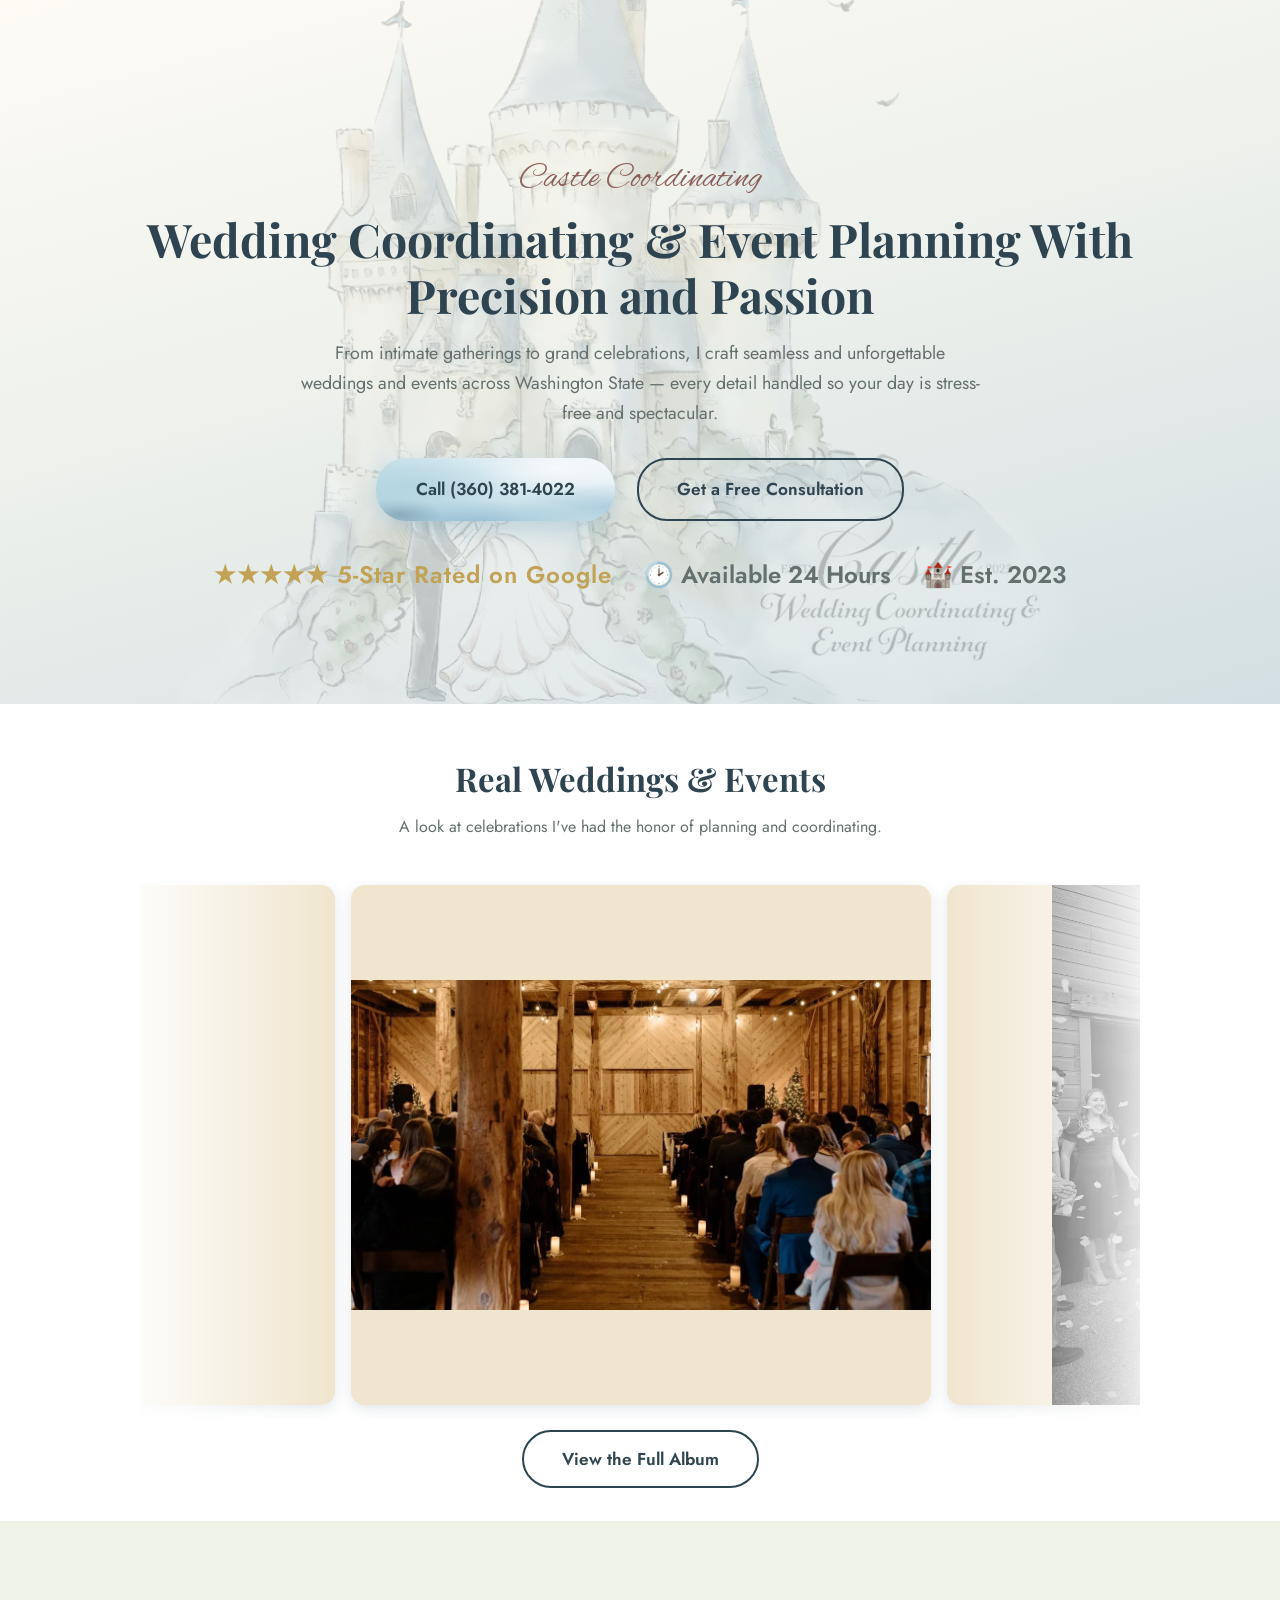
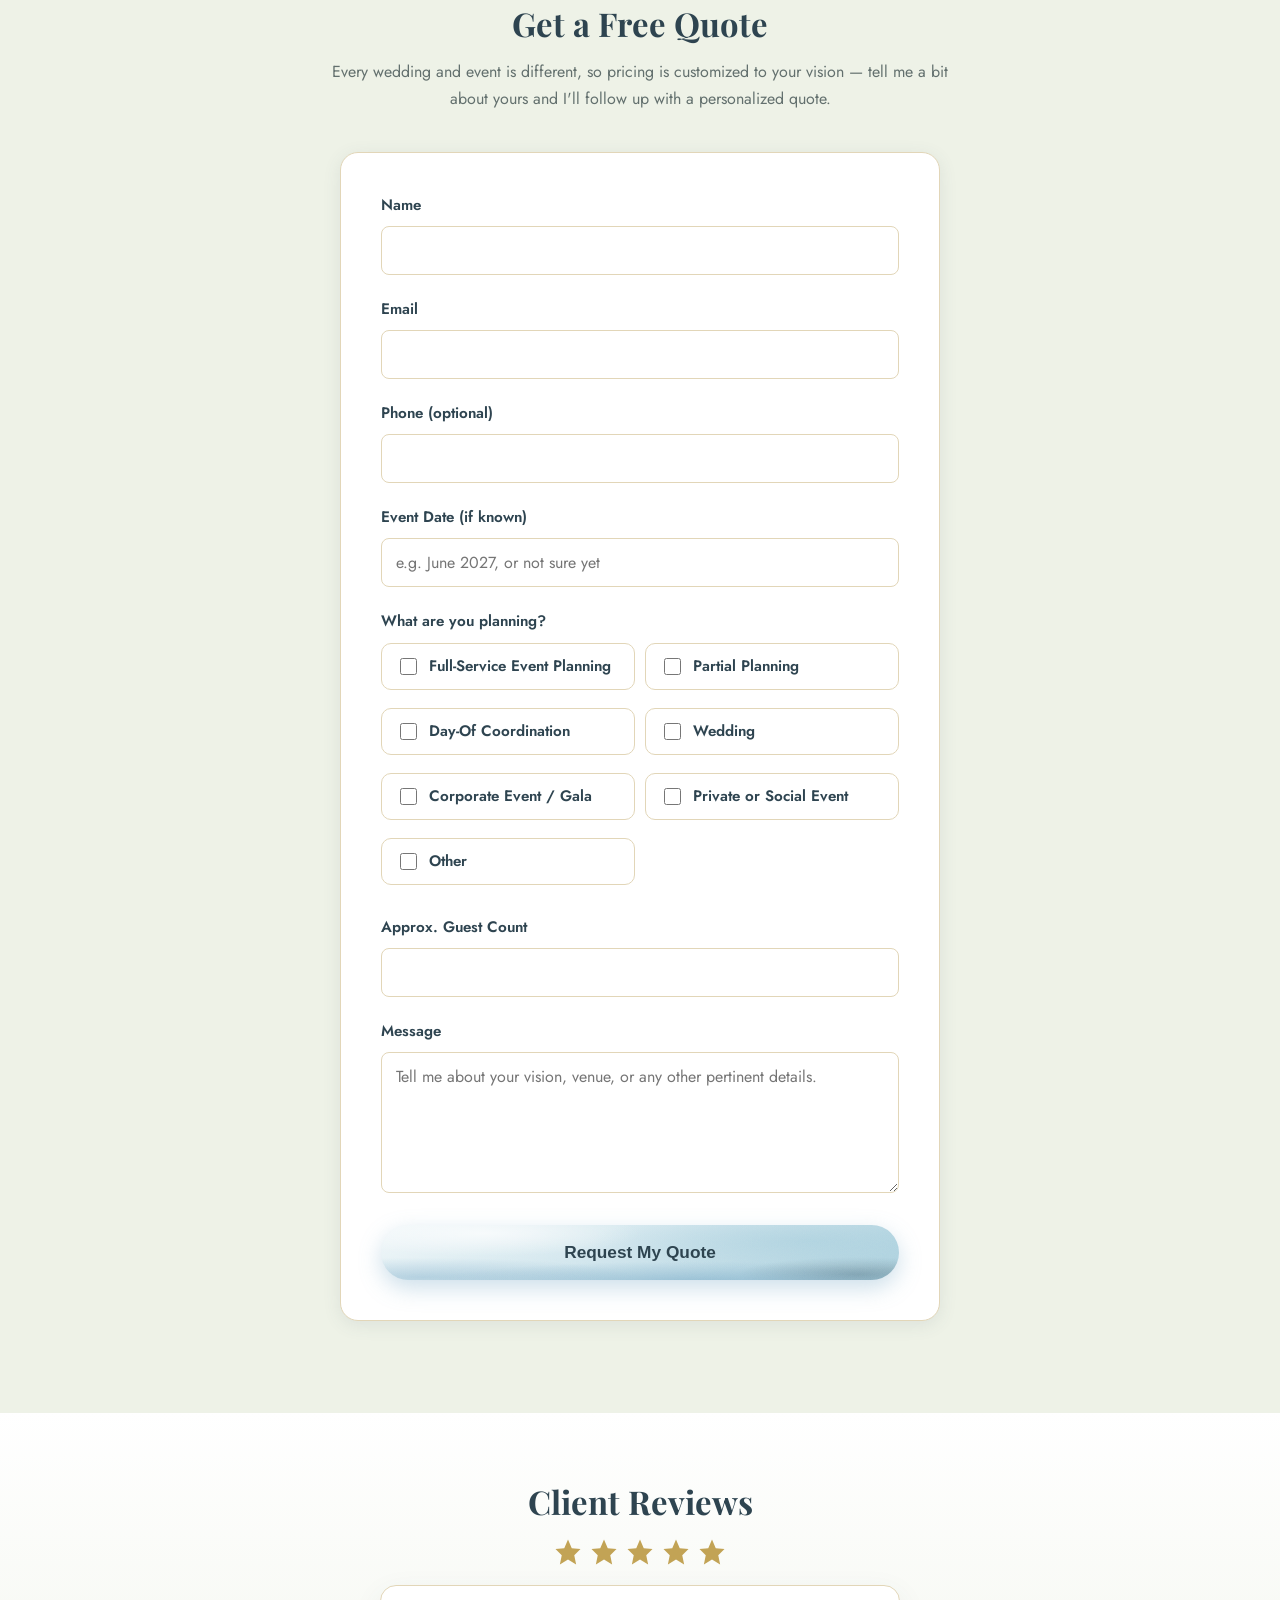
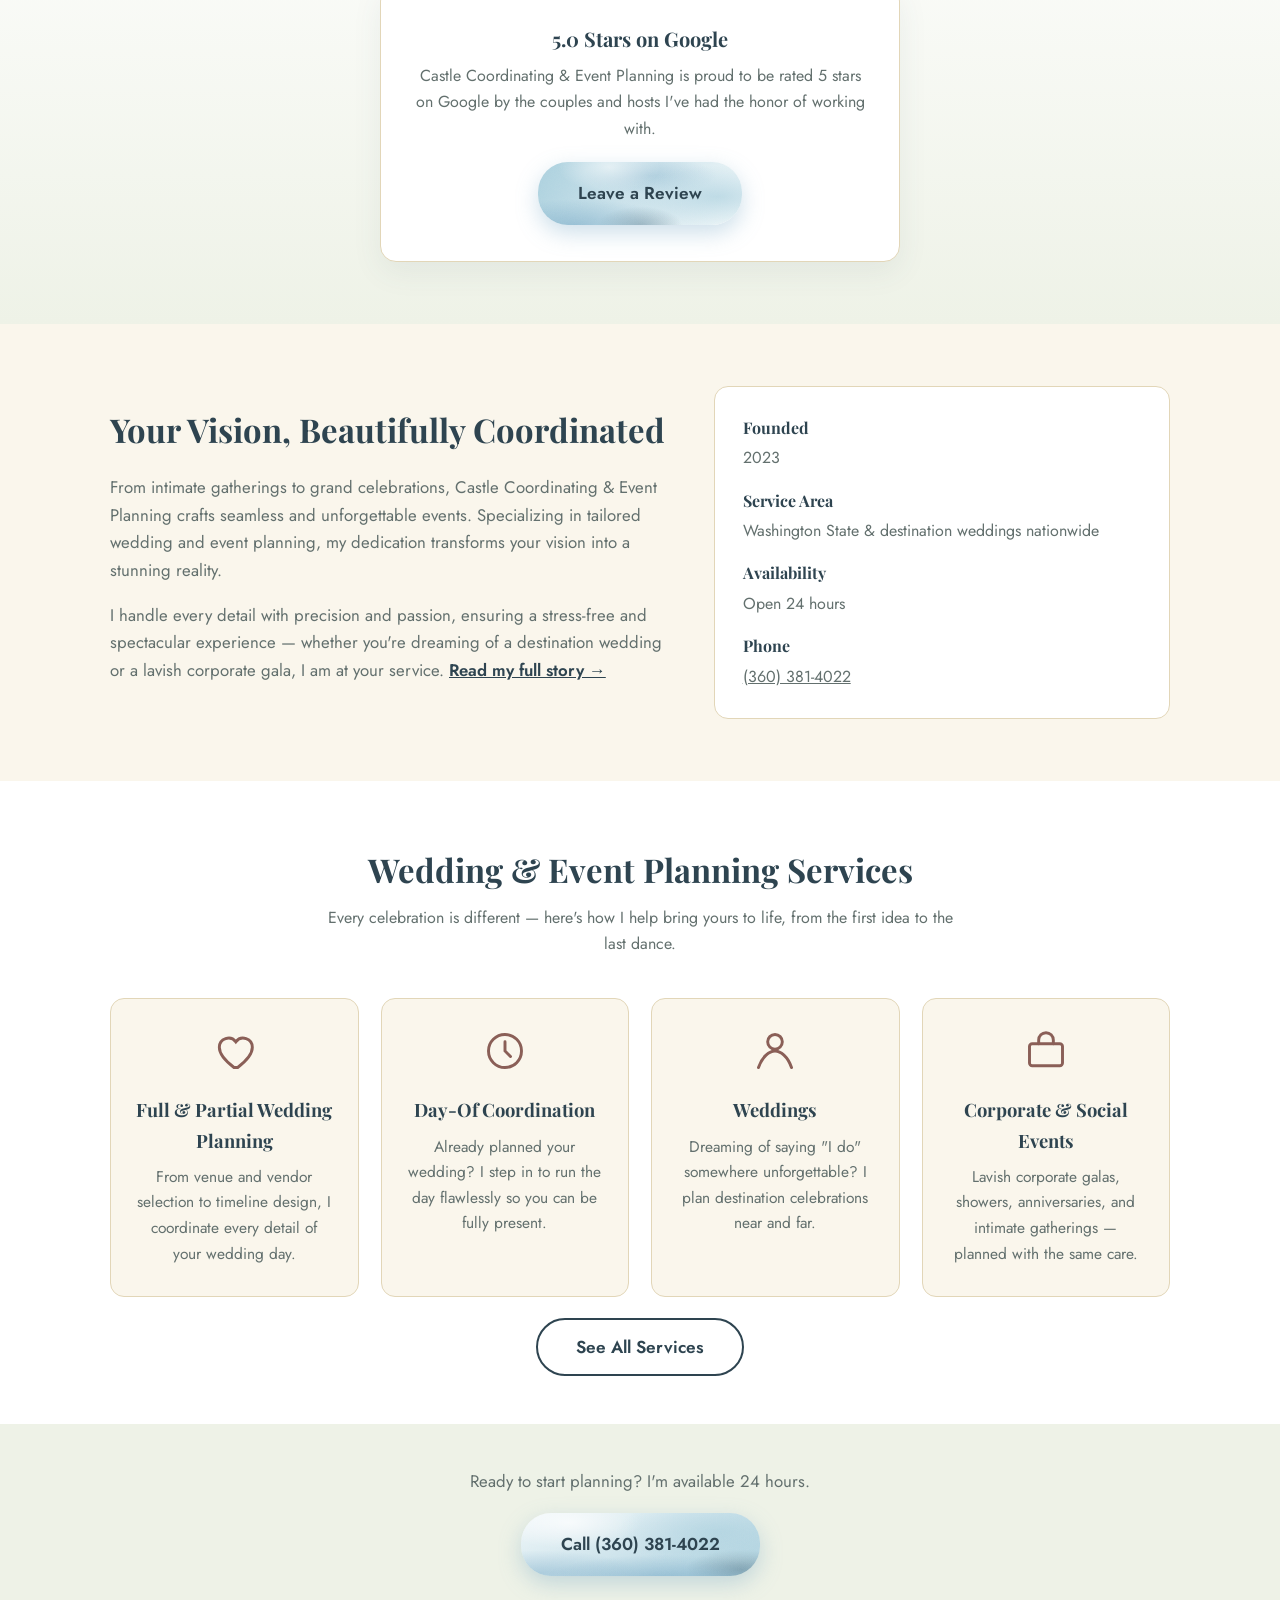
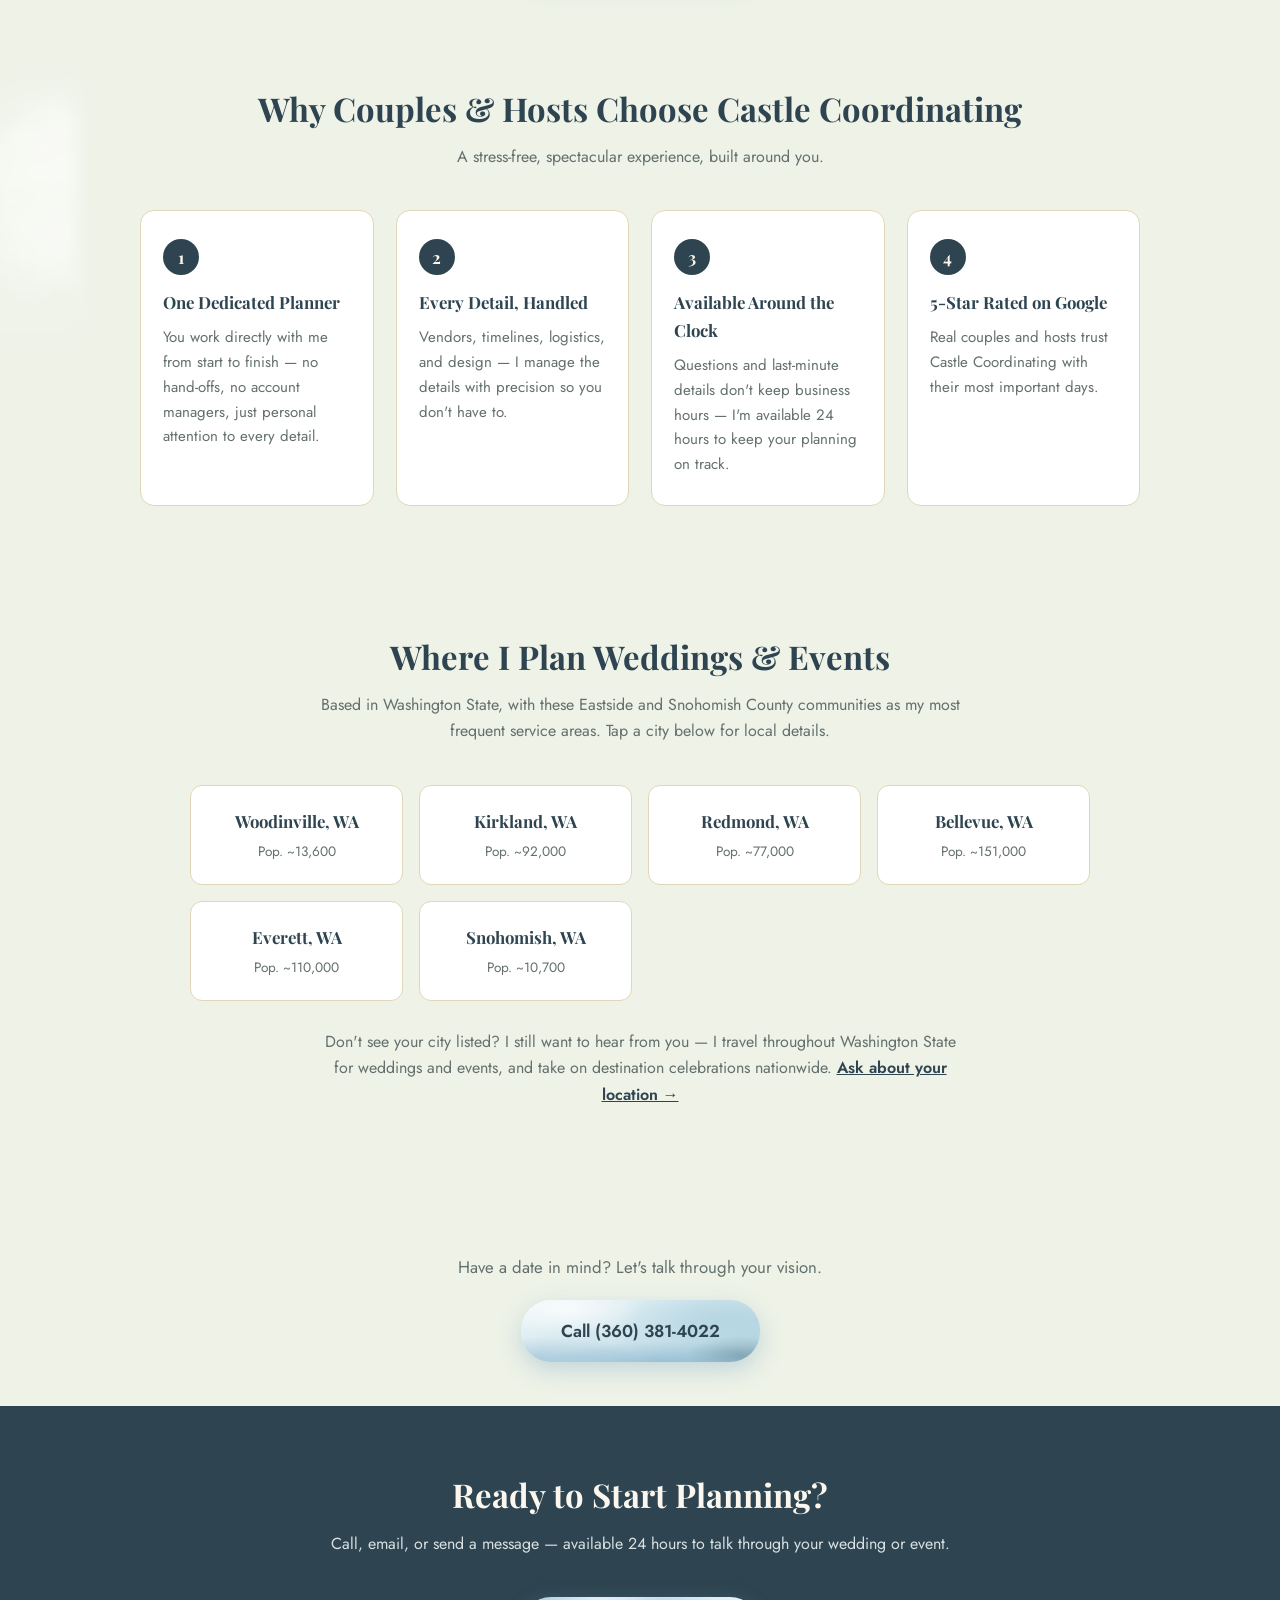
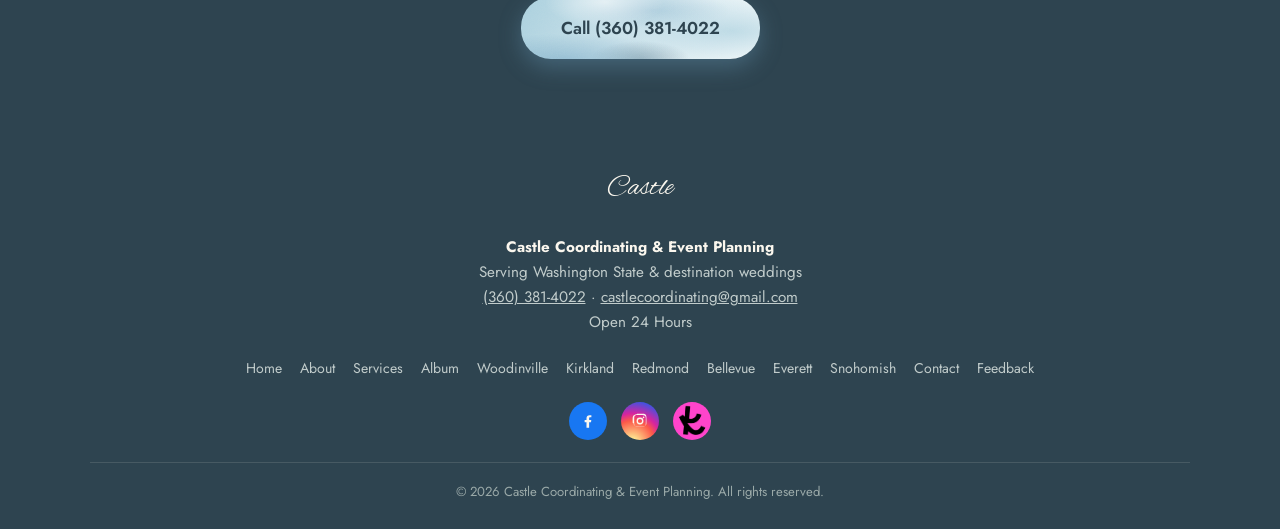
==== index.html @ ce130e6a "Remove the bubble send-off photo (gallery-21) from the album and carousel Co-Authored-By: Claude Son" ====
<!DOCTYPE html>
<html lang="en">
<head>
<meta charset="UTF-8">
<meta name="viewport" content="width=device-width, initial-scale=1.0">

<!-- Google tag (gtag.js) -->
<script async src="https://www.googletagmanager.com/gtag/js?id=G-0M2VTC16CK"></script>
<script>
  window.dataLayer = window.dataLayer || [];
  function gtag(){dataLayer.push(arguments);}
  gtag('js', new Date());
  gtag('config', 'G-0M2VTC16CK');
</script>

<title>Wedding Planner &amp; Event Coordinator | Castle Coordinating</title>
<meta name="description" content="5-star rated wedding &amp; event planner. Bespoke wedding coordinating, destination weddings, and corporate event planning. Call (360) 381-4022 — available 24/7.">
<link rel="canonical" href="https://www.castlecoordinating.com/">
<link rel="preconnect" href="https://fonts.googleapis.com">
<link rel="preconnect" href="https://fonts.gstatic.com" crossorigin>
<link href="https://fonts.googleapis.com/css2?family=Alex+Brush&family=Jost:wght@400;500;600&family=Playfair+Display:wght@600;700&display=swap" rel="stylesheet">

<meta property="og:type" content="website">
<meta property="og:title" content="Wedding Planner &amp; Event Coordinator | Castle Coordinating">
<meta property="og:description" content="5-star rated wedding &amp; event planner. Bespoke wedding coordinating, destination weddings, and corporate event planning.">
<meta property="og:url" content="https://www.castlecoordinating.com/">
<meta property="og:image" content="https://www.castlecoordinating.com/images/logo.webp">
<meta property="og:locale" content="en_US">

<meta name="twitter:card" content="summary_large_image">
<meta name="twitter:title" content="Wedding Planner &amp; Event Coordinator | Castle Coordinating">
<meta name="twitter:description" content="5-star rated wedding &amp; event planner. Bespoke wedding coordinating, destination weddings, and corporate event planning.">
<meta name="twitter:image" content="https://www.castlecoordinating.com/images/logo.webp">

<link rel="icon" href="favicon.svg" type="image/svg+xml">

<script type="application/ld+json">
{
  "@context": "https://schema.org",
  "@type": "ProfessionalService",
  "name": "Castle Coordinating & Event Planning",
  "image": "https://www.castlecoordinating.com/images/logo.webp",
  "telephone": "+1-360-381-4022",
  "email": "castlecoordinating@gmail.com",
  "url": "https://www.castlecoordinating.com/",
  "description": "From intimate gatherings to grand celebrations, Castle Coordinating & Event Planning crafts seamless and unforgettable weddings and events throughout Washington State.",
  "priceRange": "$$",
  "foundingDate": "2023",
  "areaServed": [
    { "@type": "City", "name": "Woodinville, WA" },
    { "@type": "City", "name": "Kirkland, WA" },
    { "@type": "City", "name": "Redmond, WA" },
    { "@type": "City", "name": "Bellevue, WA" },
    { "@type": "City", "name": "Everett, WA" },
    { "@type": "City", "name": "Snohomish, WA" },
    { "@type": "State", "name": "Washington" }
  ],
  "serviceType": ["Wedding Planning", "Wedding Coordination", "Corporate Event Planning"],
  "openingHoursSpecification": {
    "@type": "OpeningHoursSpecification",
    "dayOfWeek": ["Monday","Tuesday","Wednesday","Thursday","Friday","Saturday","Sunday"],
    "opens": "00:00",
    "closes": "23:59"
  },
  "sameAs": [
    "https://www.facebook.com/profile.php?id=61554140120634",
    "https://www.instagram.com/castleweddingcoordinating/"
  ]
}
</script>
<link rel="stylesheet" href="css/main.css">
</head>
<body>

<header class="site-header">
  <div class="header-inner">
    <a href="index.html" class="brand">
      <img src="images/logo.webp" alt="Castle Coordinating & Event Planning logo" class="brand-logo-img" width="44" height="44" onerror="this.style.display='none';this.onerror=null;">
      <span>
        <span class="script">Castle</span>
        <span class="brand-sub">Coordinating &amp; Event Planning</span>
      </span>
    </a>
    <button class="nav-toggle" id="navToggle" aria-label="Toggle navigation" aria-expanded="false">&#9776;</button>
    <nav class="main-nav" id="mainNav">
      <a href="services.html">Services</a>
      <a href="album.html">Album</a>
      <a href="#service-areas">Service Areas</a>
      <a href="#estimate">Get a Quote</a>
      <a href="#reviews">Reviews</a>
      <a href="about.html">About</a>
      <a href="contact.html">Contact</a>
      <a href="feedback.html">Feedback</a>
      <a href="tel:+13603814022" class="call-btn" onclick="trackCall('header_phone_button')">Call (360) 381-4022</a>
    </nav>
  </div>
</header>

<main id="top">

  <!-- Hero -->
  <section class="hero">
    <div class="container">
      <span class="eyebrow">Castle Coordinating</span>
      <h1>Wedding Coordinating &amp; Event Planning With Precision and Passion</h1>
      <p class="subhead">From intimate gatherings to grand celebrations, I craft seamless and unforgettable weddings and events across Washington State — every detail handled so your day is stress-free and spectacular.</p>
      <div class="hero-ctas">
        <a href="tel:+13603814022" class="btn-primary" onclick="trackCall('hero_phone_button')">Call (360) 381-4022</a>
        <a href="contact.html" class="btn-secondary">Get a Free Consultation</a>
      </div>
      <div class="hero-badges">
        <span class="stars">&#9733;&#9733;&#9733;&#9733;&#9733; 5-Star Rated on Google</span>
        <span>&#128337; Available 24 Hours</span>
        <span>&#127984; Est. 2023</span>
      </div>
    </div>
  </section>

  <!-- Gallery -->
  <section class="gallery-section" id="gallery">
    <div class="container">
      <h2 class="section-title">Real Weddings &amp; Events</h2>
      <p class="section-sub">A look at celebrations I've had the honor of planning and coordinating.</p>
      <div class="carousel" id="galleryCarousel">
        <div class="carousel-track" id="carouselTrack" tabindex="0" role="region" aria-label="Photo gallery — swipe or use arrow keys">
          <div class="carousel-slide"><img src="images/gallery/gallery-1.webp" width="1360" height="972" alt="Wedding reception room set with round and long tables in white and lavender linens" loading="lazy"></div>
          <div class="carousel-slide"><img src="images/gallery/gallery-2.webp" width="680" height="1020" alt="Sliced naked wedding cake garnished with a fresh daisy" loading="lazy"></div>
          <div class="carousel-slide"><img src="images/gallery/gallery-3.webp" width="1360" height="907" alt="Guests gathered outdoors around a catering food truck in a wooded setting" loading="lazy"></div>
          <div class="carousel-slide"><img src="images/gallery/gallery-4.webp" width="729" height="1020" alt="Outdoor wedding ceremony beneath a wooden gazebo surrounded by trees" loading="lazy"></div>
          <div class="carousel-slide"><img src="images/gallery/gallery-5.webp" width="729" height="1020" alt="Bride and groom dancing on the lawn in front of a wooden gazebo" loading="lazy"></div>
          <div class="carousel-slide"><img src="images/gallery/gallery-6.webp" width="729" height="1020" alt="Black-and-white photo of bride and groom kissing at the altar inside a barn venue" loading="lazy"></div>
          <div class="carousel-slide"><img src="images/gallery/gallery-7.webp" width="720" height="960" alt="Blue and white hydrangea floral centerpiece displayed on a wine barrel" loading="lazy"></div>
          <div class="carousel-slide"><img src="images/gallery/gallery-8.webp" width="1179" height="725" alt="Exterior of the Machias Meadows event venue with its entrance sign" loading="lazy"></div>
          <div class="carousel-slide"><img src="images/gallery/gallery-9.webp" width="720" height="960" alt="Wood-paneled photo backdrop decorated with a blue and white balloon garland" loading="lazy"></div>
          <div class="carousel-slide"><img src="images/gallery/gallery-10.webp" width="1179" height="741" alt="Dessert table with four tiered cakes topped with fresh berries" loading="lazy"></div>
          <div class="carousel-slide"><img src="images/gallery/gallery-11.webp" width="1179" height="688" alt="Rustic favor table with a LOVE sign and rows of wrapped appetizer cones" loading="lazy"></div>
          <div class="carousel-slide"><img src="images/gallery/gallery-12.webp" width="1179" height="878" alt="Reception table set with white linens, gold flatware, and a greenery centerpiece" loading="lazy"></div>
          <div class="carousel-slide"><img src="images/gallery/gallery-13.webp" width="720" height="540" alt="Guests seated at round tables during an indoor evening event with stage lighting" loading="lazy"></div>
          <div class="carousel-slide"><img src="images/gallery/gallery-14.webp" width="729" height="1020" alt="Bridal bouquet, white heels, and wedding rings displayed in a wooden box" loading="lazy"></div>
          <div class="carousel-slide"><img src="images/gallery/gallery-15.webp" width="1360" height="907" alt="Newlyweds walking through a bubble send-off in traditional and formal wedding attire" loading="lazy"></div>
          <div class="carousel-slide"><img src="images/gallery/gallery-16.webp" width="1360" height="907" alt="Outdoor mountain-view wedding ceremony beneath a floral arch" loading="lazy"></div>
          <div class="carousel-slide"><img src="images/gallery/gallery-17.webp" width="680" height="1020" alt="Indoor wedding ceremony with a stained-glass-style backdrop and string lights" loading="lazy"></div>
          <div class="carousel-slide"><img src="images/gallery/gallery-18.webp" width="1179" height="668" alt="Candlelit wedding ceremony aisle inside a timber-frame barn" loading="lazy"></div>
          <div class="carousel-slide"><img src="images/gallery/gallery-19.webp" width="729" height="1020" alt="Black-and-white photo of newlyweds walking through a confetti send-off" loading="lazy"></div>
          <div class="carousel-slide"><img src="images/gallery/gallery-20.webp" width="720" height="960" alt="Anniversary celebration sign and guestbook table with fresh flowers" loading="lazy"></div>
        </div>
      </div>
      <p class="album-link"><a href="album.html" class="btn-secondary">View the Full Album</a></p>
    </div>
  </section>

  <!-- Get a Quote -->
  <section class="contact-form-section" id="estimate">
    <div class="container">
      <h2 class="section-title">Get a Free Quote</h2>
      <p class="section-sub">Every wedding and event is different, so pricing is customized to your vision — tell me a bit about yours and I'll follow up with a personalized quote.</p>
      <form class="contact-form" name="contact" method="POST" data-netlify="true" data-netlify-honeypot="bot-field" id="contactFormEl">
        <input type="hidden" name="form-name" value="contact">
        <p class="hidden-field" aria-hidden="true">
          <label>Don't fill this out if you're human: <input name="bot-field" tabindex="-1" autocomplete="off"></label>
        </p>
        <div class="form-group">
          <label for="contact-name">Name</label>
          <input type="text" id="contact-name" name="name" required>
        </div>
        <div class="form-group">
          <label for="contact-email">Email</label>
          <input type="email" id="contact-email" name="email" required>
        </div>
        <div class="form-group">
          <label for="contact-phone">Phone (optional)</label>
          <input type="tel" id="contact-phone" name="phone">
        </div>
        <div class="form-group">
          <label for="contact-event-date">Event Date (if known)</label>
          <input type="text" id="contact-event-date" name="event_date" placeholder="e.g. June 2027, or not sure yet">
        </div>
        <fieldset class="form-group checkbox-fieldset">
          <legend>What are you planning?</legend>
          <div class="checkbox-group">
            <label class="checkbox-chip"><input type="checkbox" name="interest" value="Full-Service Event Planning"><span>Full-Service Event Planning</span></label>
            <label class="checkbox-chip"><input type="checkbox" name="interest" value="Partial Planning"><span>Partial Planning</span></label>
            <label class="checkbox-chip"><input type="checkbox" name="interest" value="Day-Of Coordination"><span>Day-Of Coordination</span></label>
            <label class="checkbox-chip"><input type="checkbox" name="interest" value="Wedding"><span>Wedding</span></label>
            <label class="checkbox-chip"><input type="checkbox" name="interest" value="Corporate Event / Gala"><span>Corporate Event / Gala</span></label>
            <label class="checkbox-chip"><input type="checkbox" name="interest" value="Private or Social Event"><span>Private or Social Event</span></label>
            <label class="checkbox-chip"><input type="checkbox" name="interest" value="Other"><span>Other</span></label>
          </div>
        </fieldset>
        <div class="form-group">
          <label for="contact-guest-count">Approx. Guest Count</label>
          <input type="number" id="contact-guest-count" name="guest_count" min="1" inputmode="numeric">
        </div>
        <div class="form-group">
          <label for="contact-message">Message</label>
          <textarea id="contact-message" name="message" rows="5" placeholder="Tell me about your vision, venue, or any other pertinent details."></textarea>
        </div>
        <button type="submit" class="btn-primary">Request My Quote</button>
      </form>
      <p class="form-status" id="contactFormStatus" role="status" aria-live="polite"></p>
    </div>
  </section>

  <!-- Reviews -->
  <section class="reviews-section" id="reviews">
    <div class="container">
      <h2 class="section-title">Client Reviews</h2>
      <div class="stars-full" aria-hidden="true">
        <svg viewBox="0 0 24 24"><polygon points="12,2 15,9 22,9.5 17,14.5 18.5,22 12,18 5.5,22 7,14.5 2,9.5 9,9"/></svg>
        <svg viewBox="0 0 24 24"><polygon points="12,2 15,9 22,9.5 17,14.5 18.5,22 12,18 5.5,22 7,14.5 2,9.5 9,9"/></svg>
        <svg viewBox="0 0 24 24"><polygon points="12,2 15,9 22,9.5 17,14.5 18.5,22 12,18 5.5,22 7,14.5 2,9.5 9,9"/></svg>
        <svg viewBox="0 0 24 24"><polygon points="12,2 15,9 22,9.5 17,14.5 18.5,22 12,18 5.5,22 7,14.5 2,9.5 9,9"/></svg>
        <svg viewBox="0 0 24 24"><polygon points="12,2 15,9 22,9.5 17,14.5 18.5,22 12,18 5.5,22 7,14.5 2,9.5 9,9"/></svg>
      </div>
      <div class="review-badge">
        <h3>5.0 Stars on Google</h3>
        <p>Castle Coordinating &amp; Event Planning is proud to be rated 5 stars on Google by the couples and hosts I've had the honor of working with.</p>
        <a href="https://www.google.com/search?q=castle+coordinating&amp;sca_esv=929e32f37502ba76&amp;rlz=1C1HKFL_enUS1230US1230&amp;amc=1&amp;aep=48&amp;prmd=ivns&amp;sxsrf=APpeQnsjrV8PJjdto0N4Y3705R0ITElzbg:1789767930161&amp;source=lnms&amp;sa=X&amp;ved=2ahUKEwiZidSNjfmWAxU4BzQIHWXaHMwQ0pQJegQICBAF#lrd=0x4a2479d80e5a006f:0xe6c65fc40d9cce4d,3,,,," class="btn-primary" target="_blank" rel="noopener noreferrer" onclick="if(typeof gtag==='function'){gtag('event','review_click',{event_category:'engagement',event_label:'reviews_leave_review_button'});}">Leave a Review</a>
      </div>
    </div>
  </section>

  <!-- About teaser -->
  <section class="about-section">
    <div class="container">
      <div class="about-copy">
        <h2 class="section-title">Your Vision, Beautifully Coordinated</h2>
        <p>From intimate gatherings to grand celebrations, Castle Coordinating &amp; Event Planning crafts seamless and unforgettable events. Specializing in tailored wedding and event planning, my dedication transforms your vision into a stunning reality.</p>
        <p>I handle every detail with precision and passion, ensuring a stress-free and spectacular experience — whether you're dreaming of a destination wedding or a lavish corporate gala, I am at your service. <a href="about.html" style="color:var(--blue-darker); font-weight:600; text-decoration:underline;">Read my full story &rarr;</a></p>
      </div>
      <div class="about-facts">
        <dl>
          <dt>Founded</dt>
          <dd>2023</dd>
          <dt>Service Area</dt>
          <dd>Washington State &amp; destination weddings nationwide</dd>
          <dt>Availability</dt>
          <dd>Open 24 hours</dd>
          <dt>Phone</dt>
          <dd><a class="plain-link" href="tel:+13603814022" onclick="trackCall('about_teaser_phone_button')">(360) 381-4022</a></dd>
        </dl>
      </div>
    </div>
  </section>

  <!-- Services -->
  <section class="services-section" id="services">
    <div class="container">
      <h2 class="section-title">Wedding &amp; Event Planning Services</h2>
      <p class="section-sub">Every celebration is different — here's how I help bring yours to life, from the first idea to the last dance.</p>
      <div class="services-grid">
        <div class="service-card">
          <svg class="icon" viewBox="0 0 24 24" fill="none" stroke="#8a5f57" stroke-width="1.6"><path d="M12 21c-4-3-8-6.5-8-11a5 5 0 0 1 9-3 5 5 0 0 1 9 3c0 4.5-4 8-8 11z"/></svg>
          <h3>Full &amp; Partial Wedding Planning</h3>
          <p>From venue and vendor selection to timeline design, I coordinate every detail of your wedding day.</p>
        </div>
        <div class="service-card">
          <svg class="icon" viewBox="0 0 24 24" fill="none" stroke="#8a5f57" stroke-width="1.6"><circle cx="12" cy="12" r="9"/><path d="M12 7v5l3 3" stroke-linecap="round"/></svg>
          <h3>Day-Of Coordination</h3>
          <p>Already planned your wedding? I step in to run the day flawlessly so you can be fully present.</p>
        </div>
        <div class="service-card">
          <svg class="icon" viewBox="0 0 24 24" fill="none" stroke="#8a5f57" stroke-width="1.6"><path d="M3 21c2-6 6-9 9-9s7 3 9 9" stroke-linecap="round"/><circle cx="12" cy="7" r="4"/></svg>
          <h3>Weddings</h3>
          <p>Dreaming of saying "I do" somewhere unforgettable? I plan destination celebrations near and far.</p>
        </div>
        <div class="service-card">
          <svg class="icon" viewBox="0 0 24 24" fill="none" stroke="#8a5f57" stroke-width="1.6"><rect x="3" y="8" width="18" height="12" rx="1.5"/><path d="M8 8V6a4 4 0 0 1 8 0v2" stroke-linecap="round"/></svg>
          <h3>Corporate &amp; Social Events</h3>
          <p>Lavish corporate galas, showers, anniversaries, and intimate gatherings — planned with the same care.</p>
        </div>
      </div>
      <div style="text-align:center; margin-top:36px;">
        <a href="services.html" class="btn-secondary" style="color:var(--blue-darker); border-color:var(--blue-darker);">See All Services</a>
      </div>
    </div>
  </section>

  <section class="mini-cta">
    <div class="container">
      <p>Ready to start planning? I'm available 24 hours.</p>
      <a href="tel:+13603814022" class="btn-primary" onclick="trackCall('mini_cta_1_phone_button')">Call (360) 381-4022</a>
    </div>
  </section>

  <!-- Why Us -->
  <section class="process-section">
    <div class="bg-cloud bg-cloud-p1" aria-hidden="true"></div>
    <div class="container">
      <h2 class="section-title">Why Couples &amp; Hosts Choose Castle Coordinating</h2>
      <p class="section-sub">A stress-free, spectacular experience, built around you.</p>
      <div class="process-grid">
        <div class="process-step">
          <div class="step-num">1</div>
          <h3>One Dedicated Planner</h3>
          <p>You work directly with me from start to finish — no hand-offs, no account managers, just personal attention to every detail.</p>
        </div>
        <div class="process-step">
          <div class="step-num">2</div>
          <h3>Every Detail, Handled</h3>
          <p>Vendors, timelines, logistics, and design — I manage the details with precision so you don't have to.</p>
        </div>
        <div class="process-step">
          <div class="step-num">3</div>
          <h3>Available Around the Clock</h3>
          <p>Questions and last-minute details don't keep business hours — I'm available 24 hours to keep your planning on track.</p>
        </div>
        <div class="process-step">
          <div class="step-num">4</div>
          <h3>5-Star Rated on Google</h3>
          <p>Real couples and hosts trust Castle Coordinating with their most important days.</p>
        </div>
      </div>
    </div>
  </section>

  <!-- Service Areas -->
  <section class="areas-section" id="service-areas">
    <div class="container">
      <h2 class="section-title">Where I Plan Weddings &amp; Events</h2>
      <p class="section-sub">Based in Washington State, with these Eastside and Snohomish County communities as my most frequent service areas. Tap a city below for local details.</p>
      <div class="areas-grid">
        <a class="area-card" href="wedding-planner-woodinville-wa.html">
          <div class="area-name">Woodinville, WA</div>
          <div class="area-pop">Pop. ~13,600</div>
        </a>
        <a class="area-card" href="wedding-planner-kirkland-wa.html">
          <div class="area-name">Kirkland, WA</div>
          <div class="area-pop">Pop. ~92,000</div>
        </a>
        <a class="area-card" href="wedding-planner-redmond-wa.html">
          <div class="area-name">Redmond, WA</div>
          <div class="area-pop">Pop. ~77,000</div>
        </a>
        <a class="area-card" href="wedding-planner-bellevue-wa.html">
          <div class="area-name">Bellevue, WA</div>
          <div class="area-pop">Pop. ~151,000</div>
        </a>
        <a class="area-card" href="wedding-planner-everett-wa.html">
          <div class="area-name">Everett, WA</div>
          <div class="area-pop">Pop. ~110,000</div>
        </a>
        <a class="area-card" href="wedding-planner-snohomish-wa.html">
          <div class="area-name">Snohomish, WA</div>
          <div class="area-pop">Pop. ~10,700</div>
        </a>
      </div>
      <p class="section-sub" style="margin-top:0;">Don't see your city listed? I still want to hear from you — I travel throughout Washington State for weddings and events, and take on destination celebrations nationwide. <a href="contact.html" style="color:var(--blue-darker); font-weight:600; text-decoration:underline;">Ask about your location &rarr;</a></p>
    </div>
  </section>

  <section class="mini-cta">
    <div class="container">
      <p>Have a date in mind? Let's talk through your vision.</p>
      <a href="tel:+13603814022" class="btn-primary" onclick="trackCall('mini_cta_2_phone_button')">Call (360) 381-4022</a>
    </div>
  </section>

  <!-- Final CTA -->
  <section class="cta-section" id="contact">
    <div class="container">
      <h2 class="section-title">Ready to Start Planning?</h2>
      <p class="section-sub">Call, email, or send a message — available 24 hours to talk through your wedding or event.</p>
      <a href="tel:+13603814022" class="btn-primary" onclick="trackCall('final_cta_phone_button')">Call (360) 381-4022</a>
    </div>
  </section>

</main>

<footer class="site-footer">
  <div class="footer-inner">
    <div class="footer-brand script">Castle</div>
    <div class="footer-nap">
      <strong>Castle Coordinating &amp; Event Planning</strong><br>
      Serving Washington State &amp; destination weddings<br>
      <a href="tel:+13603814022">(360) 381-4022</a> &middot; <a href="mailto:castlecoordinating@gmail.com">castlecoordinating@gmail.com</a><br>
      Open 24 Hours
    </div>

    <nav class="footer-sitemap" aria-label="Site links">
      <a href="index.html">Home</a>
      <a href="about.html">About</a>
      <a href="services.html">Services</a>
      <a href="album.html">Album</a>
      <a href="wedding-planner-woodinville-wa.html">Woodinville</a>
      <a href="wedding-planner-kirkland-wa.html">Kirkland</a>
      <a href="wedding-planner-redmond-wa.html">Redmond</a>
      <a href="wedding-planner-bellevue-wa.html">Bellevue</a>
      <a href="wedding-planner-everett-wa.html">Everett</a>
      <a href="wedding-planner-snohomish-wa.html">Snohomish</a>
      <a href="contact.html">Contact</a>
      <a href="feedback.html">Feedback</a>
    </nav>

    <div class="social-icons">
      <a href="https://www.facebook.com/profile.php?id=61554140120634" target="_blank" rel="noopener" class="icon-fb" aria-label="Castle Coordinating on Facebook" onclick="trackOutbound('footer_facebook')">
        <svg viewBox="0 0 24 24"><path d="M13.5 21v-7.5h2.5l.4-3H13.5V8.5c0-.9.25-1.5 1.55-1.5H16.5V4.3C16.2 4.26 15.2 4.2 14 4.2c-2.4 0-4 1.46-4 4.15V10.5H7.5v3H10V21h3.5z"/></svg>
      </a>
      <a href="https://www.instagram.com/castleweddingcoordinating/" target="_blank" rel="noopener" class="icon-ig" aria-label="Castle Coordinating on Instagram" onclick="trackOutbound('footer_instagram')">
        <svg viewBox="0 0 24 24"><path d="M12 2.2c2.7 0 3 0 4.1.06 1.05.05 1.6.22 2 .37.5.19.86.42 1.24.8.38.38.61.74.8 1.24.15.4.32.95.37 2 .05 1.1.06 1.4.06 4.1s0 3-.06 4.1c-.05 1.05-.22 1.6-.37 2-.19.5-.42.86-.8 1.24-.38.38-.74.61-1.24.8-.4.15-.95.32-2 .37-1.1.05-1.4.06-4.1.06s-3 0-4.1-.06c-1.05-.05-1.6-.22-2-.37a3.3 3.3 0 0 1-1.24-.8 3.3 3.3 0 0 1-.8-1.24c-.15-.4-.32-.95-.37-2C2.2 15 2.2 14.7 2.2 12s0-3 .06-4.1c.05-1.05.22-1.6.37-2 .19-.5.42-.86.8-1.24.38-.38.74-.61 1.24-.8.4-.15.95-.32 2-.37C7.8 2.2 8.1 2.2 12 2.2zm0 1.8c-2.66 0-2.97 0-4.02.06-.87.04-1.34.18-1.66.3-.42.16-.72.36-1.03.67-.31.31-.5.6-.67 1.03-.12.32-.26.79-.3 1.66C4.26 8.53 4.26 8.84 4.26 12s0 2.97.06 4.02c.04.87.18 1.34.3 1.66.16.42.36.72.67 1.03.31.31.6.5 1.03.67.32.12.79.26 1.66.3 1.05.06 1.36.06 4.02.06s2.97 0 4.02-.06c.87-.04 1.34-.18 1.66-.3.42-.16.72-.36 1.03-.67.31-.31.5-.6.67-1.03.12-.32.26-.79.3-1.66.06-1.05.06-1.36.06-4.02s0-2.97-.06-4.02c-.04-.87-.18-1.34-.3-1.66a2.8 2.8 0 0 0-.67-1.03 2.8 2.8 0 0 0-1.03-.67c-.32-.12-.79-.26-1.66-.3C14.97 4 14.66 4 12 4zm0 3.4a4.6 4.6 0 1 1 0 9.2 4.6 4.6 0 0 1 0-9.2zm0 1.8a2.8 2.8 0 1 0 0 5.6 2.8 2.8 0 0 0 0-5.6zm5.85-2a1.08 1.08 0 1 1-2.16 0 1.08 1.08 0 0 1 2.16 0z"/></svg>
      </a>
      <a href="#" class="icon-knot" target="_blank" rel="noopener" aria-label="Castle Coordinating on The Knot" onclick="trackOutbound('footer_theknot')"></a>
    </div>

    <div class="footer-bottom">
      &copy; <span id="year"></span> Castle Coordinating &amp; Event Planning. All rights reserved.
    </div>
  </div>
</footer>

<script src="js/main.js"></script>
</body>
</html>
---- css/main.css ----
/* Palette sampled directly from the Castle Coordinating logo illustration
   (roof blue, stone cream, dress rose, hedge sage, ink linework). */
:root {
  --ink: #333c3c;
  --ink-muted: #63706e;
  --blue: #6088a0;
  --blue-mid: #4d7086;
  --blue-dark: #3c5866;
  --blue-darker: #2e4450;
  --blue-pale: #dde8ec;
  --blue-vivid: #6fa3c2;
  --blue-vivid-light: #a9cfdd;
  --blue-fade: #f2f8fa;
  --watercolor-noise: url("data:image/svg+xml,%3Csvg xmlns='http://www.w3.org/2000/svg' width='140' height='140'%3E%3Cfilter id='n'%3E%3CfeTurbulence type='fractalNoise' baseFrequency='0.85' numOctaves='2' stitchTiles='stitch'/%3E%3CfeColorMatrix type='matrix' values='0 0 0 0 1  0 0 0 0 1  0 0 0 0 1  0 0 0 0.07 0'/%3E%3C/filter%3E%3Crect width='100%25' height='100%25' filter='url(%23n)'/%3E%3C/svg%3E");
  /* Three watercolor recipes — same palette, different bloom placement so buttons don't read as clones */
  --blue-btn-image:
    var(--watercolor-noise),
    radial-gradient(55% 75% at 20% 15%, rgba(255,255,255,0.7) 0%, rgba(255,255,255,0) 55%),
    radial-gradient(70% 90% at 82% 30%, rgba(169,207,221,0.65) 0%, rgba(169,207,221,0) 60%),
    radial-gradient(85% 65% at 60% 105%, rgba(111,163,194,0.55) 0%, rgba(111,163,194,0) 60%),
    radial-gradient(75% 65% at 8% 95%, rgba(111,163,194,0.4) 0%, rgba(111,163,194,0) 55%),
    radial-gradient(42% 58% at 92% 90%, rgba(60,88,102,0.38) 0%, rgba(60,88,102,0) 55%),
    linear-gradient(160deg, var(--blue-fade) 0%, var(--blue-vivid-light) 100%);
  --blue-btn-image-alt:
    var(--watercolor-noise),
    radial-gradient(60% 70% at 75% 18%, rgba(255,255,255,0.65) 0%, rgba(255,255,255,0) 55%),
    radial-gradient(65% 85% at 15% 42%, rgba(169,207,221,0.6) 0%, rgba(169,207,221,0) 58%),
    radial-gradient(80% 60% at 42% 102%, rgba(111,163,194,0.5) 0%, rgba(111,163,194,0) 58%),
    radial-gradient(70% 70% at 96% 78%, rgba(111,163,194,0.42) 0%, rgba(111,163,194,0) 55%),
    radial-gradient(36% 52% at 10% 90%, rgba(60,88,102,0.34) 0%, rgba(60,88,102,0) 50%),
    linear-gradient(200deg, var(--blue-fade) 0%, var(--blue-vivid-light) 100%);
  --blue-btn-image-alt2:
    var(--watercolor-noise),
    radial-gradient(50% 80% at 35% 8%, rgba(255,255,255,0.6) 0%, rgba(255,255,255,0) 50%),
    radial-gradient(75% 80% at 88% 55%, rgba(169,207,221,0.68) 0%, rgba(169,207,221,0) 62%),
    radial-gradient(90% 70% at 18% 100%, rgba(111,163,194,0.5) 0%, rgba(111,163,194,0) 58%),
    radial-gradient(65% 60% at 55% 22%, rgba(111,163,194,0.35) 0%, rgba(111,163,194,0) 50%),
    radial-gradient(40% 56% at 50% 100%, rgba(60,88,102,0.32) 0%, rgba(60,88,102,0) 52%),
    linear-gradient(120deg, var(--blue-vivid-light) 0%, var(--blue-fade) 100%);
  --blue-btn-repeat: repeat, no-repeat, no-repeat, no-repeat, no-repeat, no-repeat, no-repeat;
  --blue-btn-size: 140px 140px, cover, cover, cover, cover, cover, cover;
  --green-pale: #eef2e7;
  --cream: #faf6ec;
  --cream-deep: #f0e6cf;
  --sage: #90a880;
  --sage-deep: #6d8560;
  --rose: #c9a89e;
  --rose-deep: #8a5f57;
  --rose-darker: #6f4b45;
  --border-color: #e2d6b8;
  --star: #c2a355;
}

* { box-sizing: border-box; }
html { scroll-behavior: smooth; }
body {
  margin: 0;
  overflow-x: hidden;
  font-family: "Jost", "Segoe UI", Helvetica, Arial, sans-serif;
  color: var(--ink);
  background: var(--cream);
  line-height: 1.65;
}
h1, h2, h3, h4 { font-family: "Playfair Display", Georgia, serif; font-weight: 700; }
img { max-width: 100%; display: block; }
a { color: inherit; }
.container { max-width: 1100px; margin: 0 auto; padding: 0 20px; }
.script { font-family: "Alex Brush", cursive; }

/* Underline in-copy links so they don't rely on color alone */
.content-section p a:not(.btn-primary):not(.btn-secondary),
.content-section li a:not(.btn-primary):not(.btn-secondary),
.about-copy p a:not(.btn-primary):not(.btn-secondary) {
  color: var(--blue-darker);
  text-decoration: underline;
  font-weight: 600;
}

/* Header — light parchment bar, like the illustration's paper ground */
header.site-header {
  background: var(--cream);
  color: var(--ink);
  border-bottom: 1px solid var(--border-color);
  box-shadow: 0 2px 14px rgba(58, 50, 38, 0.06);
  position: fixed;
  top: 0; left: 0; right: 0;
  z-index: 50;
  opacity: 0;
  transform: translateY(-8px);
  pointer-events: none;
  transition: opacity 0.4s ease, transform 0.4s ease;
}
header.site-header.visible {
  opacity: 1;
  transform: translateY(0);
  pointer-events: auto;
}
.header-inner {
  display: flex;
  align-items: center;
  justify-content: space-between;
  flex-wrap: nowrap;
  padding: 10px 20px;
  max-width: 1240px;
  margin: 0 auto;
  gap: 16px;
}
.brand {
  display: flex;
  align-items: center;
  gap: 10px;
  text-decoration: none;
  color: var(--blue-darker);
  white-space: nowrap;
  min-width: 0;
  overflow: hidden;
}
.brand-logo-img { height: 44px; width: auto; flex: 0 0 auto; border-radius: 4px; }
.brand .script { font-size: 1.7rem; color: var(--blue-darker); line-height: 1; }
.brand .brand-sub {
  font-size: 0.62rem;
  letter-spacing: 0.14em;
  text-transform: uppercase;
  color: var(--rose-deep);
  font-family: "Jost", sans-serif;
  display: block;
}
nav.main-nav { display: flex; gap: 16px; align-items: center; }
nav.main-nav a {
  color: var(--ink);
  text-decoration: none;
  font-weight: 500;
  font-size: 0.95rem;
  letter-spacing: 0.02em;
  white-space: nowrap;
}
nav.main-nav a:hover { color: var(--rose-deep); }
.call-btn {
  background-image: var(--blue-btn-image);
  background-repeat: var(--blue-btn-repeat);
  background-size: var(--blue-btn-size);
  color: var(--blue-darker) !important;
  padding: 9px 18px;
  border-radius: 24px;
  font-weight: 600;
  text-decoration: none;
  white-space: nowrap;
  transition: filter 0.2s ease;
}
.call-btn:hover { filter: saturate(1.3) brightness(0.96); }

/* Hero — soft watercolor sky wash, ink text, castle-line silhouette */
.hero {
  background: linear-gradient(165deg, #fdfbf4 0%, #eef1ec 45%, #d3dfe3 100%);
  color: var(--ink);
  padding: 150px 20px 110px;
  min-height: 600px;
  display: flex;
  flex-direction: column;
  justify-content: center;
  text-align: center;
  position: relative;
  overflow: hidden;
}
.hero::before {
  content: "";
  position: absolute;
  inset: 0;
  background-image: url('../images/logo.webp');
  background-repeat: no-repeat;
  background-position: center 58%;
  background-size: min(1000px, 115%) auto;
  opacity: 0.2;
  z-index: 0;
  pointer-events: none;
}
.hero .container { position: relative; z-index: 1; }

/* Sparse decorative clouds (real watercolor photos, processed with a transparent edge fade) —
   used a handful of times site-wide, never as a repeating pattern */
.bg-cloud {
  position: absolute;
  background-repeat: no-repeat;
  background-size: contain;
  pointer-events: none;
  z-index: 0;
}
.bg-cloud-p1 {
  width: 170px;
  height: 330px;
  top: 6%;
  left: -70px;
  opacity: 0.8;
  background-image: url('../images/cloud-photo-1.png');
}
.bg-cloud-p2 {
  width: 190px;
  height: 420px;
  bottom: -40px;
  right: -80px;
  opacity: 0.8;
  background-image: url('../images/cloud-photo-2.png');
}
.bg-cloud-p3 {
  width: 460px;
  height: 136px;
  top: -20px;
  left: -60px;
  opacity: 0.75;
  background-image: url('../images/cloud-photo-3.png');
}
/* Shorter/narrower variants sized for the page-hero sections used across services, feedback, and the location pages */
.bg-cloud-ph-a {
  width: 380px;
  height: 112px;
  top: -16px;
  left: -50px;
  opacity: 0.7;
  background-image: url('../images/cloud-photo-3.png');
}
.bg-cloud-ph-b {
  width: 380px;
  height: 112px;
  top: -16px;
  right: -50px;
  opacity: 0.7;
  background-image: url('../images/cloud-photo-3.png');
  transform: scaleX(-1);
}
.bg-cloud-ph-c {
  width: 105px;
  height: 205px;
  bottom: -30px;
  left: -45px;
  opacity: 0.75;
  background-image: url('../images/cloud-photo-1.png');
}
.bg-cloud-ph-d {
  width: 115px;
  height: 255px;
  bottom: -50px;
  right: -50px;
  opacity: 0.75;
  background-image: url('../images/cloud-photo-2.png');
}

/* Tiny flying-bird groups, extracted from the user's photos — a small nod to the birds already
   in the logo illustration. One small cluster per page, always at a much smaller scale than the source. */
.bg-birds {
  position: absolute;
  pointer-events: none;
  z-index: 0;
  background-repeat: no-repeat;
}
.bg-flock-a {
  width: 78px;
  height: 34px;
  top: 14%;
  right: 6%;
  opacity: 0.32;
  background-image: url('../images/bird-1.png'), url('../images/bird-3.png'), url('../images/bird-4.png');
  background-position: 0 16px, 30px 0, 52px 14px;
  background-size: 17px auto, 13px auto, 19px auto;
}
.bg-flock-b {
  width: 70px;
  height: 30px;
  top: 10%;
  left: 5%;
  opacity: 0.28;
  background-image: url('../images/bird-2.png'), url('../images/bird-4.png');
  background-position: 0 0, 34px 12px;
  background-size: 14px auto, 20px auto;
}
.bg-flock-c {
  width: 84px;
  height: 32px;
  bottom: 12%;
  right: 8%;
  opacity: 0.28;
  background-image: url('../images/bird-3.png'), url('../images/bird-1.png'), url('../images/bird-2.png');
  background-position: 0 2px, 32px 14px, 58px 0;
  background-size: 12px auto, 16px auto, 11px auto;
}
.hero .eyebrow {
  font-family: "Alex Brush", cursive;
  font-size: 2.2rem;
  color: var(--rose-deep);
  display: block;
  margin-bottom: 4px;
}
.hero h1 {
  font-size: clamp(1.8rem, 4vw, 2.9rem);
  margin: 0 0 16px;
  font-weight: 700;
  line-height: 1.2;
  color: var(--blue-darker);
}
.hero p.subhead {
  font-size: 1.12rem;
  max-width: 680px;
  margin: 0 auto 30px;
  color: var(--ink-muted);
}
.hero-ctas { display: flex; gap: 22px; justify-content: center; flex-wrap: wrap; margin-top: 12px; }
.btn-primary {
  background-image: var(--blue-btn-image);
  background-repeat: var(--blue-btn-repeat);
  background-size: var(--blue-btn-size);
  color: var(--blue-darker);
  padding: 17px 40px;
  border-radius: 30px;
  text-decoration: none;
  font-weight: 600;
  font-size: 1.08rem;
  display: inline-block;
  border: none;
  cursor: pointer;
  box-shadow: 0 8px 22px rgba(111, 163, 194, 0.35);
  transition: all 0.3s ease, filter 0.2s ease;
}
.btn-primary:hover {
  filter: saturate(1.3) brightness(0.96);
  box-shadow: 0 10px 26px rgba(111, 163, 194, 0.45);
  transform: translateY(-2px);
}
.hero .btn-primary,
.page-hero .btn-primary { background-image: var(--blue-btn-image-alt); }
.reviews-section .btn-primary,
.cta-section .btn-primary { background-image: var(--blue-btn-image-alt2); }
.btn-secondary {
  background: transparent;
  color: var(--blue-darker);
  padding: 15px 38px;
  border-radius: 30px;
  text-decoration: none;
  font-weight: 600;
  font-size: 1.08rem;
  border: 2px solid var(--blue-darker);
  cursor: pointer;
  transition: all 0.3s ease;
}
.btn-secondary:hover { background: rgba(70, 89, 107, 0.08); transform: translateY(-2px); }
.hero-badges {
  margin-top: 34px;
  display: flex;
  gap: 32px;
  justify-content: center;
  flex-wrap: wrap;
  font-size: clamp(1.15rem, 2.4vw, 1.5rem);
  font-weight: 600;
  color: var(--ink-muted);
}
.hero-badges span { white-space: nowrap; }
.hero-badges .stars { color: var(--star); letter-spacing: 1px; }

/* Page hero (sub pages) — same airy wash */
.page-hero {
  background: linear-gradient(165deg, #fdfbf4 0%, #eef1ec 50%, #dbe5e8 100%);
  color: var(--ink);
  padding: 128px 20px 56px;
  text-align: center;
  position: relative;
  overflow: hidden;
}
.page-hero .container { position: relative; z-index: 1; }
.page-hero .breadcrumb { font-size: 0.85rem; color: var(--blue-mid); margin-bottom: 14px; }
.page-hero .breadcrumb a { color: var(--blue-dark); text-decoration: underline; }
.page-hero .breadcrumb a:hover { color: var(--rose-deep); }
.page-hero h1 {
  font-size: clamp(1.6rem, 3.6vw, 2.5rem);
  margin: 0 0 14px;
  line-height: 1.25;
  color: var(--blue-darker);
}
.page-hero p.subhead { font-size: 1.05rem; max-width: 700px; margin: 0 auto; color: var(--ink-muted); }

/* Sections */
section { padding: 62px 20px; }
h2.section-title {
  font-size: clamp(1.5rem, 3vw, 2.05rem);
  text-align: center;
  margin: 0 0 8px;
  color: var(--blue-darker);
}
p.section-sub {
  text-align: center;
  color: var(--ink-muted);
  max-width: 640px;
  margin: 0 auto 40px;
}

/* Keyword-rich content section */
.content-section { background: #fff; }
.content-section .container { max-width: 840px; }
.content-section h2 { color: var(--blue-darker); font-size: 1.55rem; margin: 0 0 16px; }
.content-section h3 { color: var(--blue-darker); font-size: 1.2rem; margin: 30px 0 12px; }
.content-section p { color: var(--ink-muted); font-size: 1.01rem; margin: 0 0 16px; }
.content-section ul { color: var(--ink-muted); font-size: 1.01rem; padding-left: 22px; margin: 0 0 16px; }
.content-section li { margin-bottom: 6px; }
.faq-item { margin-bottom: 20px; }
.faq-item h4 { color: var(--blue-darker); font-size: 1.04rem; margin: 0 0 6px; }
.faq-item p { margin: 0; }

/* Gallery carousel — three photos across: the center one in full, the neighbors showing
   only their inner third and fading out toward the page edge. Slide width is 60% of the
   space left after the two gaps, so each neighbor's visible strip is exactly 1/3 of a photo. */
.gallery-section { background: #fff; padding-top: 48px; padding-bottom: 48px; }
.carousel {
  --gap: 16px;
  --slide-w: calc((100cqw - 2 * var(--gap)) * 0.6);
  container-type: inline-size;
  position: relative;
  max-width: 1000px;
  margin: 0 auto;
  -webkit-mask-image: linear-gradient(to right, rgba(0,0,0,0.12) 0%, #000 19%, #000 81%, rgba(0,0,0,0.12) 100%);
  mask-image: linear-gradient(to right, rgba(0,0,0,0.12) 0%, #000 19%, #000 81%, rgba(0,0,0,0.12) 100%);
}
.carousel-track {
  position: relative;
  display: flex;
  gap: var(--gap);
  padding: 4px calc((100cqw - var(--slide-w)) / 2) 14px;
  overflow-x: auto;
  scroll-snap-type: x mandatory;
  -webkit-overflow-scrolling: touch;
  scrollbar-width: none;
  cursor: grab;
  outline-offset: -2px;
}
.carousel-track.dragging { cursor: grabbing; scroll-snap-type: none; }
.carousel-track::-webkit-scrollbar { display: none; }
.carousel-slide {
  flex: 0 0 var(--slide-w);
  width: var(--slide-w);
  height: min(70vh, 520px);
  scroll-snap-align: center;
  scroll-snap-stop: always;
  display: flex;
  align-items: center;
  justify-content: center;
  background: var(--cream-deep);
  border-radius: 14px;
  overflow: hidden;
  box-shadow: 0 4px 14px rgba(70, 89, 107, 0.15);
}
.carousel-slide img { width: 100%; height: 100%; object-fit: contain; display: block; -webkit-user-drag: none; user-select: none; }
@media (max-width: 640px) {
  .carousel { --gap: 10px; }
  .carousel-slide { height: min(60vh, 400px); }
}

/* Services grid */
.services-section { background: #fff; }
.services-grid {
  display: grid;
  grid-template-columns: repeat(auto-fit, minmax(240px, 1fr));
  gap: 22px;
}
.service-card {
  background: var(--cream);
  border: 1px solid var(--border-color);
  border-radius: 14px;
  padding: 30px 24px;
  text-align: center;
}
.service-card .icon { width: 44px; height: 44px; margin: 0 auto 14px; }
.service-card h3 { margin: 0 0 8px; color: var(--blue-darker); font-size: 1.15rem; }
.service-card p { color: var(--ink-muted); margin: 0; font-size: 0.97rem; }

/* Why-us / steps */
.process-section { background: var(--green-pale); position: relative; }
.process-section > .container { position: relative; z-index: 1; }
.process-grid {
  display: grid;
  grid-template-columns: repeat(auto-fit, minmax(220px, 1fr));
  gap: 22px;
  max-width: 1000px;
  margin: 0 auto;
}
.process-step {
  background: #fff;
  border: 1px solid var(--border-color);
  border-radius: 14px;
  padding: 28px 22px;
}
.process-step .step-num {
  display: inline-flex;
  align-items: center;
  justify-content: center;
  width: 36px;
  height: 36px;
  border-radius: 50%;
  background: var(--blue-darker);
  color: var(--cream);
  font-weight: 700;
  font-family: "Playfair Display", serif;
  font-size: 1.05rem;
  margin-bottom: 14px;
}
.process-step h3 { margin: 0 0 8px; color: var(--blue-darker); font-size: 1.05rem; }
.process-step p { margin: 0; color: var(--ink-muted); font-size: 0.94rem; }

/* Service areas */
.areas-section { background: var(--green-pale); }
.areas-note {
  max-width: 640px;
  margin: 0 auto;
  text-align: center;
  background: #fff;
  border: 1px solid var(--border-color);
  border-radius: 16px;
  padding: 34px 28px;
}
.areas-note p { color: var(--ink-muted); margin: 0 0 20px; }
.areas-grid {
  display: grid;
  grid-template-columns: repeat(auto-fit, minmax(180px, 1fr));
  gap: 16px;
  max-width: 900px;
  margin: 0 auto 28px;
}
.area-card {
  background: #fff;
  border: 1px solid var(--border-color);
  border-radius: 12px;
  padding: 22px 16px;
  text-align: center;
  text-decoration: none;
  transition: border-color 0.2s ease, transform 0.2s ease;
}
.area-card:hover { border-color: var(--rose-deep); transform: translateY(-2px); }
.area-card .area-name { font-weight: 700; color: var(--blue-darker); font-size: 1.05rem; font-family: "Playfair Display", serif; }
.area-card .area-pop { color: var(--ink-muted); font-size: 0.85rem; margin-top: 4px; }

/* About / trust */
.about-section { position: relative; }
.about-section .container {
  position: relative;
  z-index: 1;
  display: grid;
  grid-template-columns: 1.1fr 0.9fr;
  gap: 46px;
  align-items: center;
}
.about-section h2 { text-align: left; }
.about-copy p { color: var(--ink-muted); font-size: 1.05rem; }
.about-facts {
  background: #fff;
  border: 1px solid var(--border-color);
  border-radius: 14px;
  padding: 28px;
}
.about-facts dl { margin: 0; }
.about-facts dt { font-weight: 700; color: var(--blue-darker); margin-top: 16px; font-family: "Playfair Display", serif; }
.about-facts dt:first-child { margin-top: 0; }
.about-facts dd { margin: 4px 0 0; color: var(--ink-muted); }

/* Trust / reviews badge */
.reviews-section { background: linear-gradient(180deg, #fff, var(--green-pale)); text-align: center; }
.stars-full { display: flex; justify-content: center; gap: 6px; margin-bottom: 18px; }
.stars-full svg { width: 30px; height: 30px; fill: var(--star); }
.review-badge {
  max-width: 520px;
  margin: 0 auto;
  background: #fff;
  border: 1px solid var(--border-color);
  border-radius: 16px;
  padding: 36px 30px;
  box-shadow: 0 10px 30px rgba(70, 89, 107, 0.08);
}
.review-badge h3 { margin: 0 0 8px; color: var(--blue-darker); font-size: 1.25rem; }
.review-badge p { color: var(--ink-muted); margin: 0 0 20px; }

/* Contact cards */
.contact-section { background: #fff; }
.contact-grid {
  display: grid;
  grid-template-columns: repeat(auto-fit, minmax(240px, 1fr));
  gap: 26px;
}
.contact-card {
  background: var(--cream);
  border: 1px solid var(--border-color);
  border-radius: 14px;
  padding: 26px;
}
.contact-card h3 { margin: 0 0 10px; color: var(--blue-darker); display: flex; align-items: center; gap: 8px; font-size: 1.1rem; }
.contact-card p { margin: 0; color: var(--ink-muted); }
.contact-card a.plain-link { text-decoration: underline; font-weight: 600; color: var(--blue-darker); }

/* Contact form */
.contact-form-section { background: var(--green-pale); padding: 76px 20px; }
.contact-form {
  max-width: 600px;
  margin: 0 auto;
  display: grid;
  gap: 22px;
  background: #fff;
  padding: 40px;
  border-radius: 18px;
  box-shadow: 0 4px 18px rgba(70, 89, 107, 0.1);
  border: 1px solid var(--border-color);
}
.form-group { display: flex; flex-direction: column; }
.form-group label { font-weight: 600; color: var(--blue-darker); margin-bottom: 8px; font-size: 0.95rem; }
.form-group input,
.form-group select,
.form-group textarea {
  padding: 12px 14px;
  border: 1.5px solid var(--border-color);
  border-radius: 8px;
  font-family: inherit;
  font-size: 1rem;
  color: var(--ink);
  transition: border-color 0.3s ease;
  background: #fff;
}
.form-group input:focus,
.form-group select:focus,
.form-group textarea:focus {
  outline: none;
  border-color: var(--blue-mid);
  box-shadow: 0 0 0 3px rgba(108, 133, 152, 0.15);
}
.form-group textarea { resize: vertical; min-height: 120px; }
.checkbox-fieldset { border: none; padding: 0; margin: 0; }
.checkbox-fieldset legend {
  font-weight: 600;
  color: var(--blue-darker);
  margin-bottom: 8px;
  padding: 0;
  font-size: 0.95rem;
}
.checkbox-group {
  display: grid;
  grid-template-columns: repeat(auto-fit, minmax(190px, 1fr));
  gap: 10px;
}
.checkbox-chip {
  display: flex;
  align-items: center;
  gap: 9px;
  padding: 10px 14px;
  border: 1.5px solid var(--border-color);
  border-radius: 10px;
  font-size: 0.92rem;
  color: var(--ink);
  cursor: pointer;
  transition: border-color 0.2s ease, background 0.2s ease;
}
.checkbox-chip:has(input:checked) { border-color: var(--blue-mid); background: var(--blue-pale); }
.checkbox-chip input {
  width: 17px;
  height: 17px;
  flex-shrink: 0;
  accent-color: var(--blue-mid);
  cursor: pointer;
}
.contact-form button[type="submit"] { margin-top: 10px; }
.hidden-field { position: absolute; left: -9999px; }
.form-status { max-width: 600px; margin: 16px auto 0; font-size: 0.95rem; font-weight: 600; text-align: center; }
.form-status.success { color: var(--sage-deep); }
.form-status.error { color: var(--rose-deep); }

/* Mini in-page CTA — breaks up long stretches of content between sections */
.mini-cta { padding: 44px 20px; text-align: center; background: var(--green-pale); }
.mini-cta p { margin: 0 0 18px; color: var(--ink-muted); font-size: 1.05rem; }

/* Final CTA — deep dusty-blue band, like a frame around the paper */
.cta-section { background: var(--blue-darker); color: #fbf7ee; text-align: center; }
.cta-section h2 { color: #fbf7ee; }
.cta-section p.section-sub { color: #d7e0e2; }

/* Footer */
footer.site-footer { background: var(--blue-darker); color: #cbd6d6; padding: 44px 20px 26px; }
.footer-inner {
  max-width: 1100px;
  margin: 0 auto;
  display: flex;
  flex-direction: column;
  align-items: center;
  gap: 22px;
  text-align: center;
}
.footer-brand { font-family: "Alex Brush", cursive; font-size: 1.8rem; color: #fbf7ee; }
.footer-nap { font-size: 0.95rem; color: #c1cccb; }
.footer-nap strong { color: #fbf7ee; }
.footer-nap a { color: #c1cccb; text-decoration: underline; }
.footer-sitemap { display: flex; flex-wrap: wrap; justify-content: center; gap: 8px 18px; font-size: 0.88rem; }
.footer-sitemap a { color: #c1cccb; text-decoration: none; }
.footer-sitemap a:hover { color: #fff; text-decoration: underline; }
.social-icons { display: flex; gap: 14px; }
.social-icons a {
  display: inline-flex;
  align-items: center;
  justify-content: center;
  width: 38px;
  height: 38px;
  border-radius: 50%;
  background: rgba(251, 247, 238, 0.1);
  background-size: cover;
  background-position: center;
  transition: filter 0.25s ease, transform 0.25s ease;
}
.social-icons a:hover { filter: brightness(1.1); transform: translateY(-2px); }
.social-icons svg { width: 18px; height: 18px; fill: #fbf7ee; }
.social-icons a.icon-fb { background-color: #1877f2; }
.social-icons a.icon-ig {
  background-image: radial-gradient(circle at 30% 107%, #fdf497 0%, #fdf497 5%, #fd5949 45%, #d6249f 60%, #285aeb 90%);
}
.social-icons a.icon-knot { background-image: url('../images/theknot-icon.png'); }
.footer-bottom {
  font-size: 0.82rem;
  color: #9aa9a8;
  border-top: 1px solid rgba(251, 247, 238, 0.12);
  padding-top: 18px;
  width: 100%;
  text-align: center;
}

/* Mobile nav */
.nav-toggle { display: none; background: none; border: none; color: var(--blue-darker); font-size: 1.6rem; cursor: pointer; flex-shrink: 0; }

@media (max-width: 780px) {
  .about-section .container { grid-template-columns: 1fr; }
  nav.main-nav {
    position: absolute;
    top: 100%;
    left: 0;
    right: 0;
    background: var(--cream);
    border-bottom: 1px solid var(--border-color);
    flex-direction: column;
    align-items: flex-start;
    padding: 16px 20px;
    gap: 14px;
    display: none;
  }
  nav.main-nav.open { display: flex; }
  .nav-toggle { display: block; }
  header.site-header { position: sticky; }
}

/* Album page — masonry grid with a simple full-screen photo viewer */
.album-section { background: #fff; padding-top: 40px; padding-bottom: 64px; }
.album-container { max-width: 1100px; }
.album-grid { column-count: 3; column-gap: 16px; }
.album-item {
  display: block;
  width: 100%;
  margin: 0 0 16px;
  padding: 0;
  border: 0;
  border-radius: 12px;
  overflow: hidden;
  background: var(--cream-deep);
  box-shadow: 0 3px 12px rgba(70, 89, 107, 0.14);
  cursor: zoom-in;
  break-inside: avoid;
  transition: transform 0.25s ease, box-shadow 0.25s ease;
}
.album-item:hover, .album-item:focus-visible { transform: translateY(-3px); box-shadow: 0 8px 22px rgba(70, 89, 107, 0.22); }
.album-item img { display: block; width: 100%; height: auto; }
@media (max-width: 900px) { .album-grid { column-count: 2; } }
@media (max-width: 480px) { .album-grid { column-gap: 10px; } .album-item { margin-bottom: 10px; } }

.lightbox {
  position: fixed;
  inset: 0;
  z-index: 100;
  display: none;
  align-items: center;
  justify-content: center;
  background: rgba(30, 44, 52, 0.92);
  padding: 24px;
}
.lightbox.open { display: flex; }
.lightbox img { max-width: 100%; max-height: 100%; object-fit: contain; border-radius: 6px; box-shadow: 0 10px 40px rgba(0,0,0,0.5); }
.lightbox-btn {
  position: absolute;
  width: 46px;
  height: 46px;
  border-radius: 50%;
  border: 0;
  background: rgba(255,255,255,0.92);
  color: var(--blue-darker);
  font-size: 1.7rem;
  line-height: 1;
  cursor: pointer;
  display: flex;
  align-items: center;
  justify-content: center;
}
.lightbox-btn:hover { background: #fff; }
.lightbox-close { top: 16px; right: 16px; }
.lightbox-prev { left: 16px; top: 50%; transform: translateY(-50%); }
.lightbox-next { right: 16px; top: 50%; transform: translateY(-50%); }
@media (max-width: 640px) { .lightbox { padding: 12px; } .lightbox-btn { width: 40px; height: 40px; } }
.album-link { text-align: center; margin: 26px 0 0; }

/* Album groups — one heading per wedding, newest first */
.album-group { margin: 0 0 40px; padding: 0; }
.album-group:last-child { margin-bottom: 0; }
.album-group-head { display: flex; align-items: baseline; flex-wrap: wrap; gap: 4px 16px; margin: 0 0 18px; padding-bottom: 10px; border-bottom: 1px solid var(--border-color); }
.album-group-head h2 { margin: 0; font-size: clamp(1.4rem, 3vw, 1.85rem); color: var(--blue-darker); }
.album-date { margin: 0; color: var(--ink-muted); font-size: 1rem; }
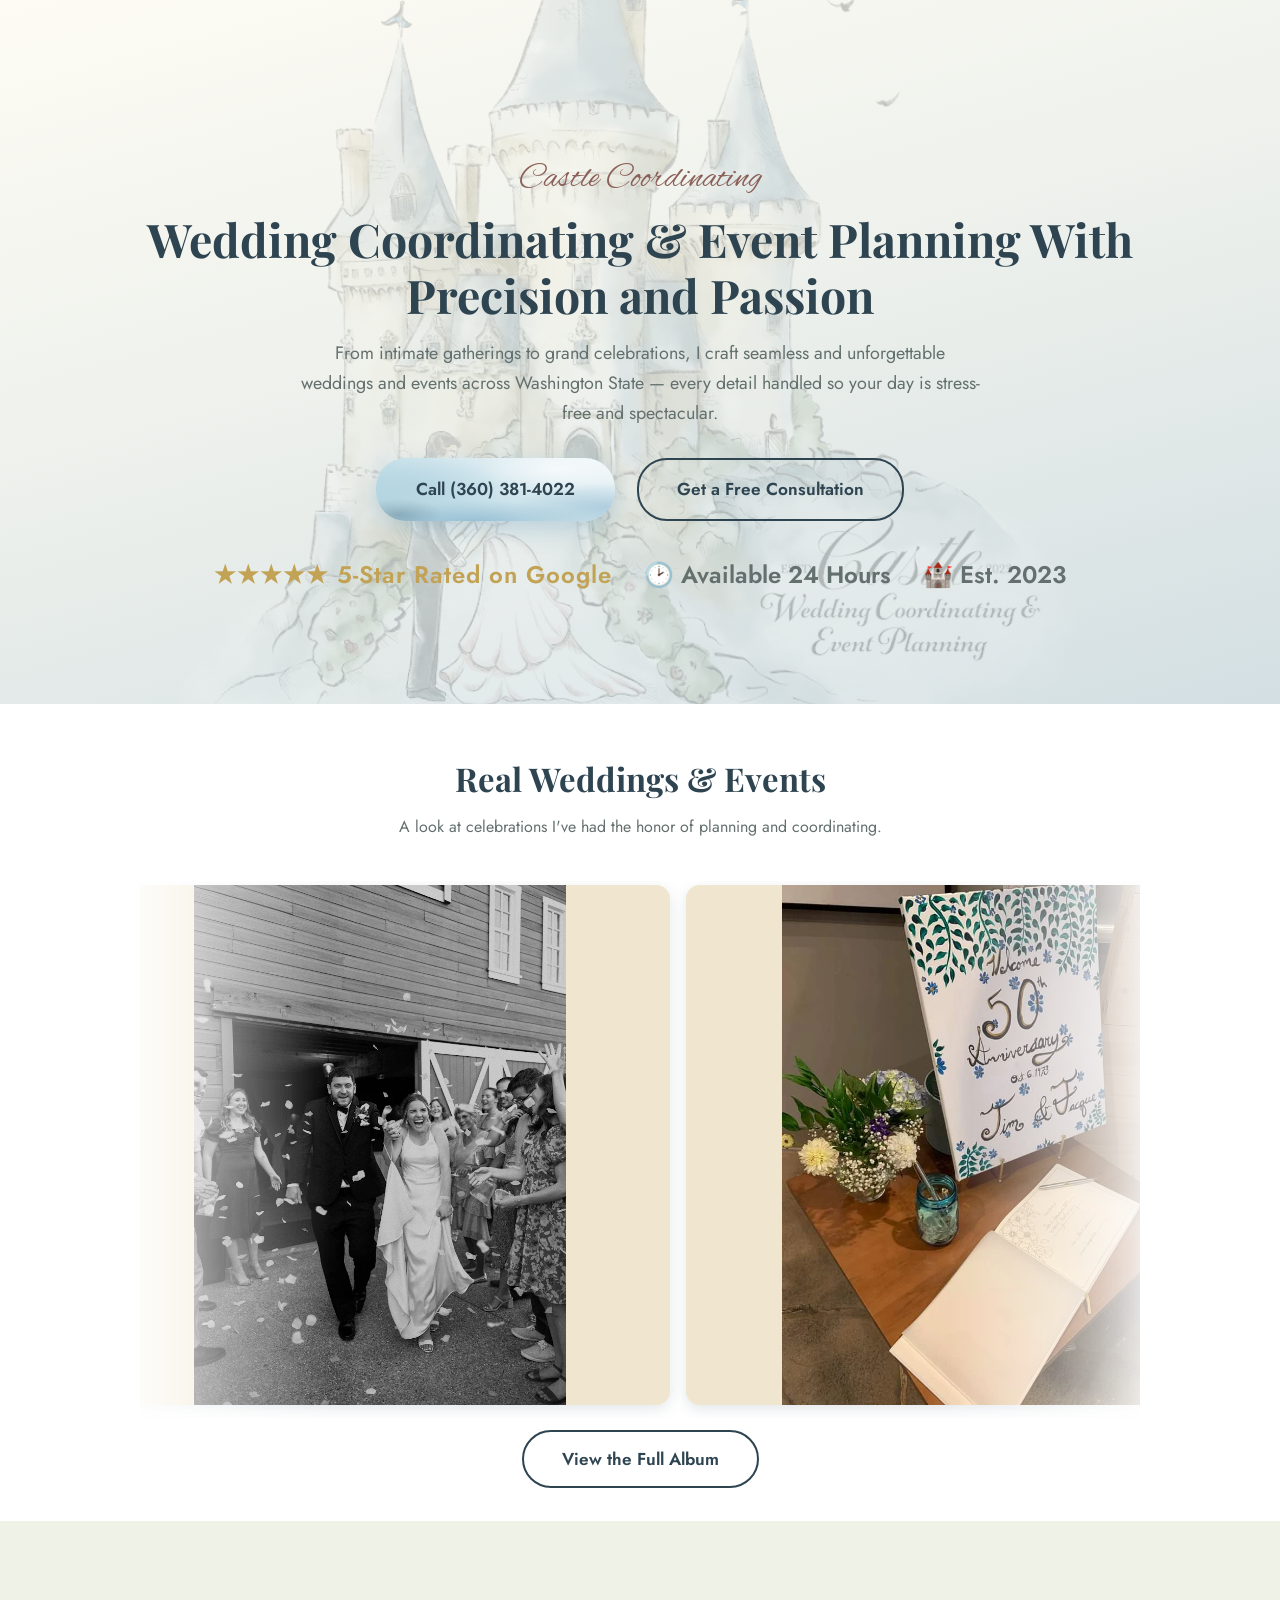
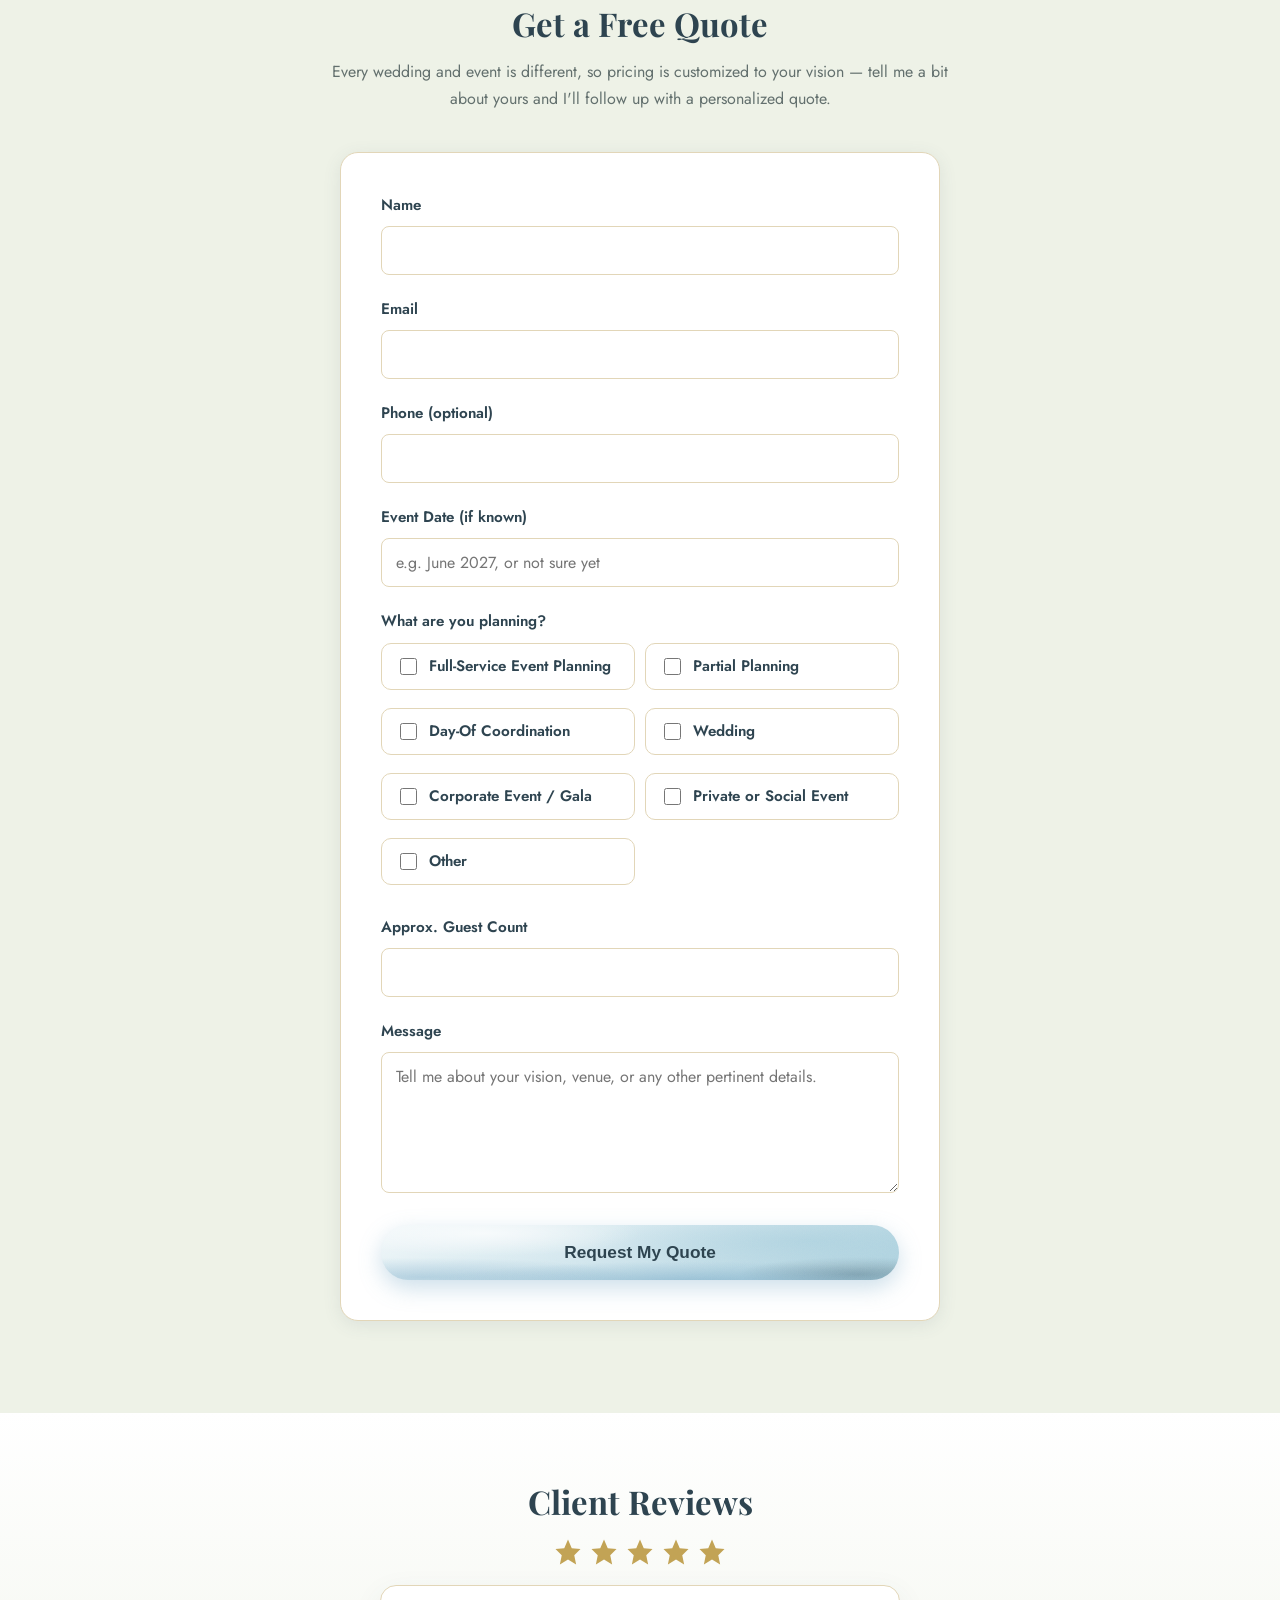
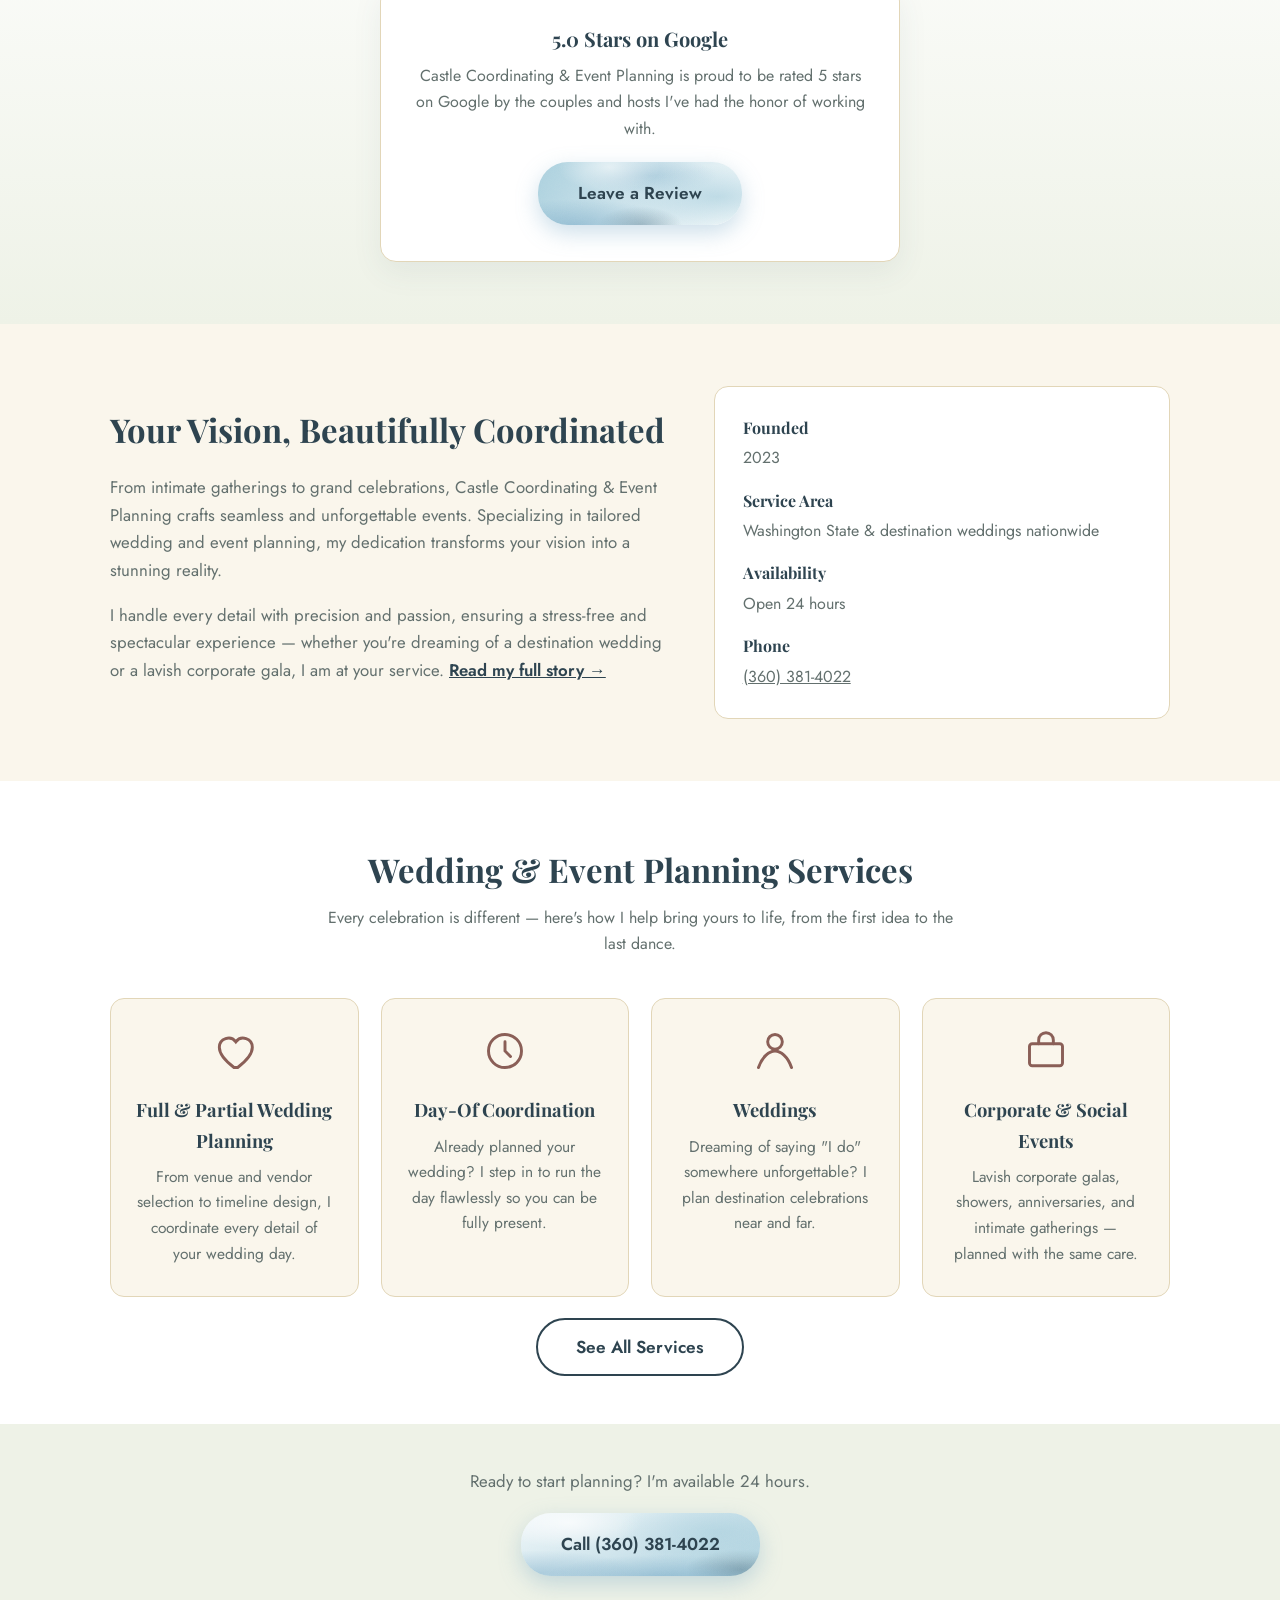
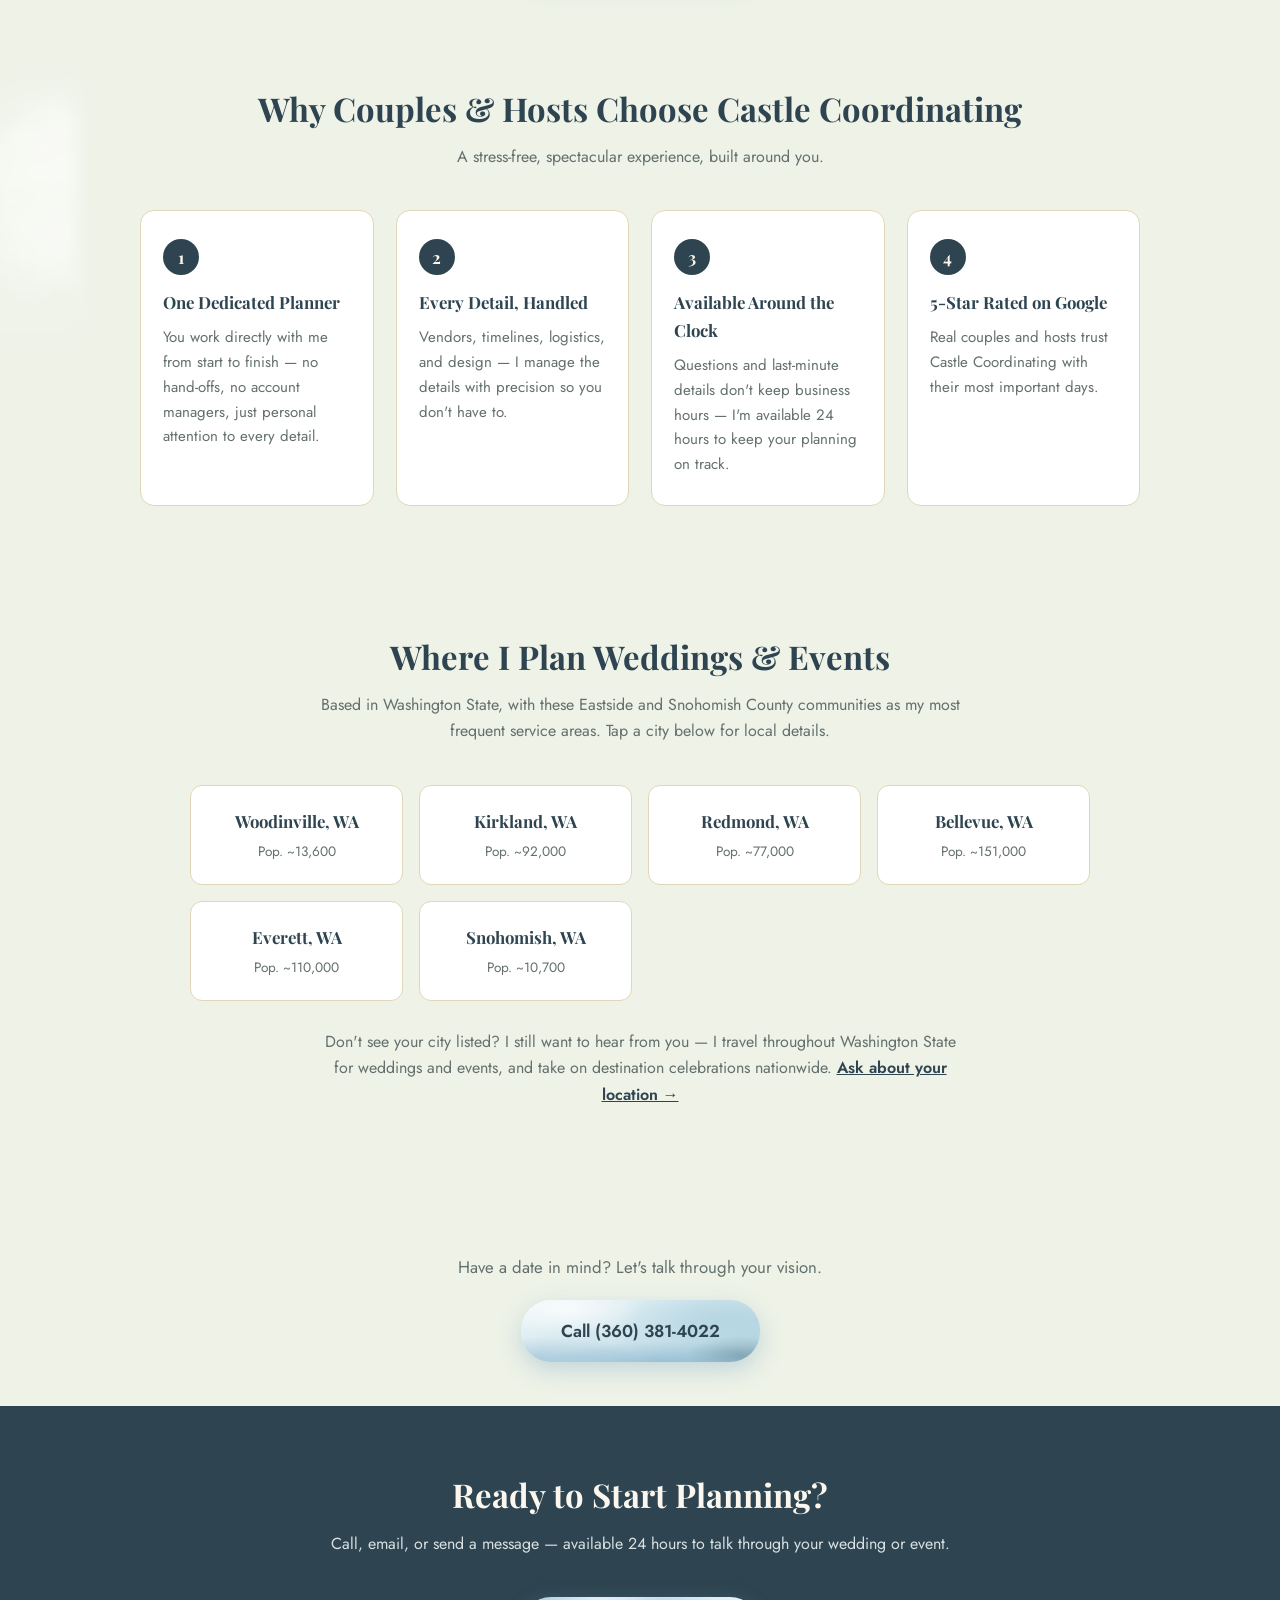
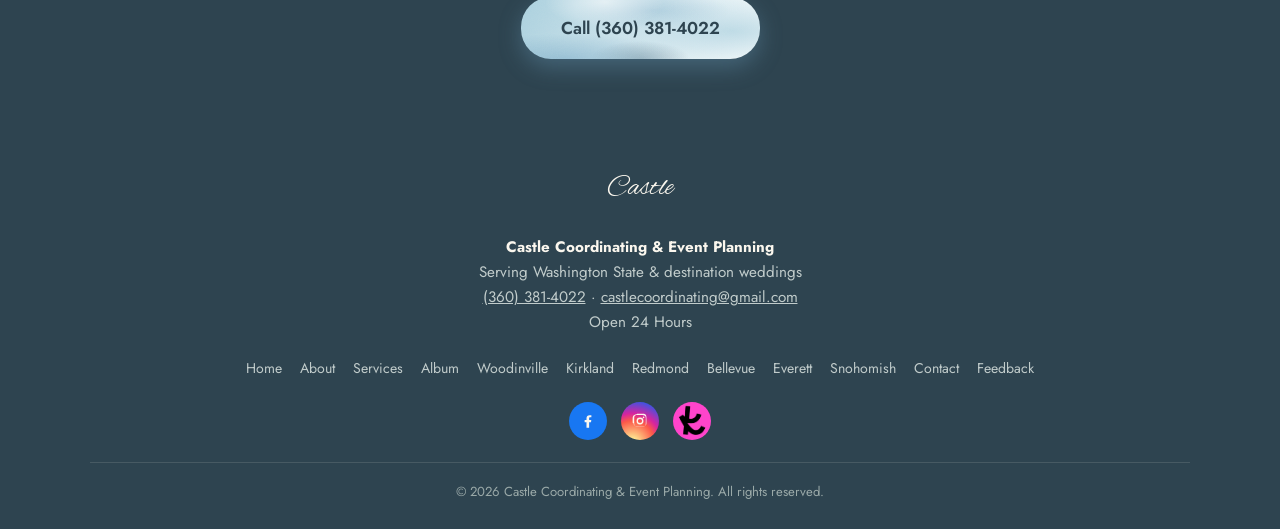
==== commit 8bb96c5b: "Add the new bubble send-off photo to Tayla's album group and the carousel Co-Authored-By: Claude Son" ====
--- a/index.html
+++ b/index.html
@@ -143,6 +143,7 @@
           <div class="carousel-slide"><img src="images/gallery/gallery-18.webp" width="1179" height="668" alt="Candlelit wedding ceremony aisle inside a timber-frame barn" loading="lazy"></div>
           <div class="carousel-slide"><img src="images/gallery/gallery-19.webp" width="729" height="1020" alt="Black-and-white photo of newlyweds walking through a confetti send-off" loading="lazy"></div>
           <div class="carousel-slide"><img src="images/gallery/gallery-20.webp" width="720" height="960" alt="Anniversary celebration sign and guestbook table with fresh flowers" loading="lazy"></div>
+          <div class="carousel-slide"><img src="images/gallery/tayla-bubbles.webp" width="729" height="1020" alt="Bride and groom smiling at each other in a shower of bubbles during an outdoor send-off" loading="lazy"></div>
         </div>
       </div>
       <p class="album-link"><a href="album.html" class="btn-secondary">View the Full Album</a></p>
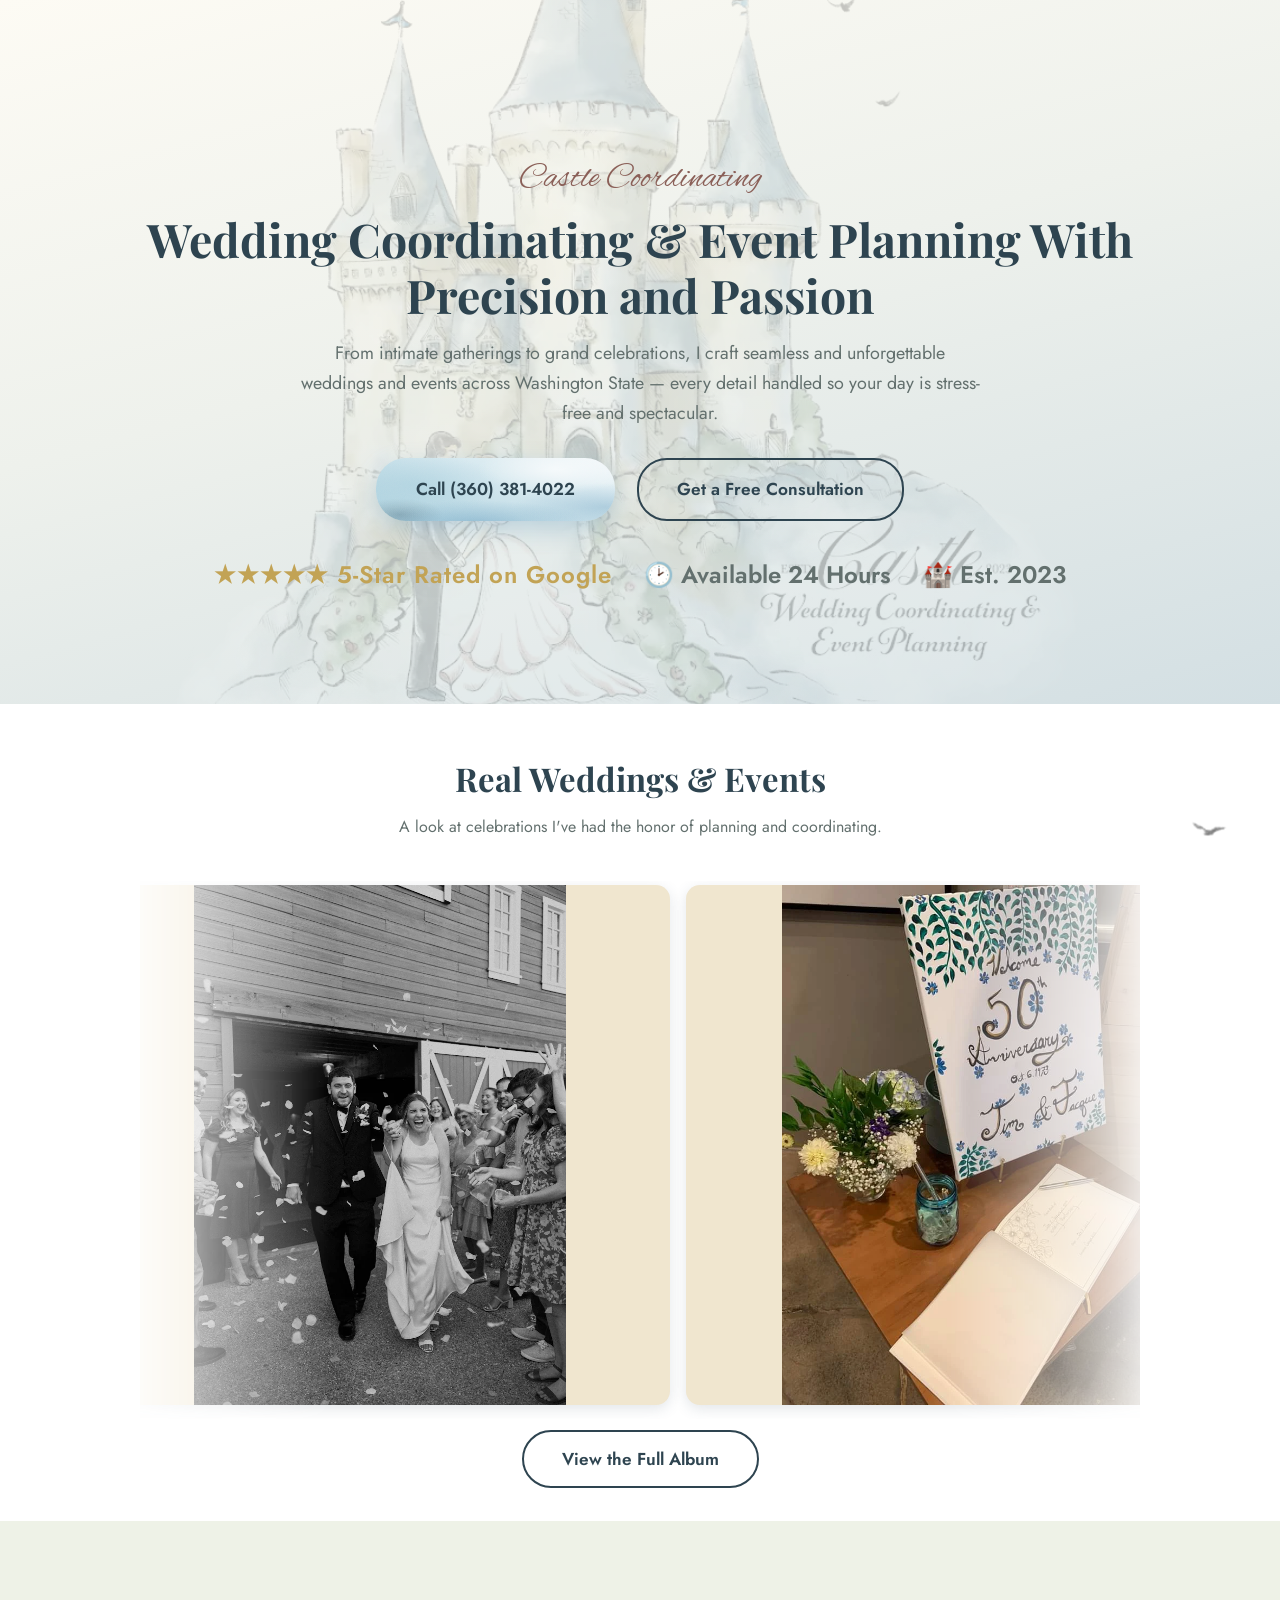
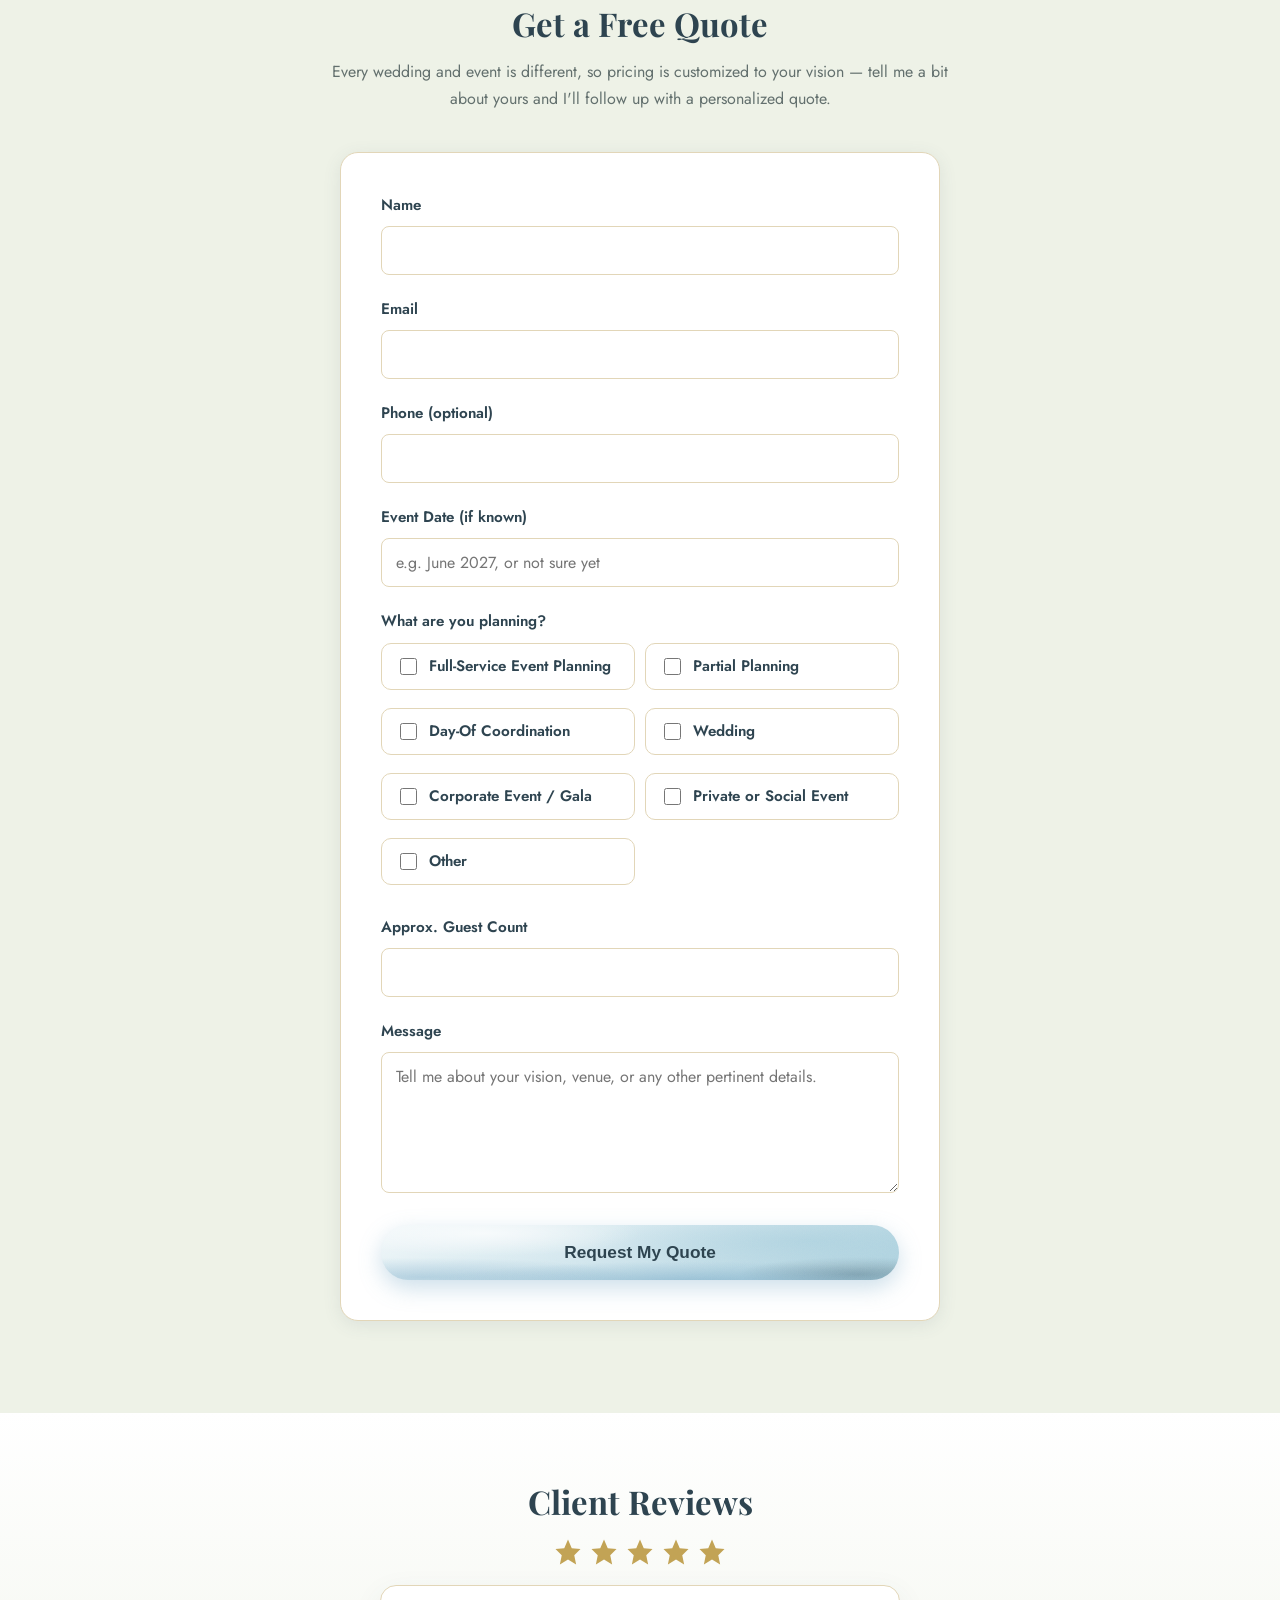
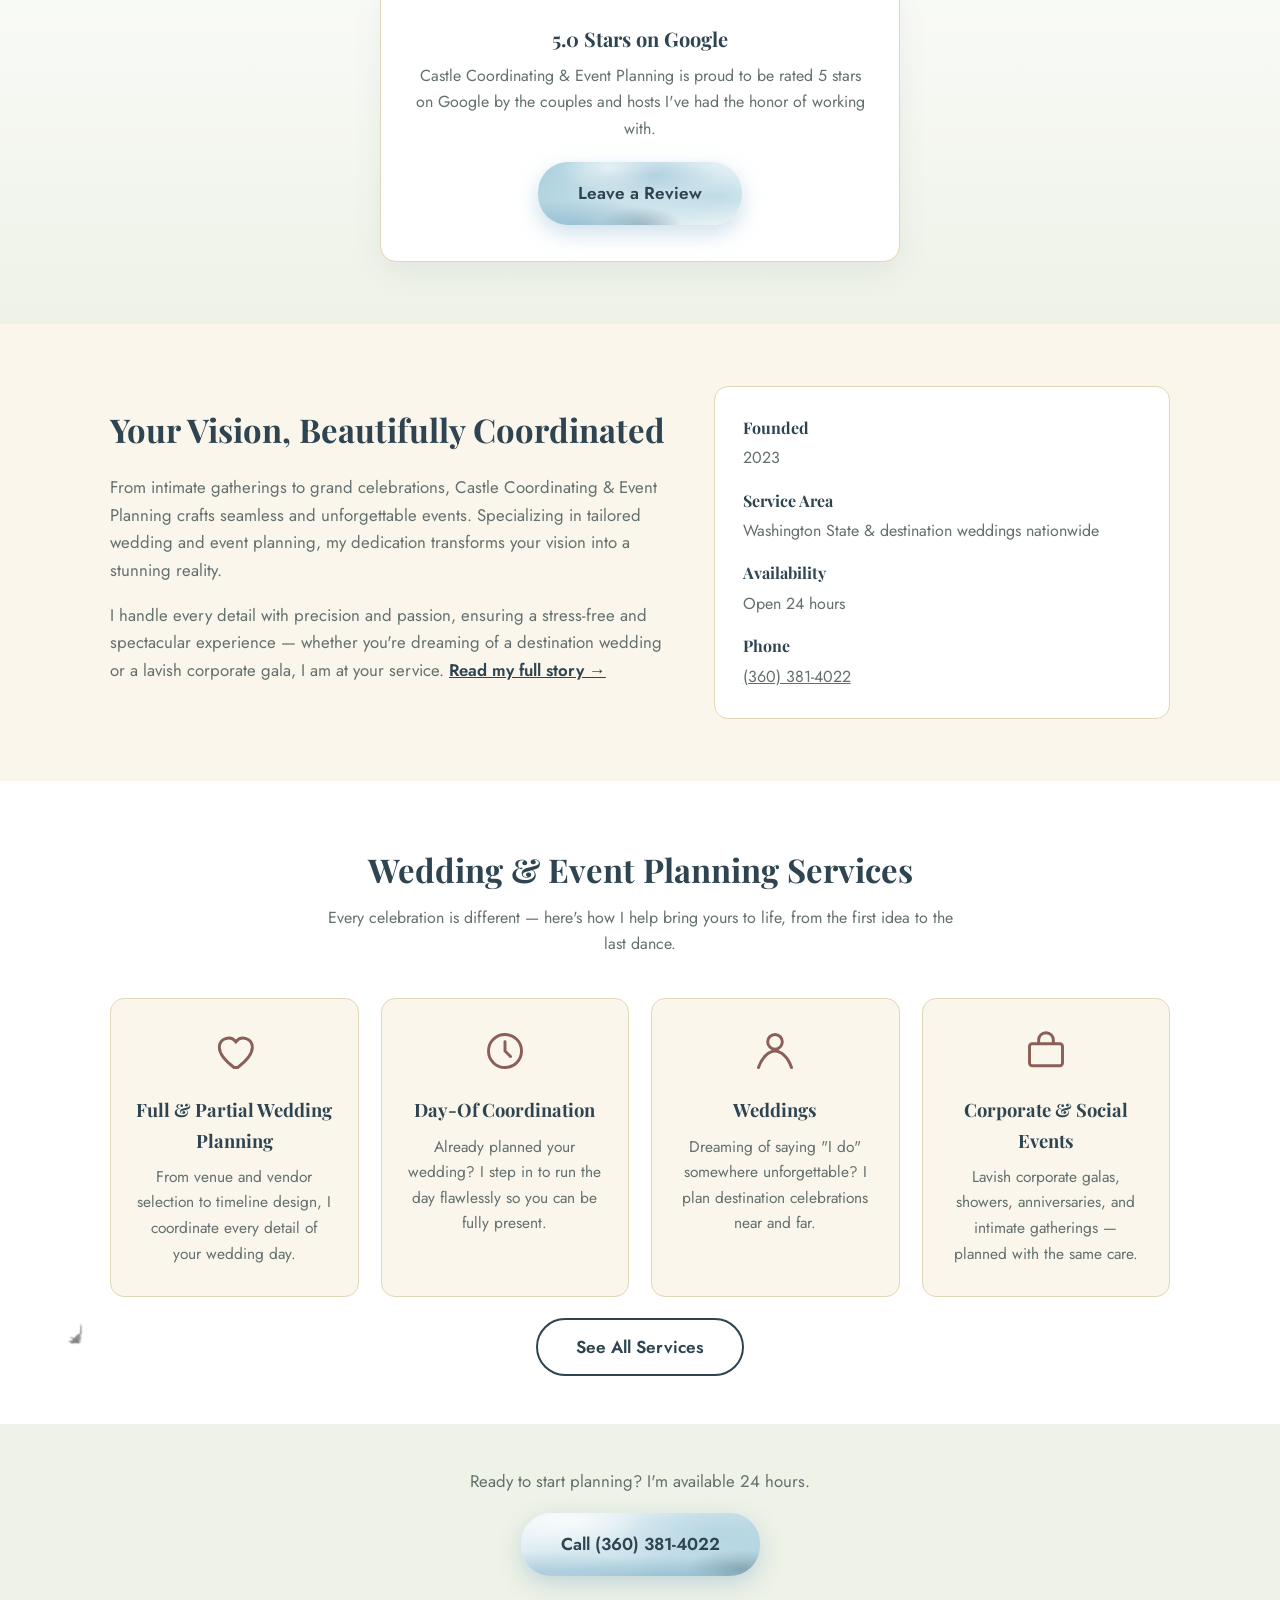
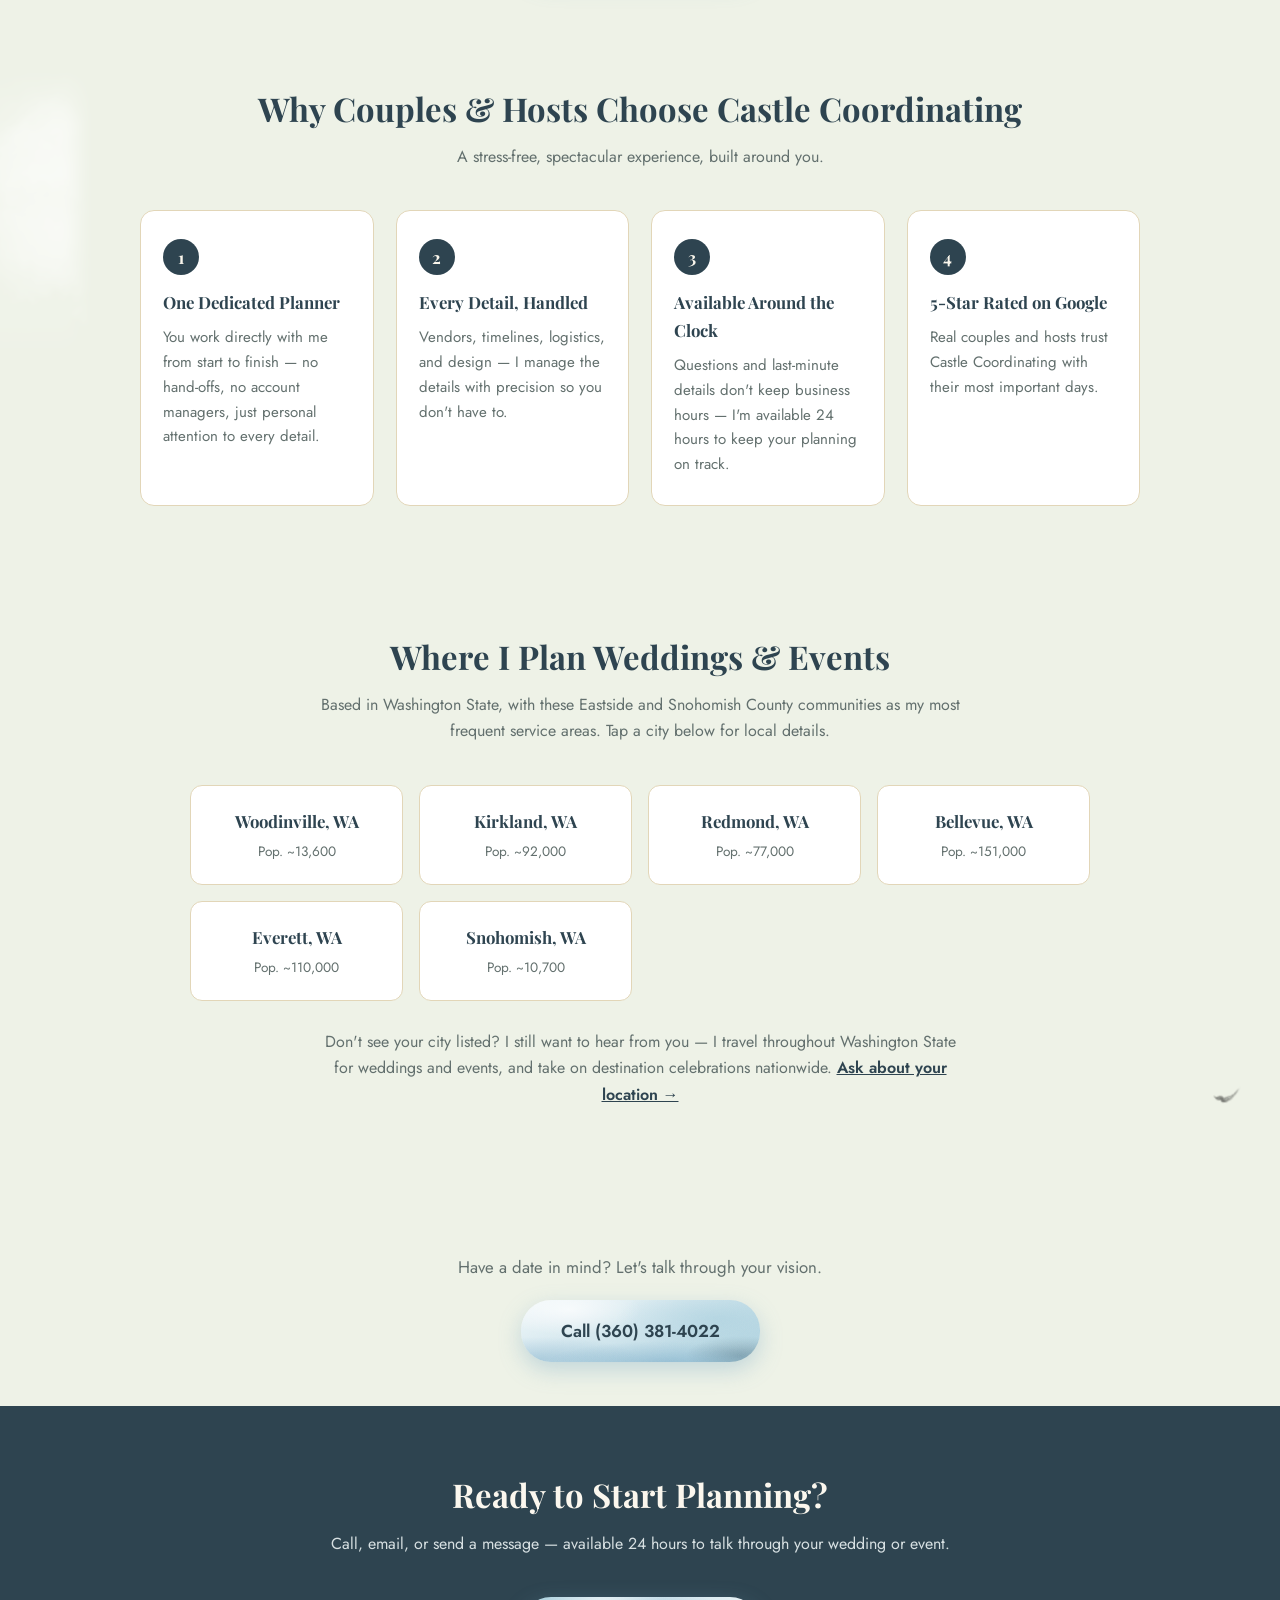
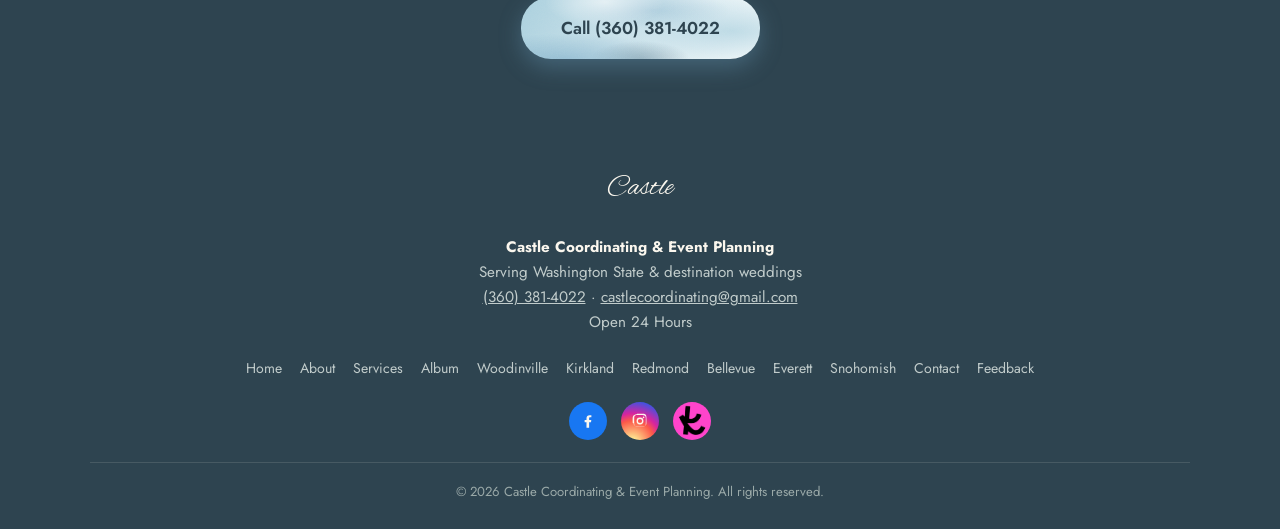
==== commit b032c00f: "Scatter lone logo birds (transparent PNGs) across pages; set M & R to February 2023 and re-sort albu" ====
--- a/index.html
+++ b/index.html
@@ -118,6 +118,7 @@
 
   <!-- Gallery -->
   <section class="gallery-section" id="gallery">
+    <div class="bg-lbird lb-2 lb-p2" aria-hidden="true"></div>
     <div class="container">
       <h2 class="section-title">Real Weddings &amp; Events</h2>
       <p class="section-sub">A look at celebrations I've had the honor of planning and coordinating.</p>
@@ -246,6 +247,7 @@
 
   <!-- Services -->
   <section class="services-section" id="services">
+    <div class="bg-lbird lb-1 lb-p3" aria-hidden="true"></div>
     <div class="container">
       <h2 class="section-title">Wedding &amp; Event Planning Services</h2>
       <p class="section-sub">Every celebration is different — here's how I help bring yours to life, from the first idea to the last dance.</p>
@@ -317,6 +319,7 @@
 
   <!-- Service Areas -->
   <section class="areas-section" id="service-areas">
+    <div class="bg-lbird lb-4 lb-p4" aria-hidden="true"></div>
     <div class="container">
       <h2 class="section-title">Where I Plan Weddings &amp; Events</h2>
       <p class="section-sub">Based in Washington State, with these Eastside and Snohomish County communities as my most frequent service areas. Tap a city below for local details.</p>
--- a/css/main.css
+++ b/css/main.css
@@ -282,6 +282,26 @@
   background-position: 0 2px, 32px 14px, 58px 0;
   background-size: 12px auto, 16px auto, 11px auto;
 }
+
+/* Lone birds lifted from the logo illustration (images/logo-bird-N.png, transparent PNGs), scattered
+   rarely down each page — one per section at most, kept to the far edges. */
+.bg-lbird {
+  position: absolute;
+  pointer-events: none;
+  z-index: 0;
+  opacity: 0.5;
+  background: center / contain no-repeat;
+}
+.lb-1 { width: 22px; height: 26px; background-image: url('../images/logo-bird-1.png'); }
+.lb-2 { width: 40px; height: 20px; background-image: url('../images/logo-bird-2.png'); }
+.lb-3 { width: 38px; height: 21px; background-image: url('../images/logo-bird-3.png'); }
+.lb-4 { width: 32px; height: 23px; background-image: url('../images/logo-bird-4.png'); }
+.lb-p1 { top: 9%; left: 3%; }
+.lb-p2 { top: 14%; right: 4%; transform: scaleX(-1); }
+.lb-p3 { bottom: 12%; left: 5%; transform: rotate(-8deg); }
+.lb-p4 { bottom: 16%; right: 3%; transform: rotate(6deg); }
+section:has(> .bg-lbird) { position: relative; }
+section:has(> .bg-lbird) > .container { position: relative; z-index: 1; }
 .hero .eyebrow {
   font-family: "Alex Brush", cursive;
   font-size: 2.2rem;
@@ -805,3 +825,4 @@
 .album-group-head { display: flex; align-items: baseline; flex-wrap: wrap; gap: 4px 16px; margin: 0 0 18px; padding-bottom: 10px; border-bottom: 1px solid var(--border-color); }
 .album-group-head h2 { margin: 0; font-size: clamp(1.4rem, 3vw, 1.85rem); color: var(--blue-darker); }
 .album-date { margin: 0; color: var(--ink-muted); font-size: 1rem; }
+.album-credit { margin: 0 0 0 auto; color: var(--ink-muted); font-size: 0.95rem; font-style: italic; }
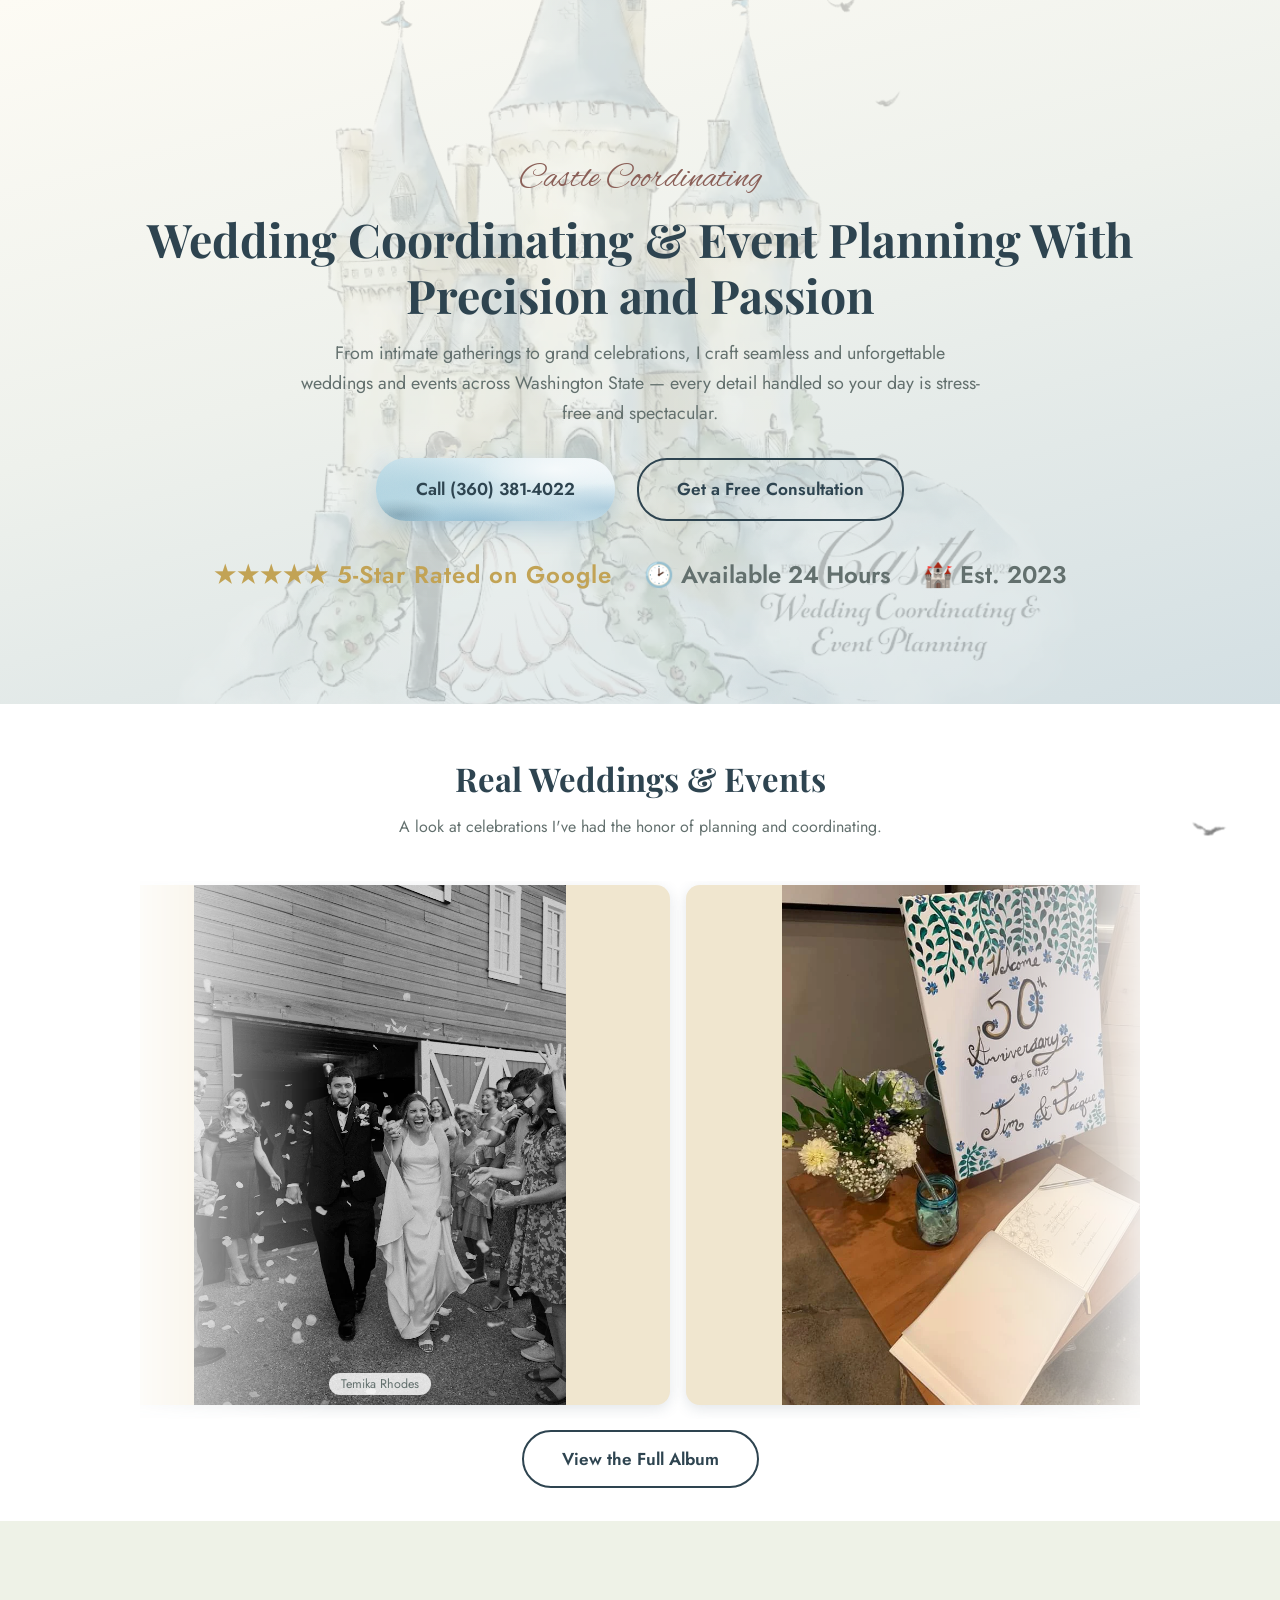
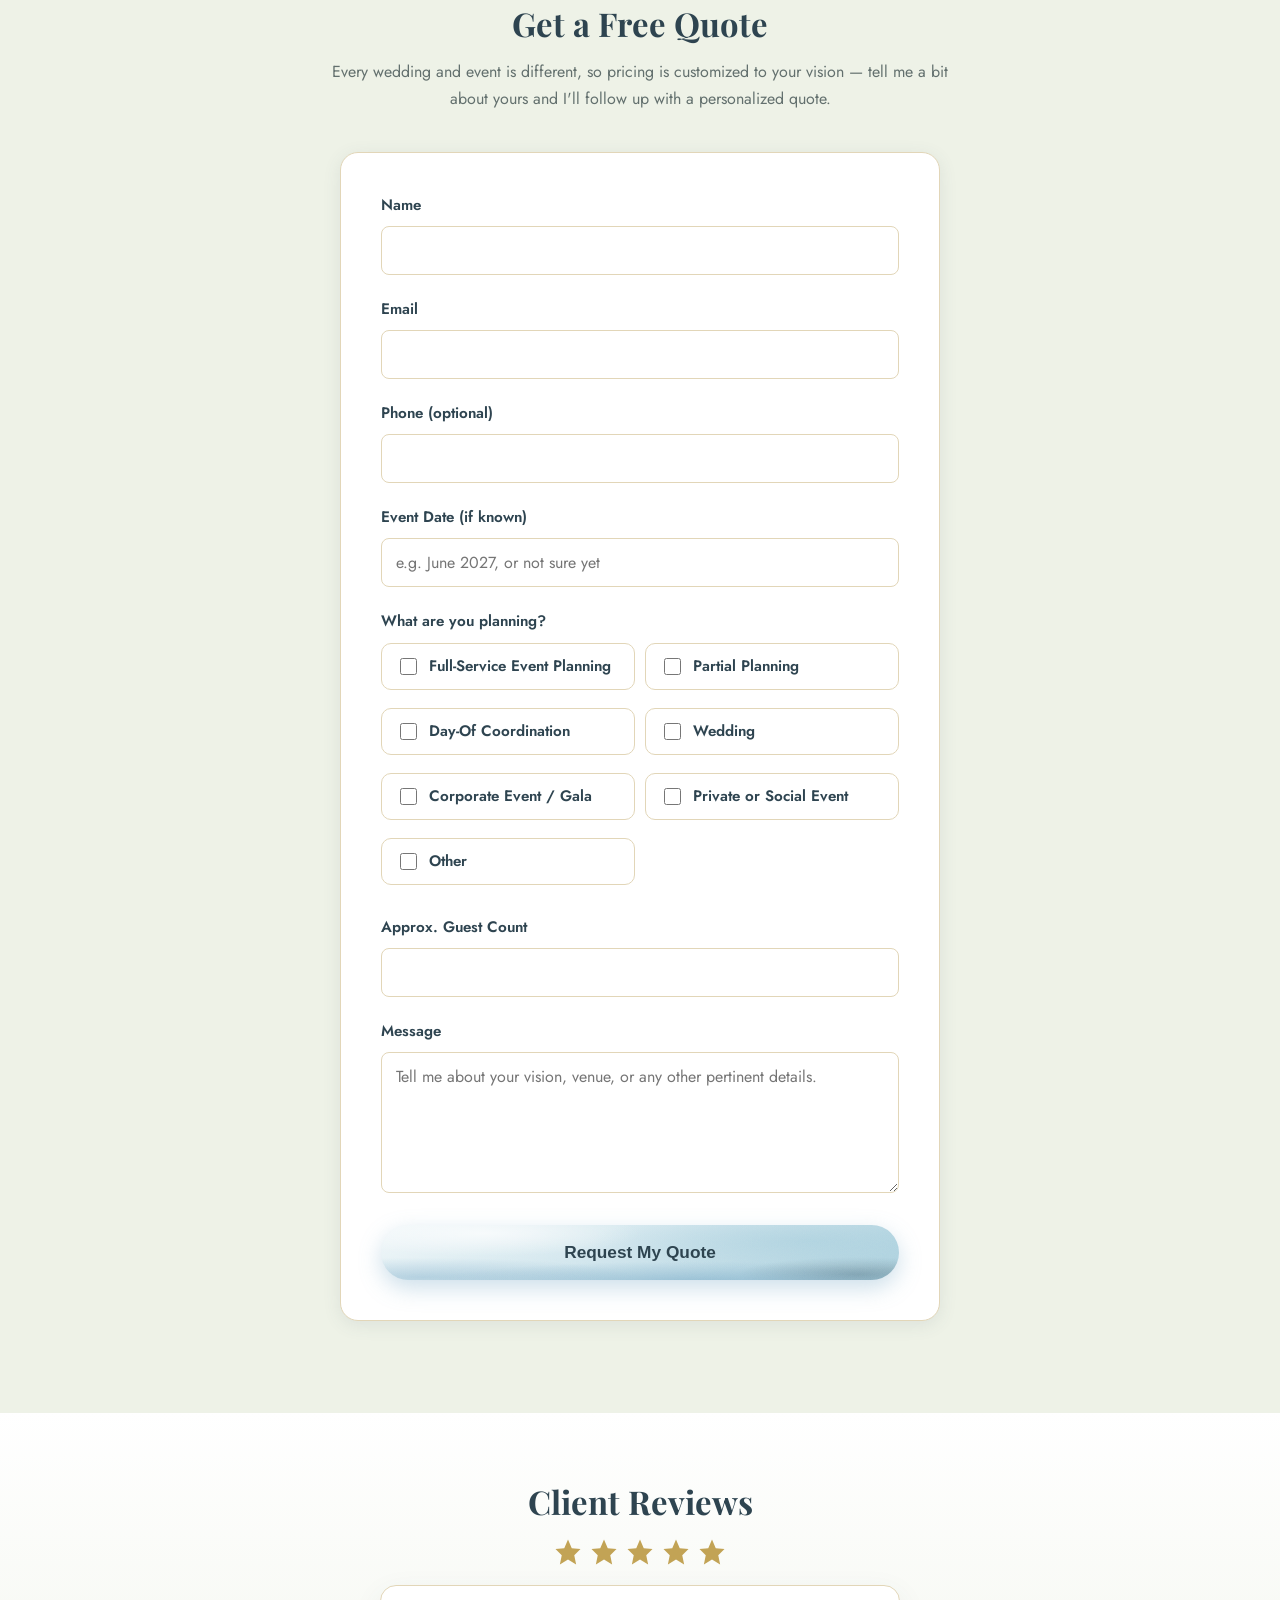
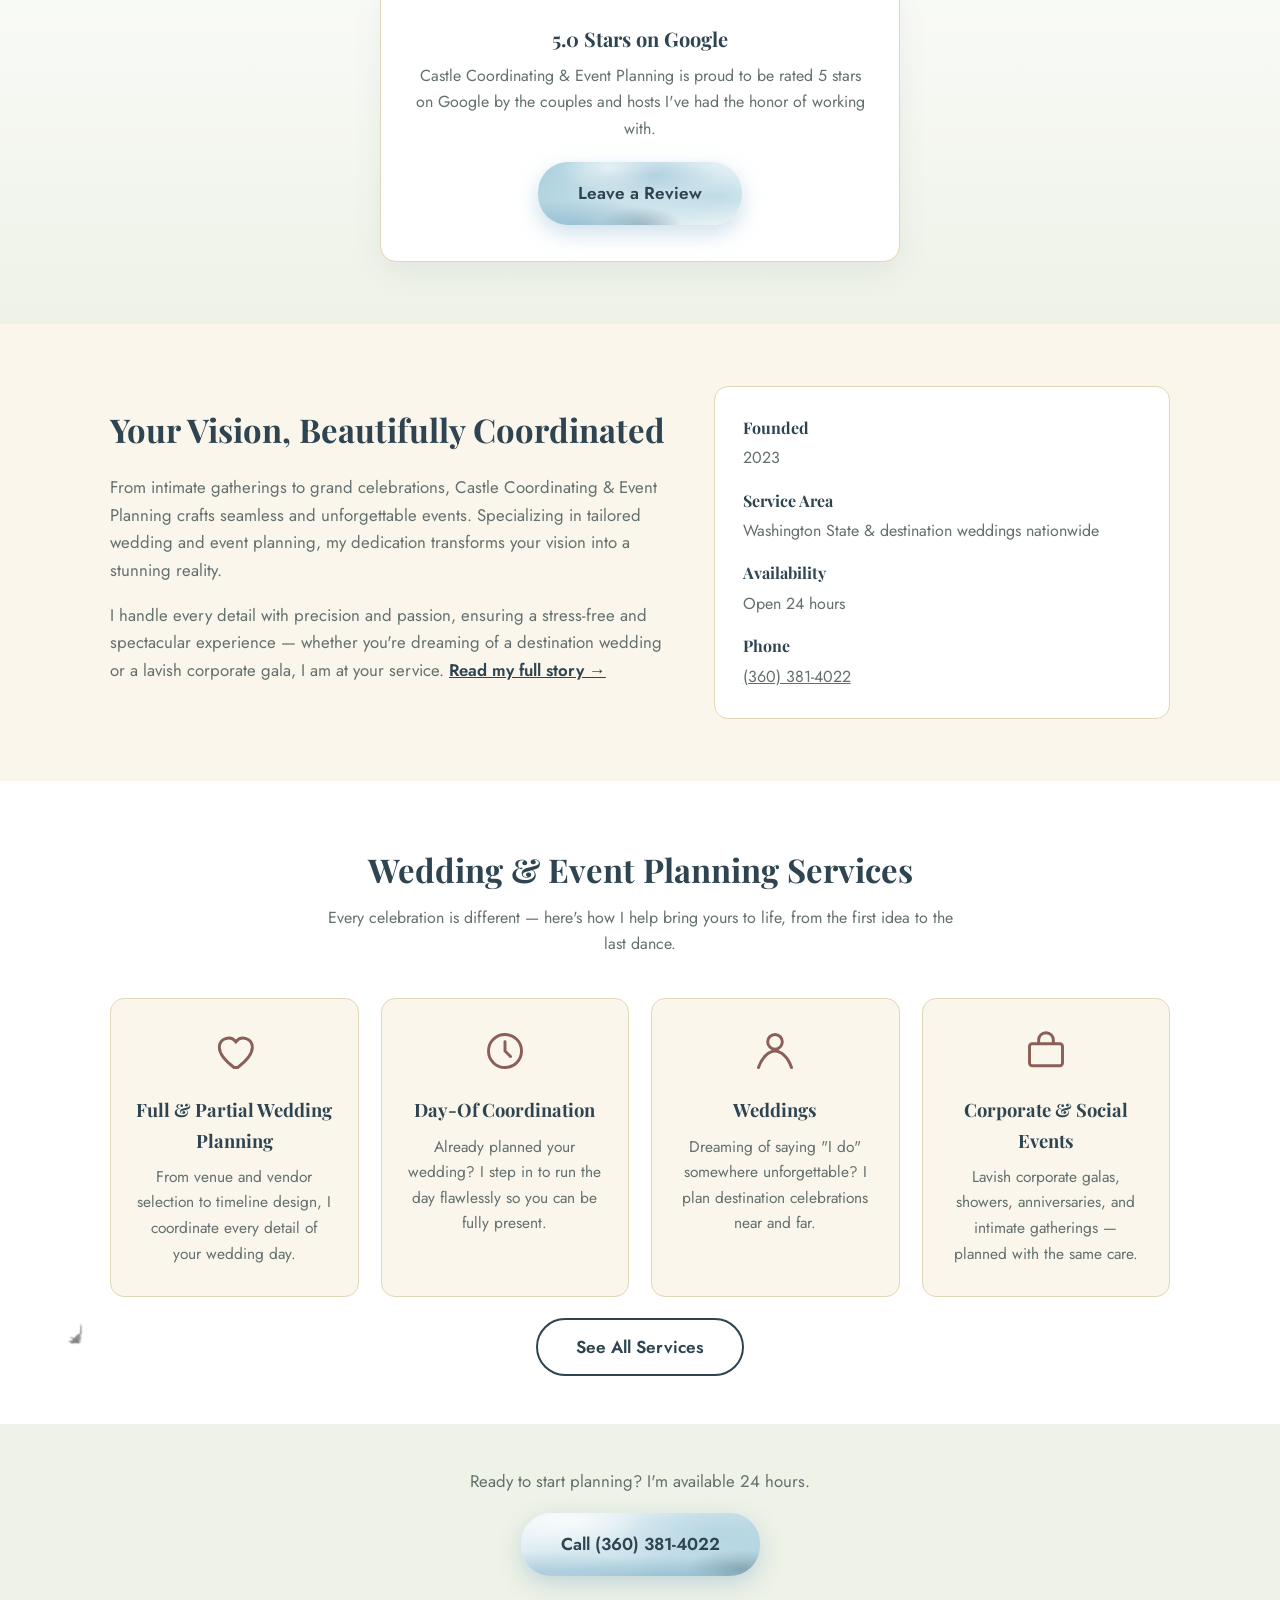
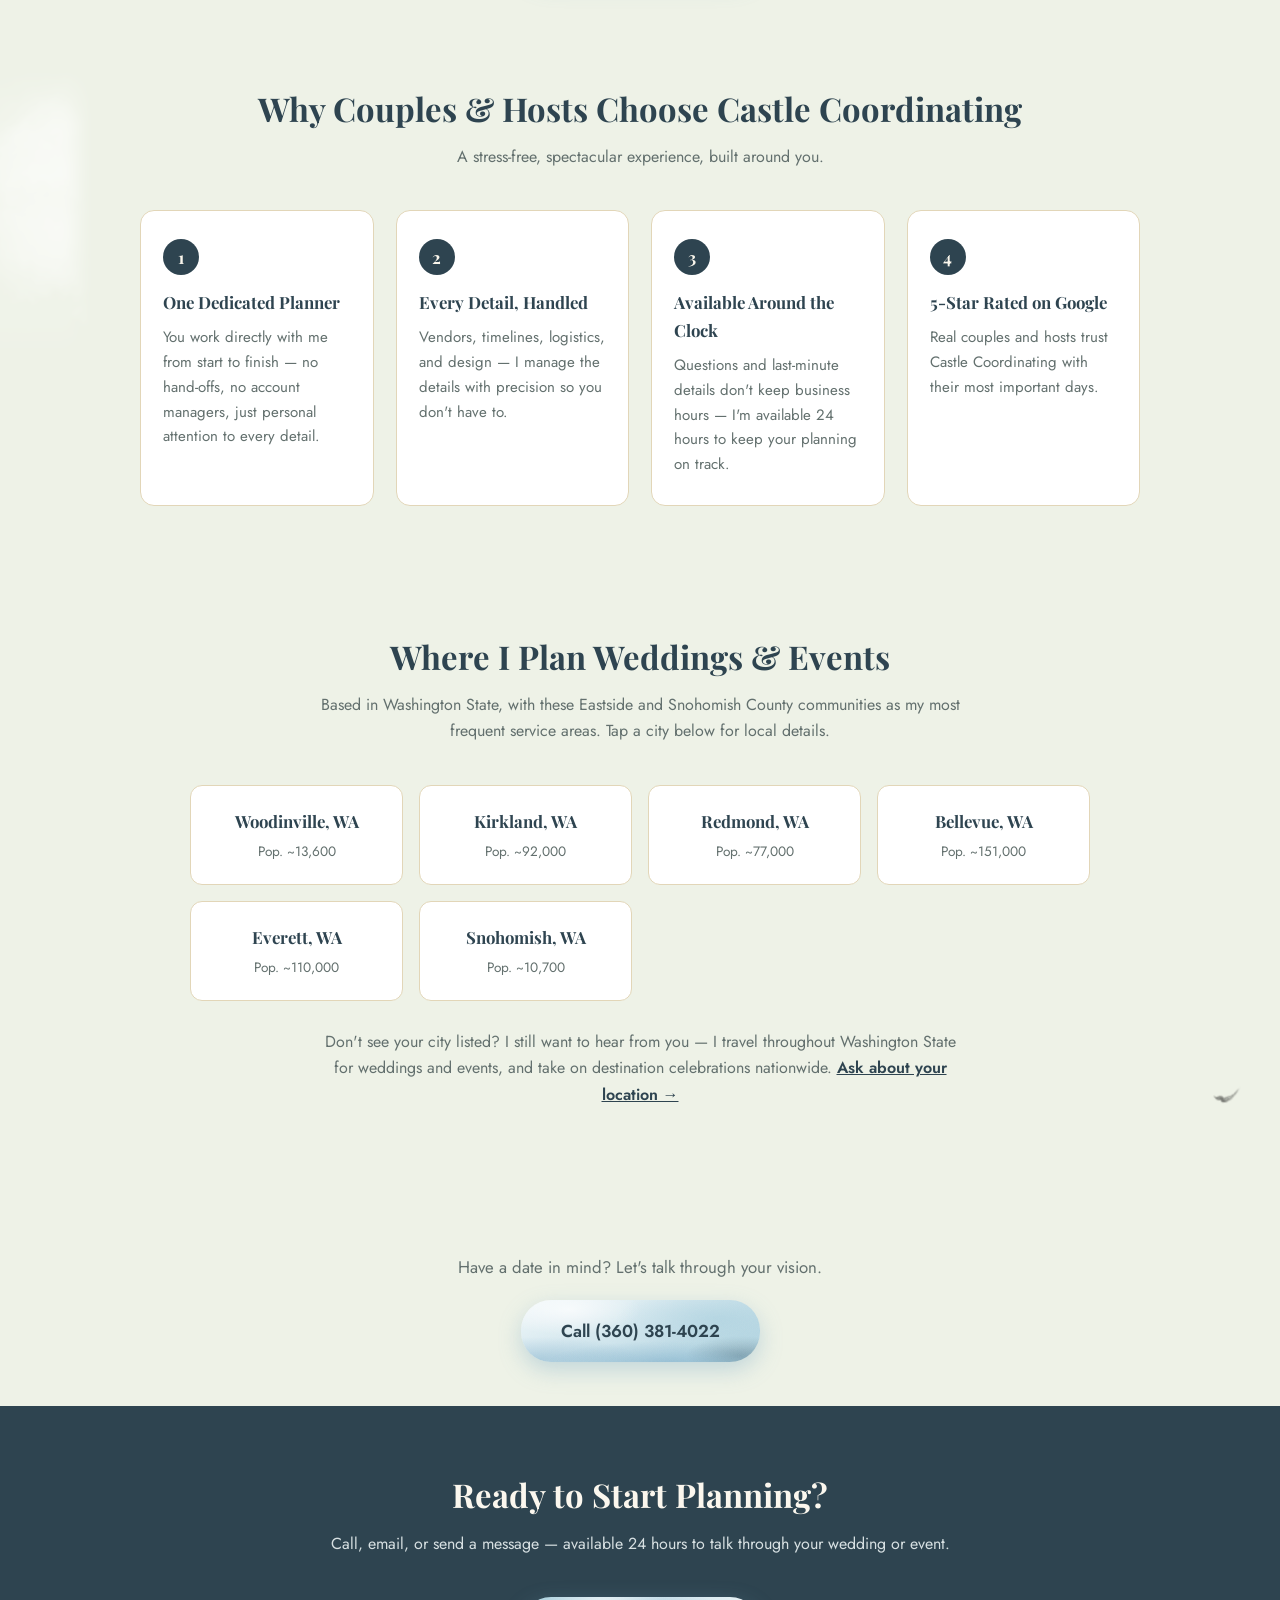
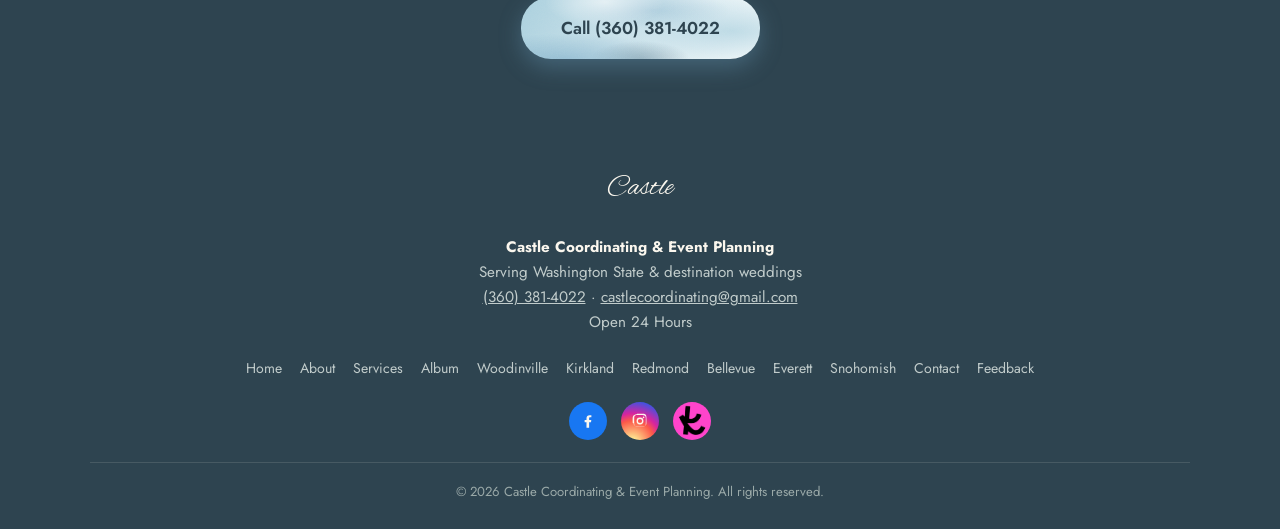
==== commit c4f14464: "Show the photographer's name at the bottom of each carousel photo Co-Authored-By: Claude Sonnet 5 <n" ====
--- a/index.html
+++ b/index.html
@@ -124,27 +124,27 @@
       <p class="section-sub">A look at celebrations I've had the honor of planning and coordinating.</p>
       <div class="carousel" id="galleryCarousel">
         <div class="carousel-track" id="carouselTrack" tabindex="0" role="region" aria-label="Photo gallery — swipe or use arrow keys">
-          <div class="carousel-slide"><img src="images/gallery/gallery-1.webp" width="1360" height="972" alt="Wedding reception room set with round and long tables in white and lavender linens" loading="lazy"></div>
-          <div class="carousel-slide"><img src="images/gallery/gallery-2.webp" width="680" height="1020" alt="Sliced naked wedding cake garnished with a fresh daisy" loading="lazy"></div>
-          <div class="carousel-slide"><img src="images/gallery/gallery-3.webp" width="1360" height="907" alt="Guests gathered outdoors around a catering food truck in a wooded setting" loading="lazy"></div>
-          <div class="carousel-slide"><img src="images/gallery/gallery-4.webp" width="729" height="1020" alt="Outdoor wedding ceremony beneath a wooden gazebo surrounded by trees" loading="lazy"></div>
-          <div class="carousel-slide"><img src="images/gallery/gallery-5.webp" width="729" height="1020" alt="Bride and groom dancing on the lawn in front of a wooden gazebo" loading="lazy"></div>
-          <div class="carousel-slide"><img src="images/gallery/gallery-6.webp" width="729" height="1020" alt="Black-and-white photo of bride and groom kissing at the altar inside a barn venue" loading="lazy"></div>
+          <div class="carousel-slide"><img src="images/gallery/gallery-1.webp" width="1360" height="972" alt="Wedding reception room set with round and long tables in white and lavender linens" loading="lazy"><span class="slide-credit">Valerie Noel Photography</span></div>
+          <div class="carousel-slide"><img src="images/gallery/gallery-2.webp" width="680" height="1020" alt="Sliced naked wedding cake garnished with a fresh daisy" loading="lazy"><span class="slide-credit">Alex B. Jones Photography</span></div>
+          <div class="carousel-slide"><img src="images/gallery/gallery-3.webp" width="1360" height="907" alt="Guests gathered outdoors around a catering food truck in a wooded setting" loading="lazy"><span class="slide-credit">Alex B. Jones Photography</span></div>
+          <div class="carousel-slide"><img src="images/gallery/gallery-4.webp" width="729" height="1020" alt="Outdoor wedding ceremony beneath a wooden gazebo surrounded by trees" loading="lazy"><span class="slide-credit">Valerie Noel Photography</span></div>
+          <div class="carousel-slide"><img src="images/gallery/gallery-5.webp" width="729" height="1020" alt="Bride and groom dancing on the lawn in front of a wooden gazebo" loading="lazy"><span class="slide-credit">Valerie Noel Photography</span></div>
+          <div class="carousel-slide"><img src="images/gallery/gallery-6.webp" width="729" height="1020" alt="Black-and-white photo of bride and groom kissing at the altar inside a barn venue" loading="lazy"><span class="slide-credit">Temika Rhodes</span></div>
           <div class="carousel-slide"><img src="images/gallery/gallery-7.webp" width="720" height="960" alt="Blue and white hydrangea floral centerpiece displayed on a wine barrel" loading="lazy"></div>
-          <div class="carousel-slide"><img src="images/gallery/gallery-8.webp" width="1179" height="725" alt="Exterior of the Machias Meadows event venue with its entrance sign" loading="lazy"></div>
+          <div class="carousel-slide"><img src="images/gallery/gallery-8.webp" width="1179" height="725" alt="Exterior of the Machias Meadows event venue with its entrance sign" loading="lazy"><span class="slide-credit">Tanyabes Photo</span></div>
           <div class="carousel-slide"><img src="images/gallery/gallery-9.webp" width="720" height="960" alt="Wood-paneled photo backdrop decorated with a blue and white balloon garland" loading="lazy"></div>
-          <div class="carousel-slide"><img src="images/gallery/gallery-10.webp" width="1179" height="741" alt="Dessert table with four tiered cakes topped with fresh berries" loading="lazy"></div>
-          <div class="carousel-slide"><img src="images/gallery/gallery-11.webp" width="1179" height="688" alt="Rustic favor table with a LOVE sign and rows of wrapped appetizer cones" loading="lazy"></div>
-          <div class="carousel-slide"><img src="images/gallery/gallery-12.webp" width="1179" height="878" alt="Reception table set with white linens, gold flatware, and a greenery centerpiece" loading="lazy"></div>
+          <div class="carousel-slide"><img src="images/gallery/gallery-10.webp" width="1179" height="741" alt="Dessert table with four tiered cakes topped with fresh berries" loading="lazy"><span class="slide-credit">Tanyabes Photo</span></div>
+          <div class="carousel-slide"><img src="images/gallery/gallery-11.webp" width="1179" height="688" alt="Rustic favor table with a LOVE sign and rows of wrapped appetizer cones" loading="lazy"><span class="slide-credit">Tanyabes Photo</span></div>
+          <div class="carousel-slide"><img src="images/gallery/gallery-12.webp" width="1179" height="878" alt="Reception table set with white linens, gold flatware, and a greenery centerpiece" loading="lazy"><span class="slide-credit">Tanyabes Photo</span></div>
           <div class="carousel-slide"><img src="images/gallery/gallery-13.webp" width="720" height="540" alt="Guests seated at round tables during an indoor evening event with stage lighting" loading="lazy"></div>
-          <div class="carousel-slide"><img src="images/gallery/gallery-14.webp" width="729" height="1020" alt="Bridal bouquet, white heels, and wedding rings displayed in a wooden box" loading="lazy"></div>
-          <div class="carousel-slide"><img src="images/gallery/gallery-15.webp" width="1360" height="907" alt="Newlyweds walking through a bubble send-off in traditional and formal wedding attire" loading="lazy"></div>
-          <div class="carousel-slide"><img src="images/gallery/gallery-16.webp" width="1360" height="907" alt="Outdoor mountain-view wedding ceremony beneath a floral arch" loading="lazy"></div>
-          <div class="carousel-slide"><img src="images/gallery/gallery-17.webp" width="680" height="1020" alt="Indoor wedding ceremony with a stained-glass-style backdrop and string lights" loading="lazy"></div>
-          <div class="carousel-slide"><img src="images/gallery/gallery-18.webp" width="1179" height="668" alt="Candlelit wedding ceremony aisle inside a timber-frame barn" loading="lazy"></div>
-          <div class="carousel-slide"><img src="images/gallery/gallery-19.webp" width="729" height="1020" alt="Black-and-white photo of newlyweds walking through a confetti send-off" loading="lazy"></div>
+          <div class="carousel-slide"><img src="images/gallery/gallery-14.webp" width="729" height="1020" alt="Bridal bouquet, white heels, and wedding rings displayed in a wooden box" loading="lazy"><span class="slide-credit">Alex B. Jones Photography</span></div>
+          <div class="carousel-slide"><img src="images/gallery/gallery-15.webp" width="1360" height="907" alt="Newlyweds walking through a bubble send-off in traditional and formal wedding attire" loading="lazy"><span class="slide-credit">Alex B. Jones Photography</span></div>
+          <div class="carousel-slide"><img src="images/gallery/gallery-16.webp" width="1360" height="907" alt="Outdoor mountain-view wedding ceremony beneath a floral arch" loading="lazy"><span class="slide-credit">Alex B. Jones Photography</span></div>
+          <div class="carousel-slide"><img src="images/gallery/gallery-17.webp" width="680" height="1020" alt="Indoor wedding ceremony with a stained-glass-style backdrop and string lights" loading="lazy"><span class="slide-credit">Alex B. Jones Photography</span></div>
+          <div class="carousel-slide"><img src="images/gallery/gallery-18.webp" width="1179" height="668" alt="Candlelit wedding ceremony aisle inside a timber-frame barn" loading="lazy"><span class="slide-credit">Tanyabes Photo</span></div>
+          <div class="carousel-slide"><img src="images/gallery/gallery-19.webp" width="729" height="1020" alt="Black-and-white photo of newlyweds walking through a confetti send-off" loading="lazy"><span class="slide-credit">Temika Rhodes</span></div>
           <div class="carousel-slide"><img src="images/gallery/gallery-20.webp" width="720" height="960" alt="Anniversary celebration sign and guestbook table with fresh flowers" loading="lazy"></div>
-          <div class="carousel-slide"><img src="images/gallery/tayla-bubbles.webp" width="729" height="1020" alt="Bride and groom smiling at each other in a shower of bubbles during an outdoor send-off" loading="lazy"></div>
+          <div class="carousel-slide"><img src="images/gallery/tayla-bubbles.webp" width="729" height="1020" alt="Bride and groom smiling at each other in a shower of bubbles during an outdoor send-off" loading="lazy"><span class="slide-credit">Valerie Noel Photography</span></div>
         </div>
       </div>
       <p class="album-link"><a href="album.html" class="btn-secondary">View the Full Album</a></p>
--- a/css/main.css
+++ b/css/main.css
@@ -461,10 +461,29 @@
   justify-content: center;
   background: var(--cream-deep);
   border-radius: 14px;
+  position: relative;
   overflow: hidden;
   box-shadow: 0 4px 14px rgba(70, 89, 107, 0.15);
 }
 .carousel-slide img { width: 100%; height: 100%; object-fit: contain; display: block; -webkit-user-drag: none; user-select: none; }
+.slide-credit {
+  position: absolute;
+  left: 50%;
+  bottom: 10px;
+  transform: translateX(-50%);
+  max-width: calc(100% - 20px);
+  padding: 3px 12px;
+  border-radius: 999px;
+  background: rgba(255, 255, 255, 0.82);
+  color: var(--ink-muted);
+  font-size: 0.78rem;
+  line-height: 1.3;
+  text-align: center;
+  white-space: nowrap;
+  overflow: hidden;
+  text-overflow: ellipsis;
+  pointer-events: none;
+}
 @media (max-width: 640px) {
   .carousel { --gap: 10px; }
   .carousel-slide { height: min(60vh, 400px); }
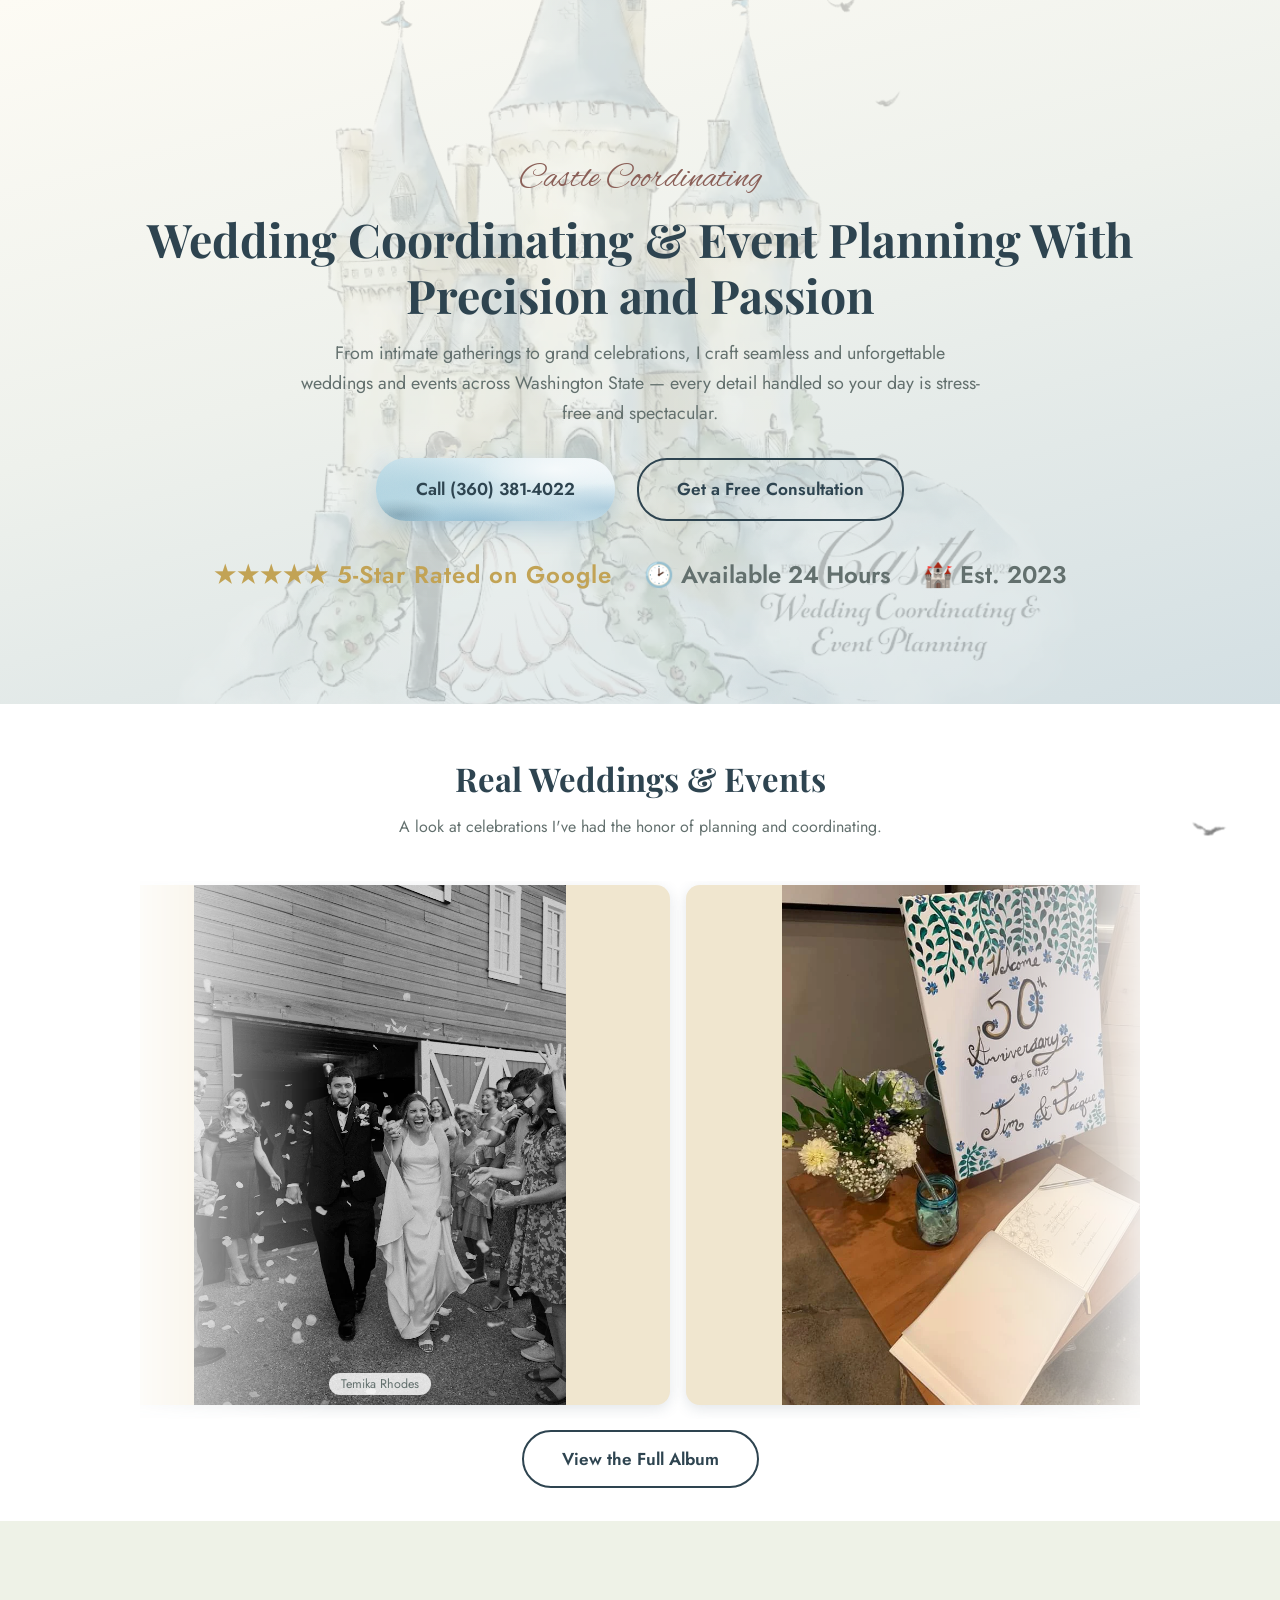
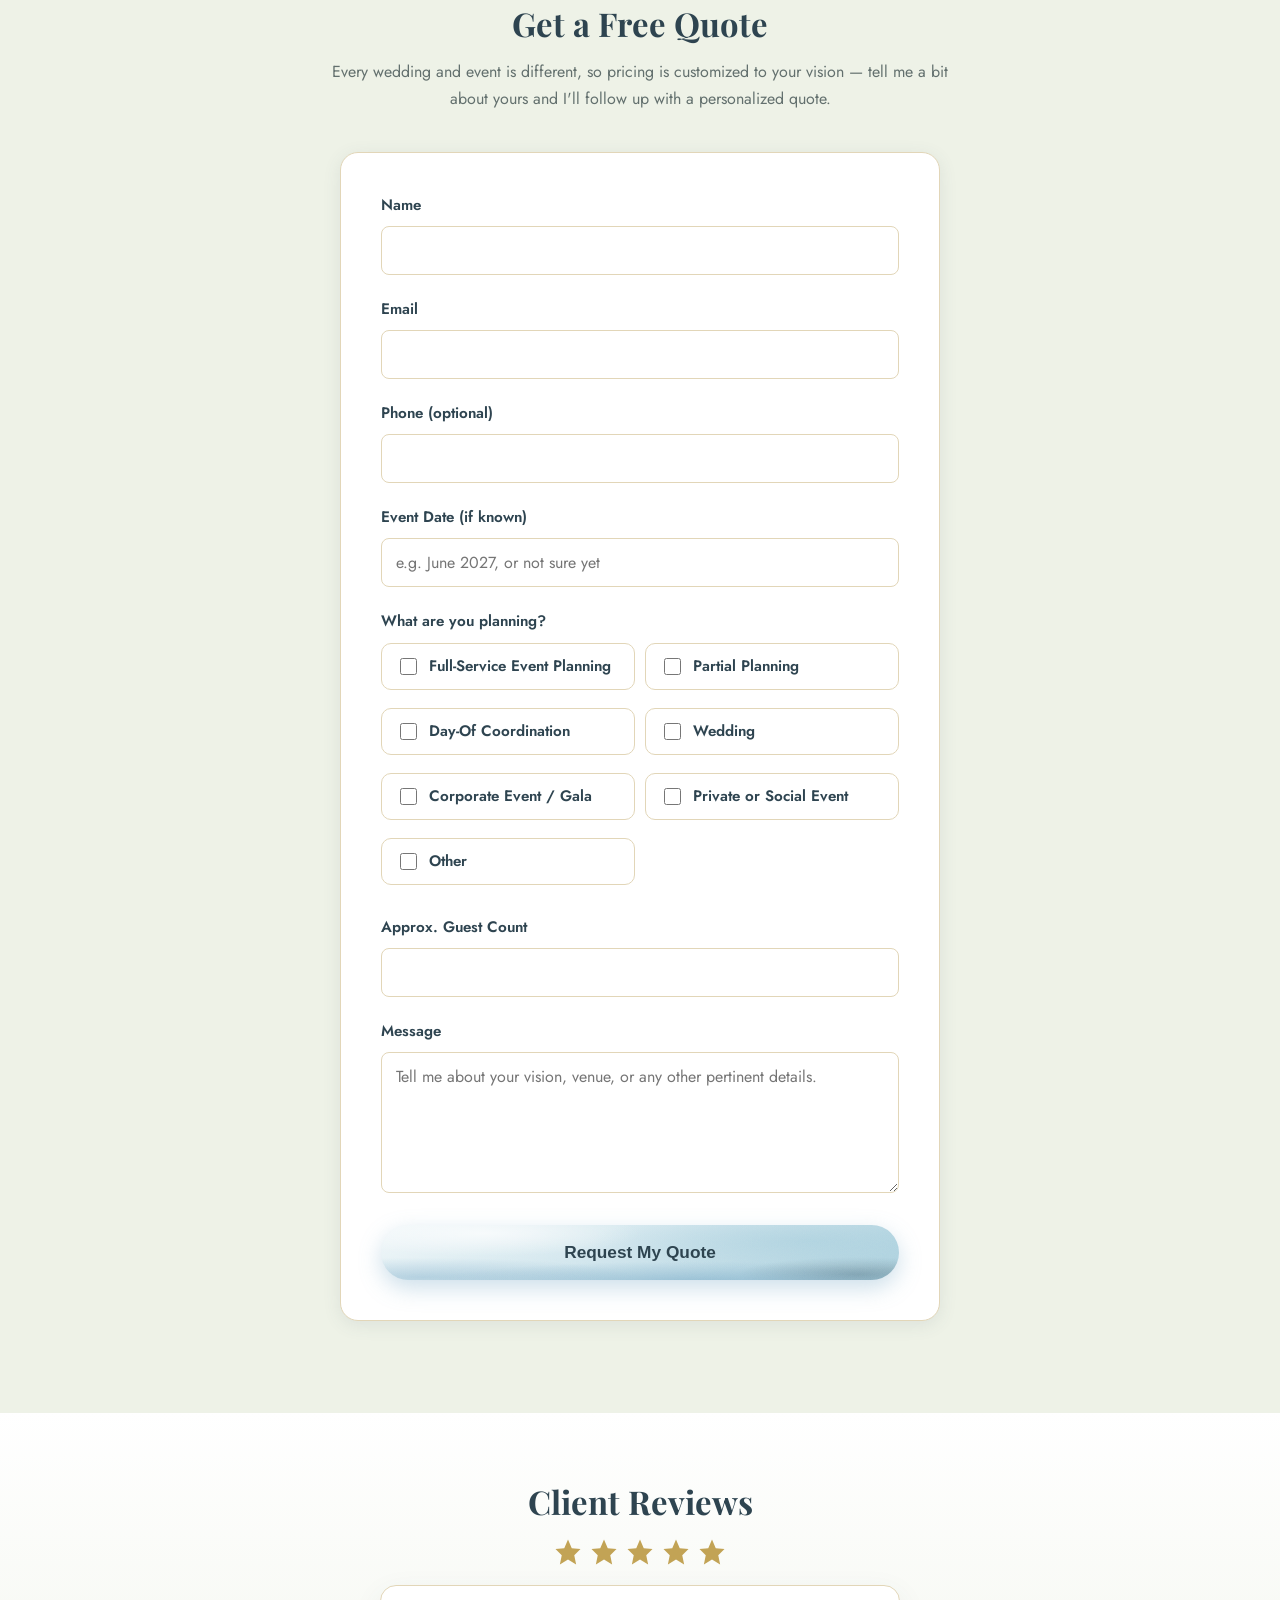
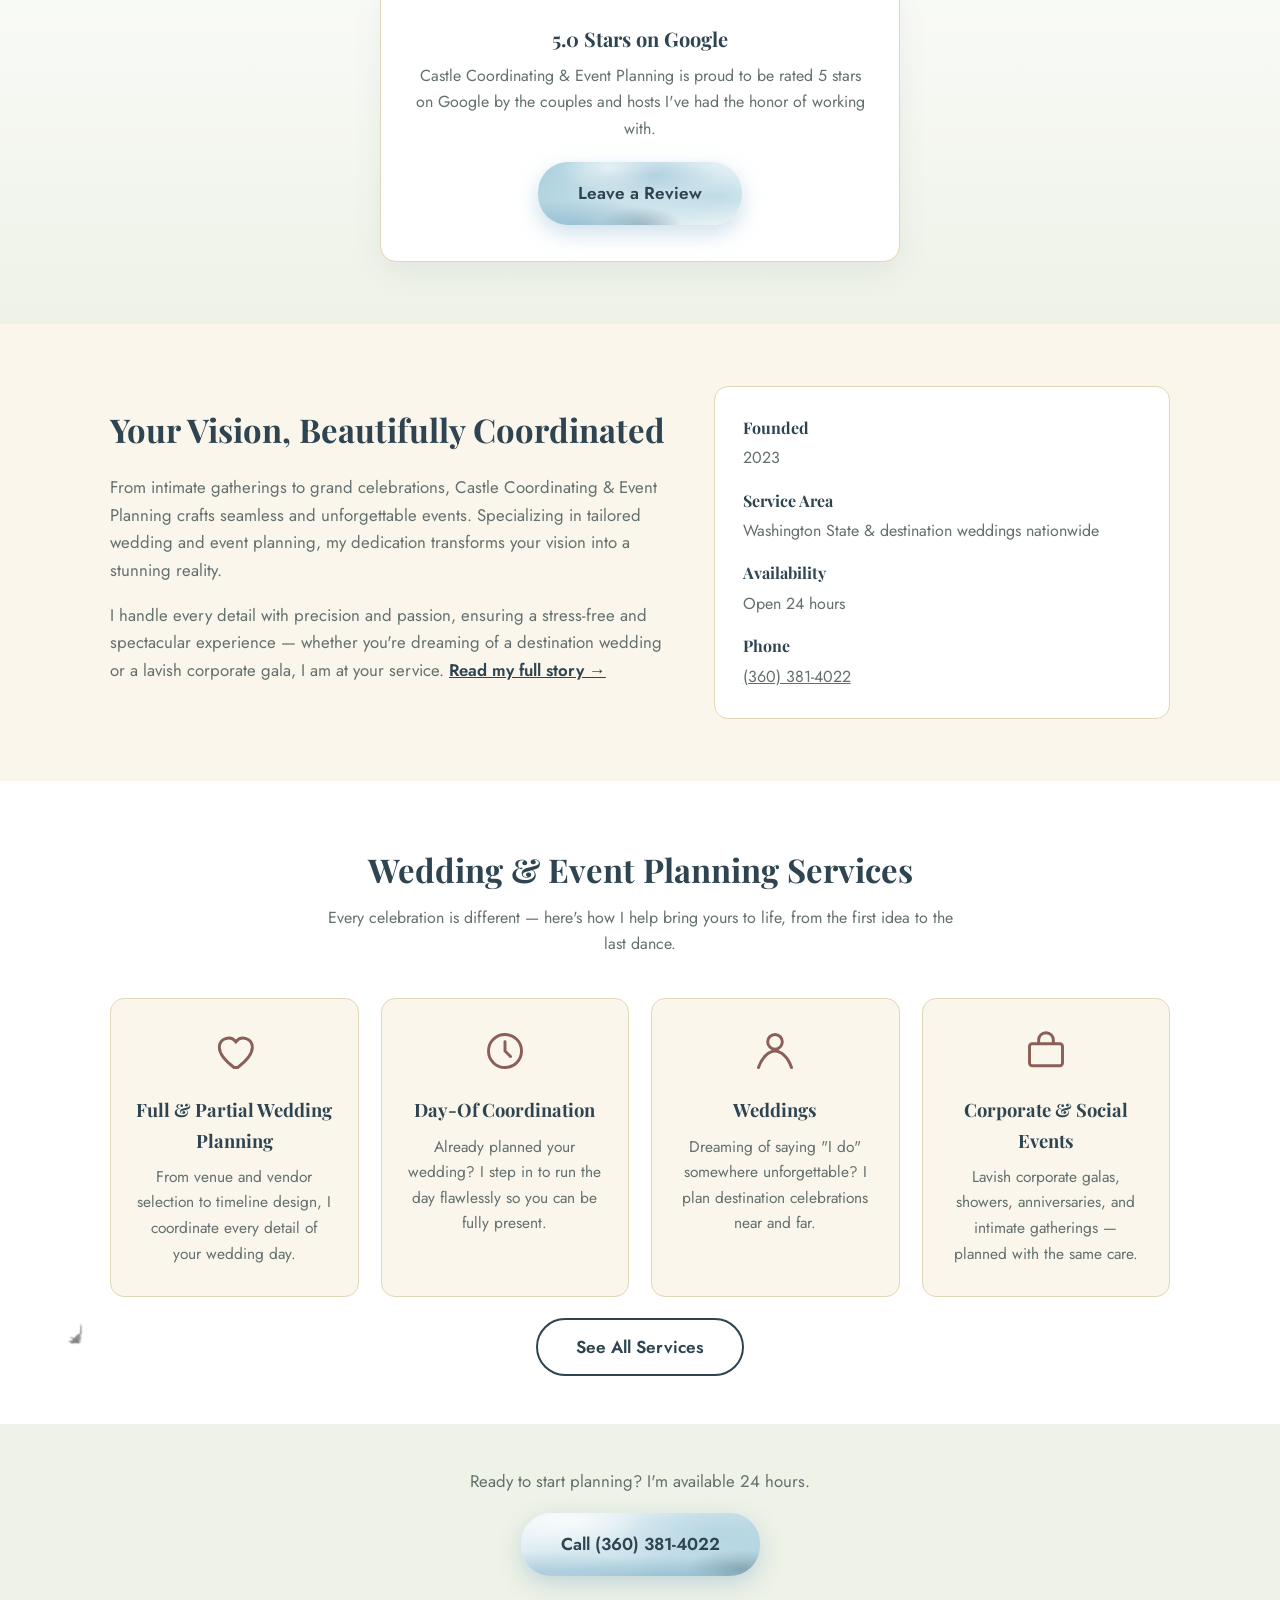
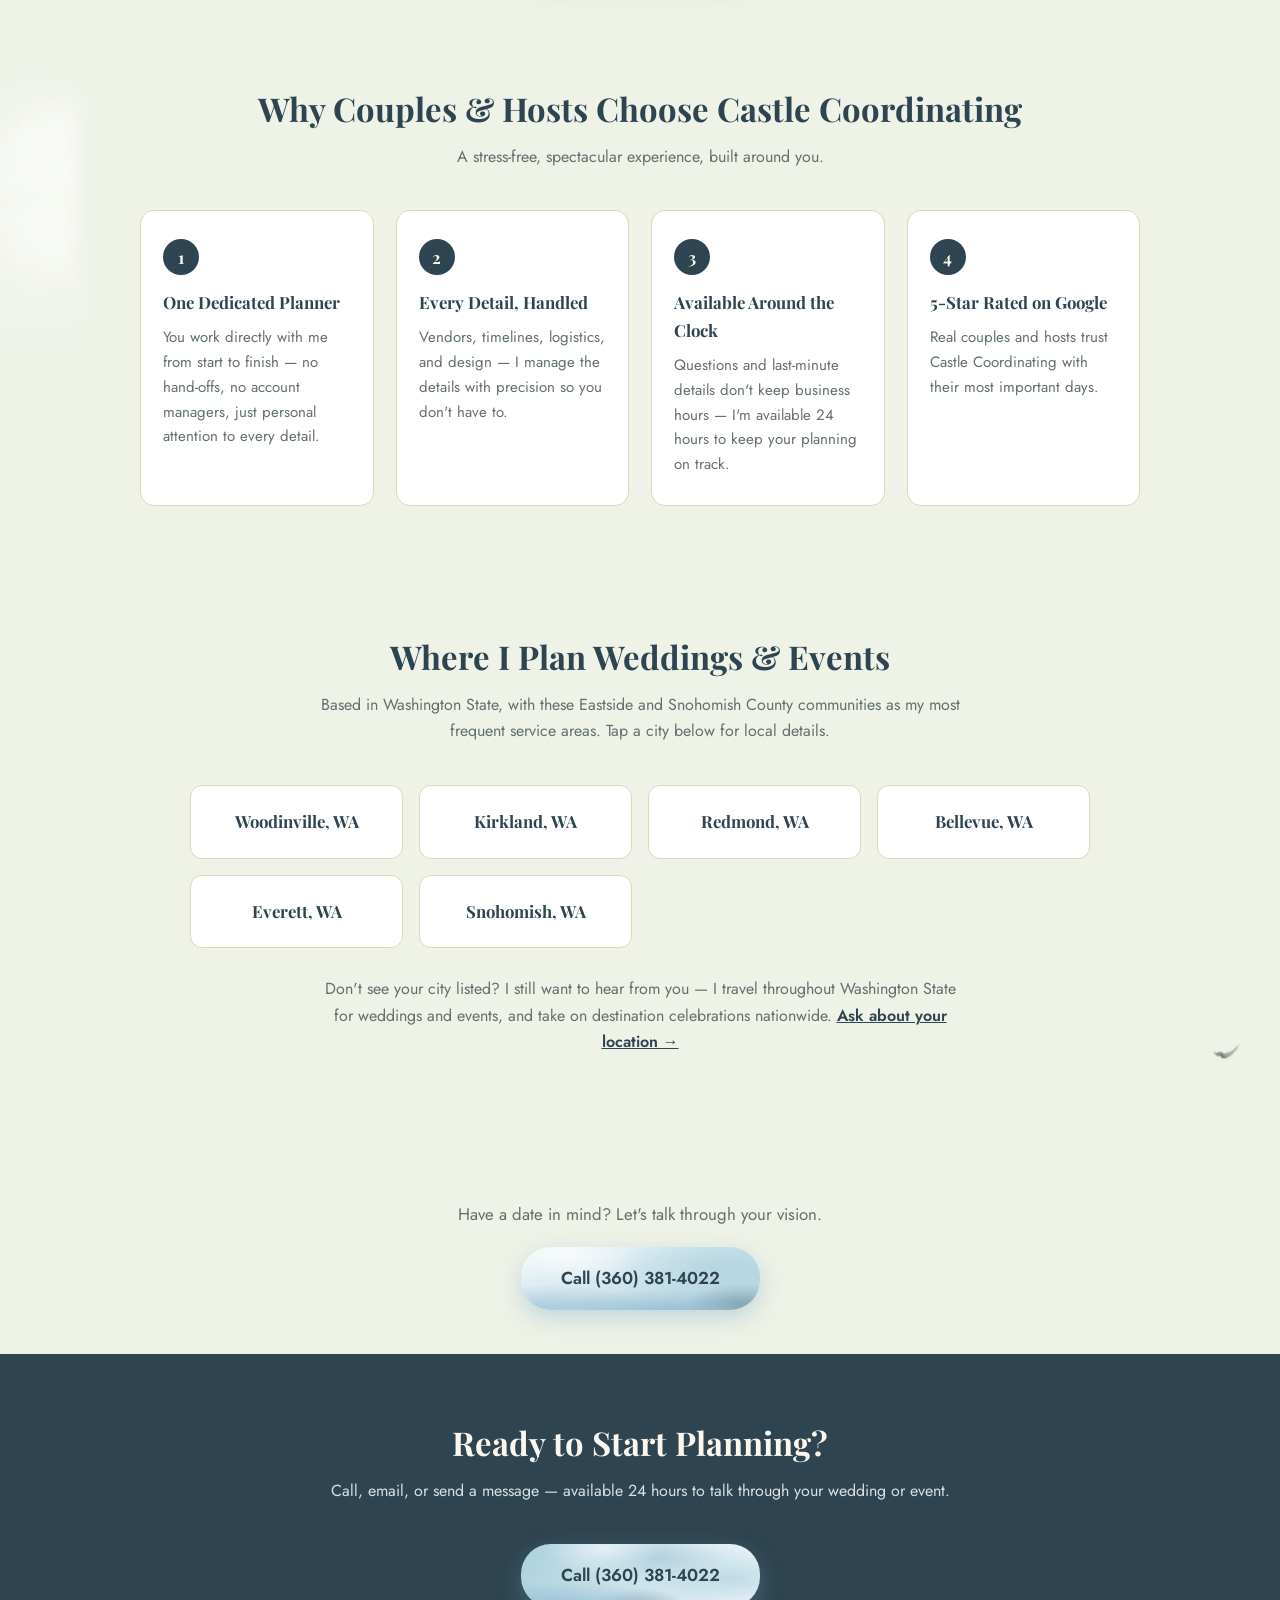
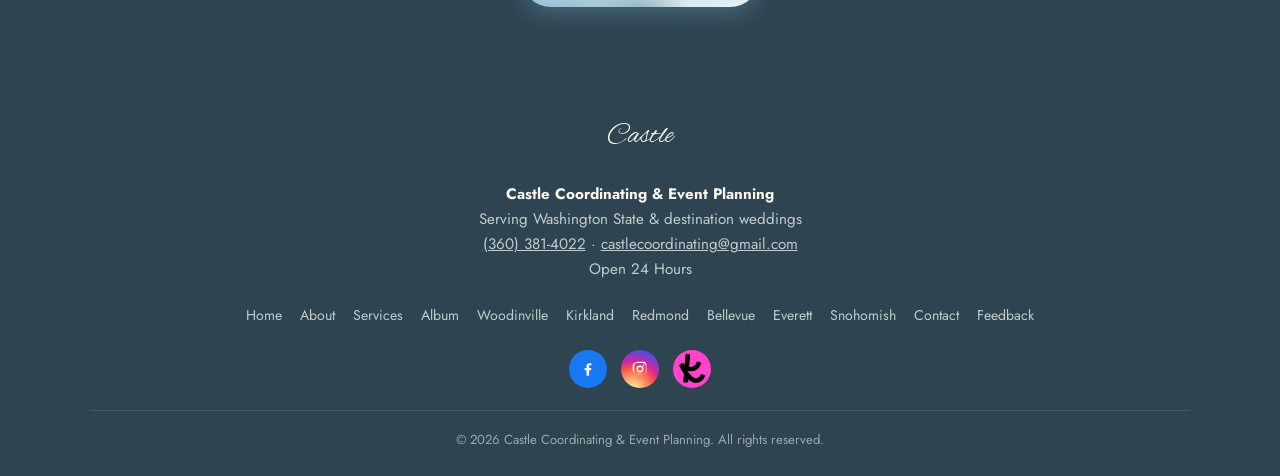
==== commit e2d6f023: "Remove population numbers from service areas and center the city names Co-Authored-By: Claude Sonnet" ====
--- a/index.html
+++ b/index.html
@@ -326,27 +326,21 @@
       <div class="areas-grid">
         <a class="area-card" href="wedding-planner-woodinville-wa.html">
           <div class="area-name">Woodinville, WA</div>
-          <div class="area-pop">Pop. ~13,600</div>
         </a>
         <a class="area-card" href="wedding-planner-kirkland-wa.html">
           <div class="area-name">Kirkland, WA</div>
-          <div class="area-pop">Pop. ~92,000</div>
         </a>
         <a class="area-card" href="wedding-planner-redmond-wa.html">
           <div class="area-name">Redmond, WA</div>
-          <div class="area-pop">Pop. ~77,000</div>
         </a>
         <a class="area-card" href="wedding-planner-bellevue-wa.html">
           <div class="area-name">Bellevue, WA</div>
-          <div class="area-pop">Pop. ~151,000</div>
         </a>
         <a class="area-card" href="wedding-planner-everett-wa.html">
           <div class="area-name">Everett, WA</div>
-          <div class="area-pop">Pop. ~110,000</div>
         </a>
         <a class="area-card" href="wedding-planner-snohomish-wa.html">
           <div class="area-name">Snohomish, WA</div>
-          <div class="area-pop">Pop. ~10,700</div>
         </a>
       </div>
       <p class="section-sub" style="margin-top:0;">Don't see your city listed? I still want to hear from you — I travel throughout Washington State for weddings and events, and take on destination celebrations nationwide. <a href="contact.html" style="color:var(--blue-darker); font-weight:600; text-decoration:underline;">Ask about your location &rarr;</a></p>
--- a/css/main.css
+++ b/css/main.css
@@ -564,13 +564,15 @@
   border: 1px solid var(--border-color);
   border-radius: 12px;
   padding: 22px 16px;
+  display: flex;
+  align-items: center;
+  justify-content: center;
   text-align: center;
   text-decoration: none;
   transition: border-color 0.2s ease, transform 0.2s ease;
 }
 .area-card:hover { border-color: var(--rose-deep); transform: translateY(-2px); }
 .area-card .area-name { font-weight: 700; color: var(--blue-darker); font-size: 1.05rem; font-family: "Playfair Display", serif; }
-.area-card .area-pop { color: var(--ink-muted); font-size: 0.85rem; margin-top: 4px; }
 
 /* About / trust */
 .about-section { position: relative; }
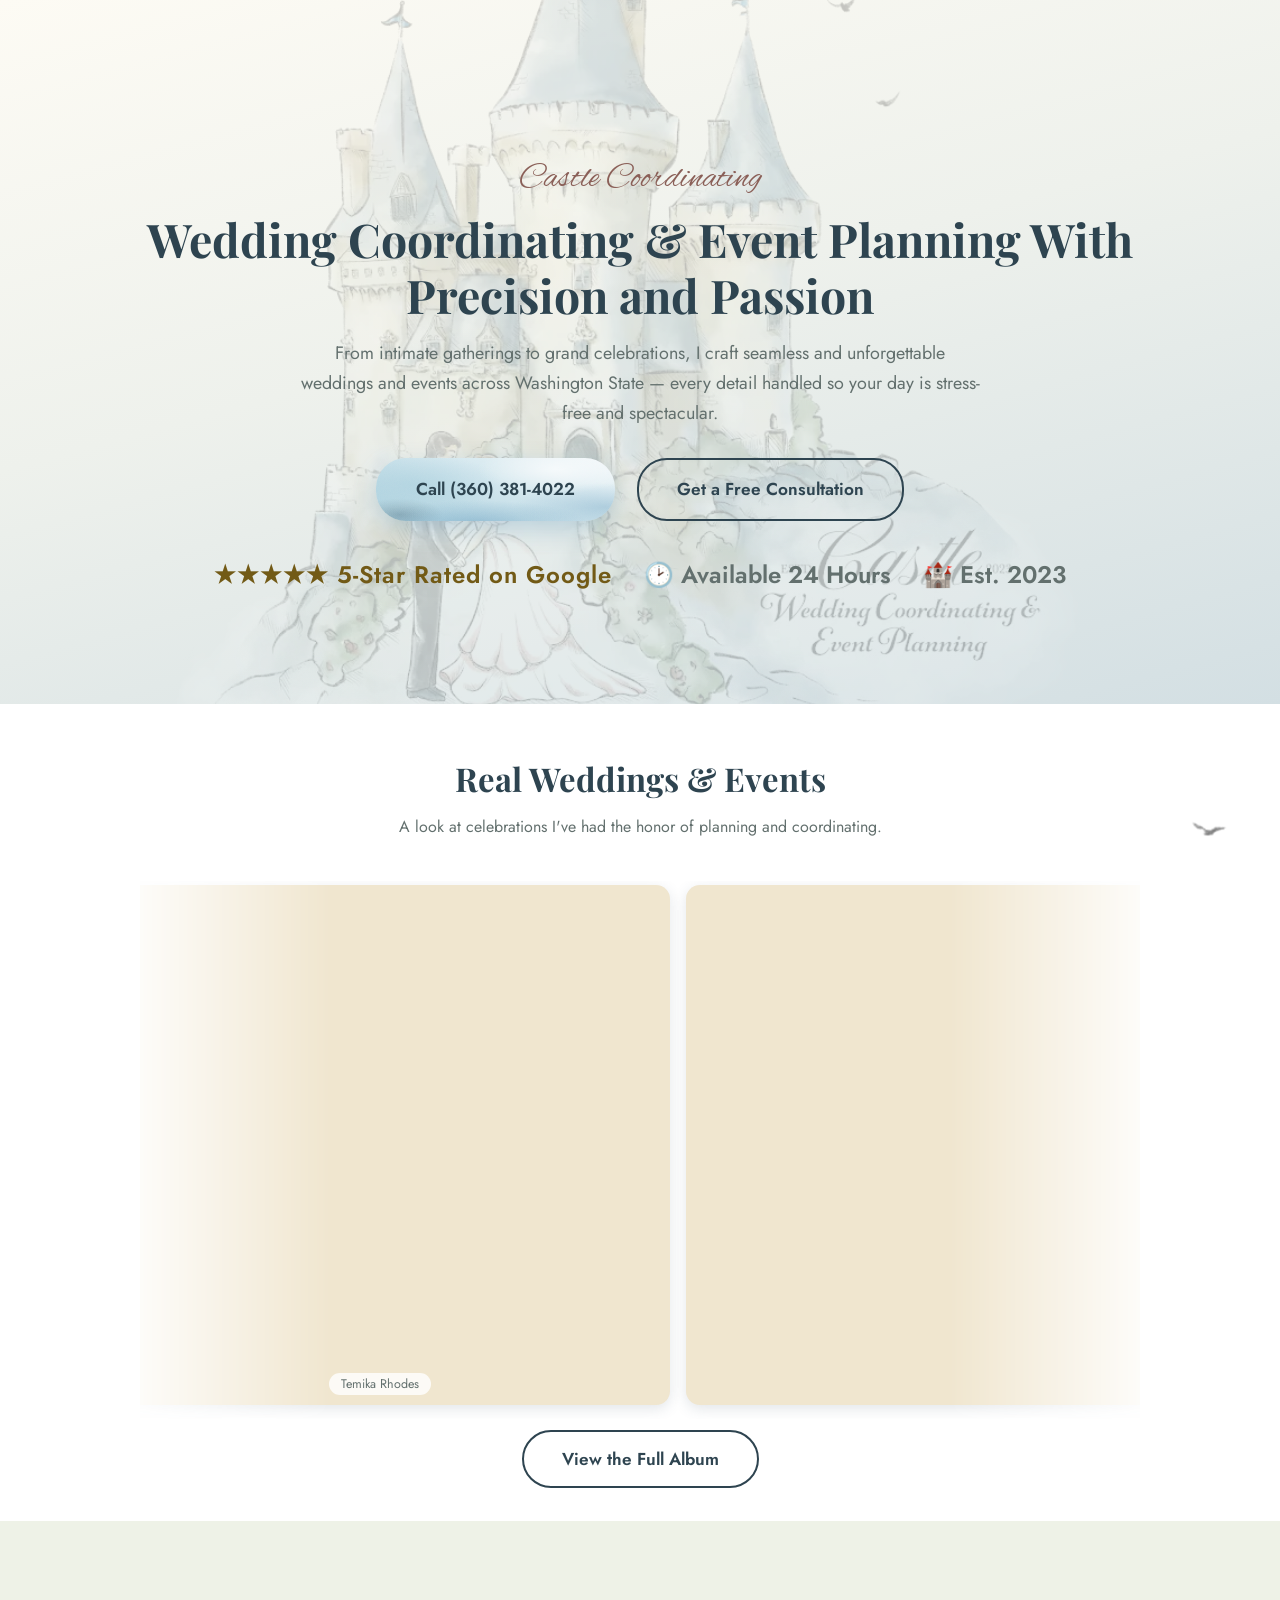
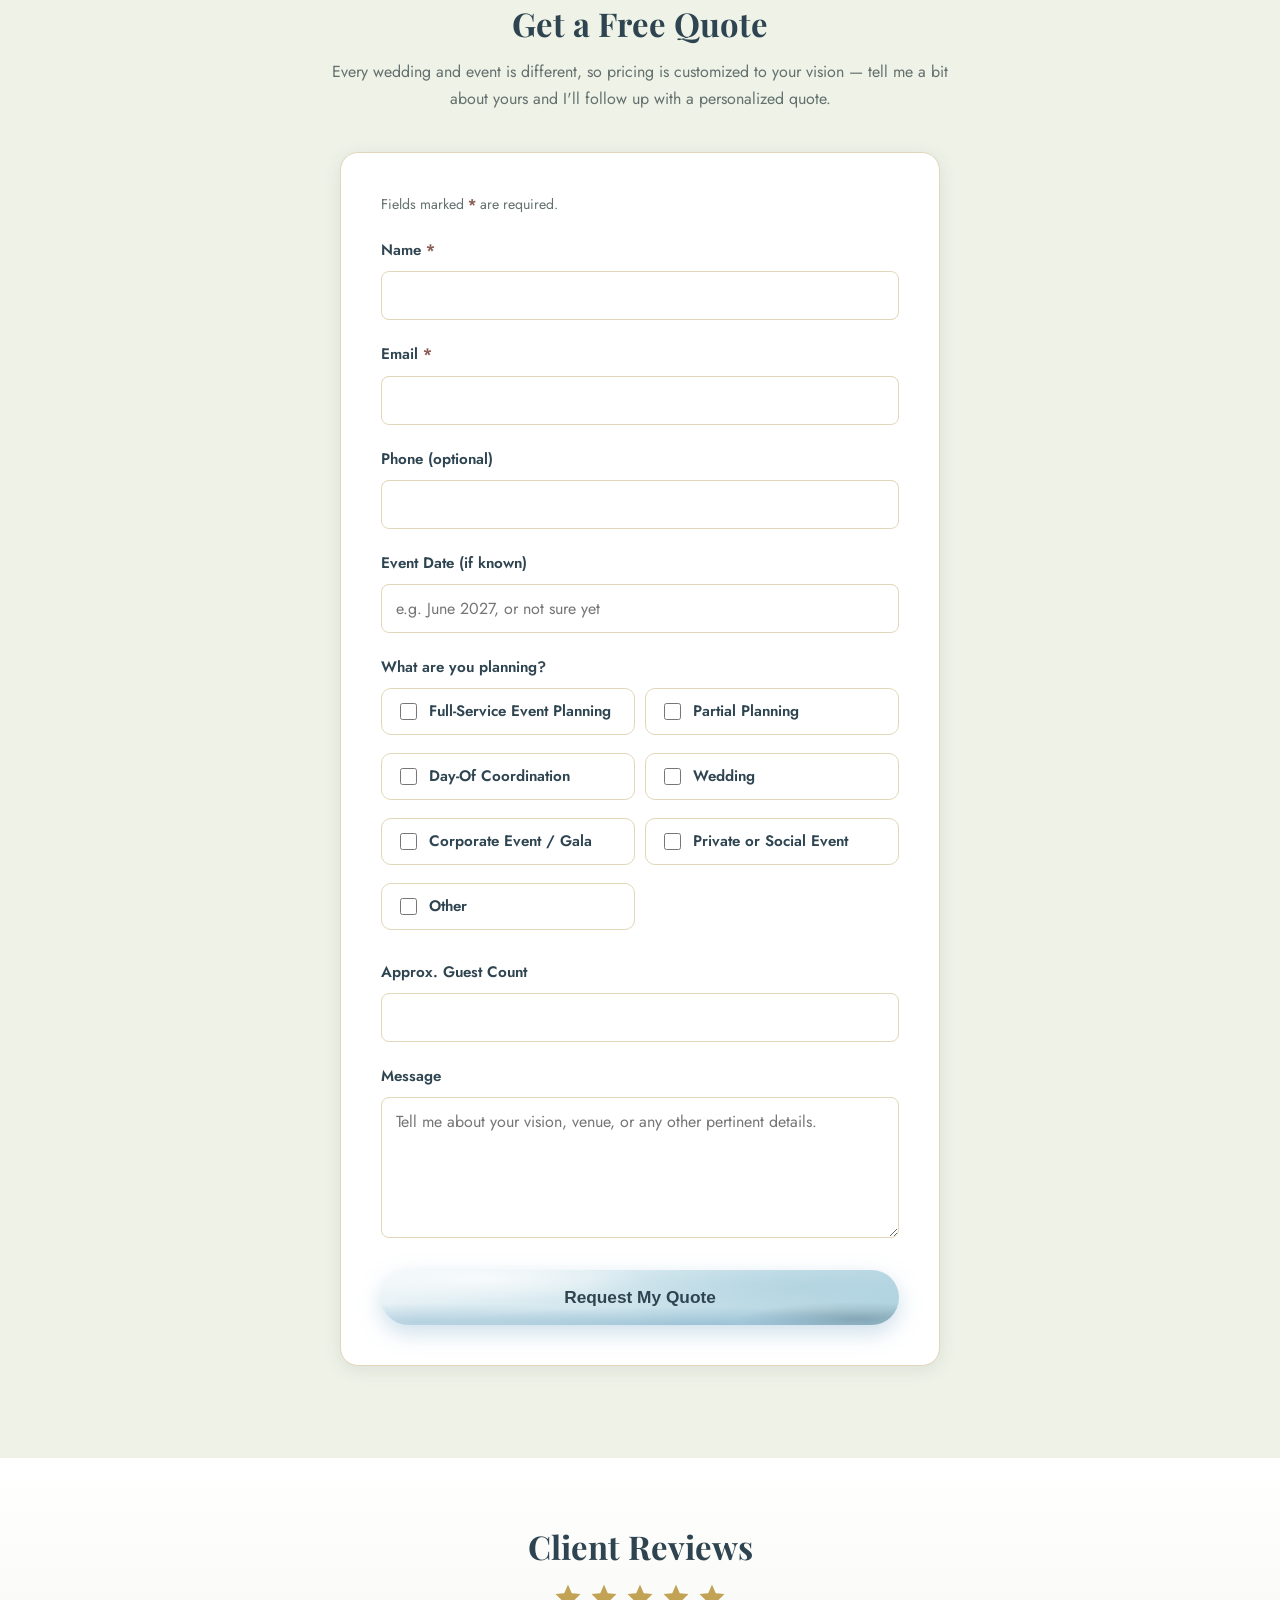
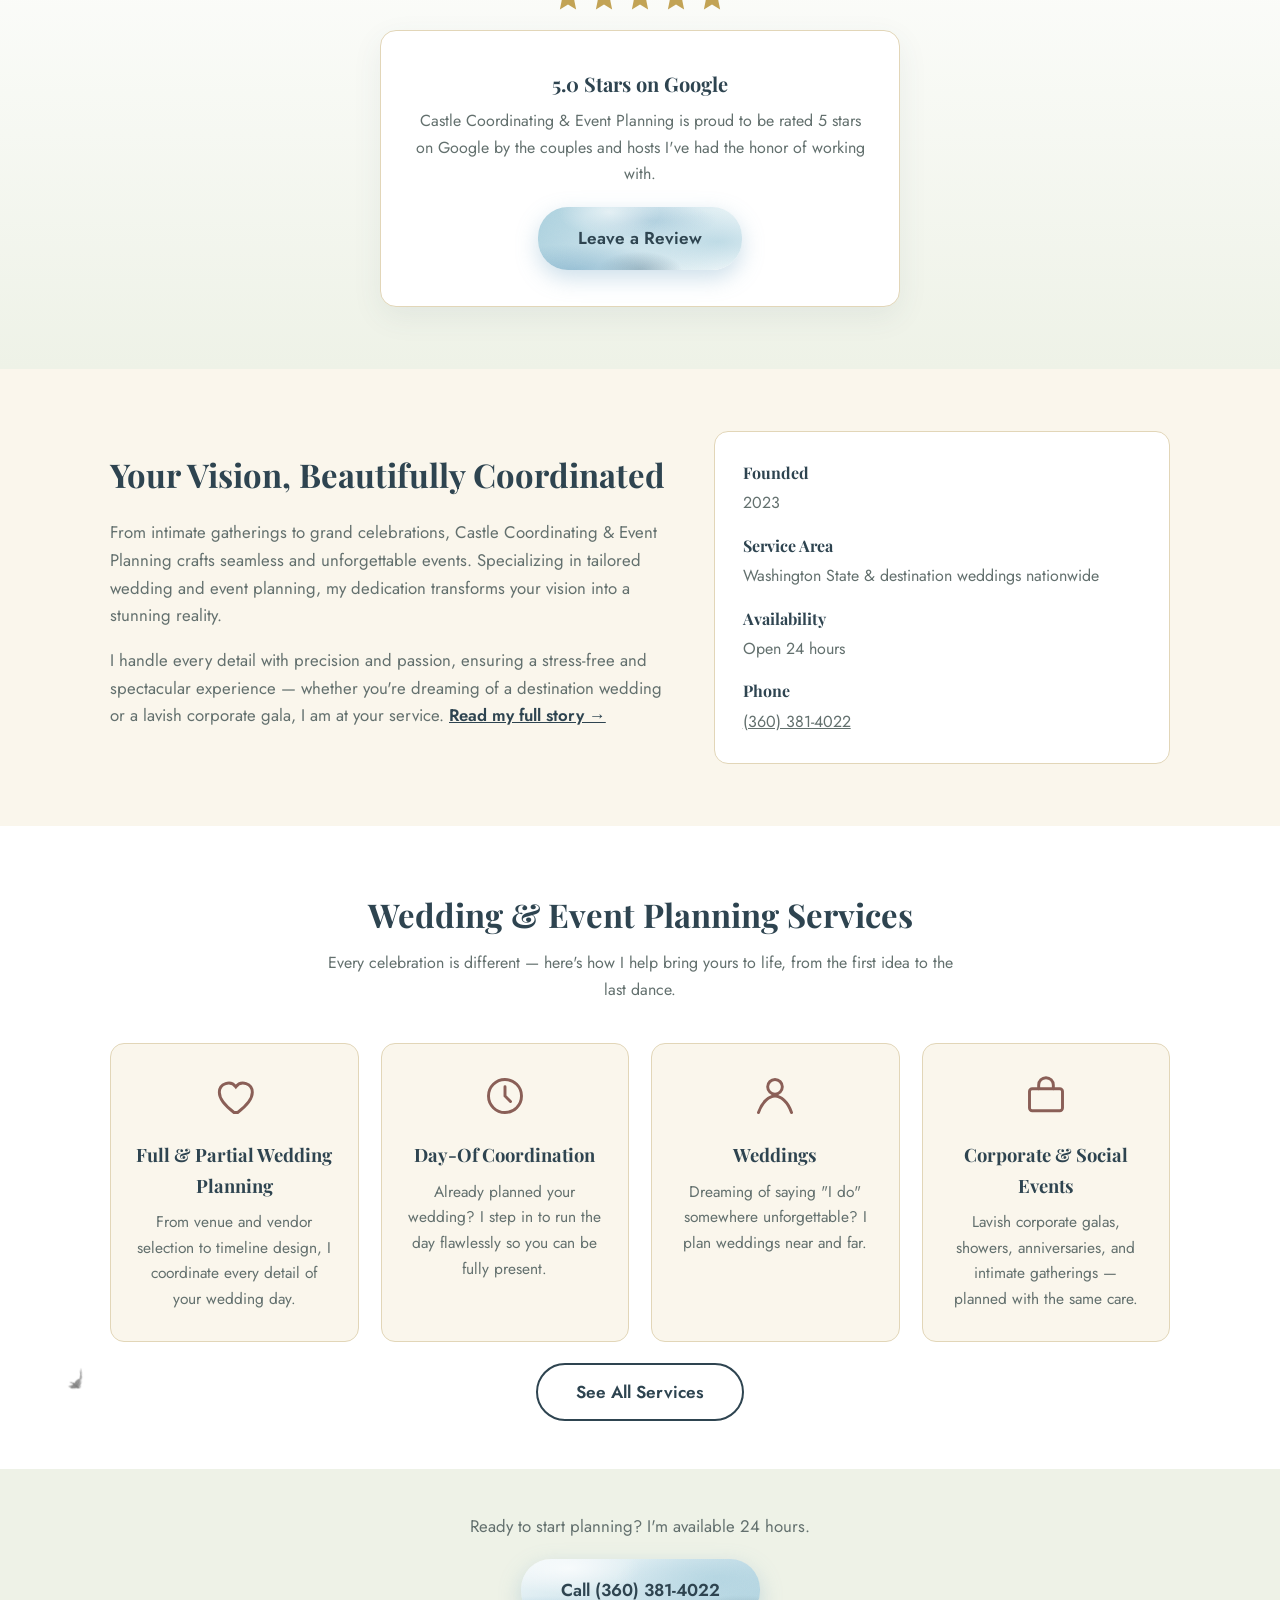
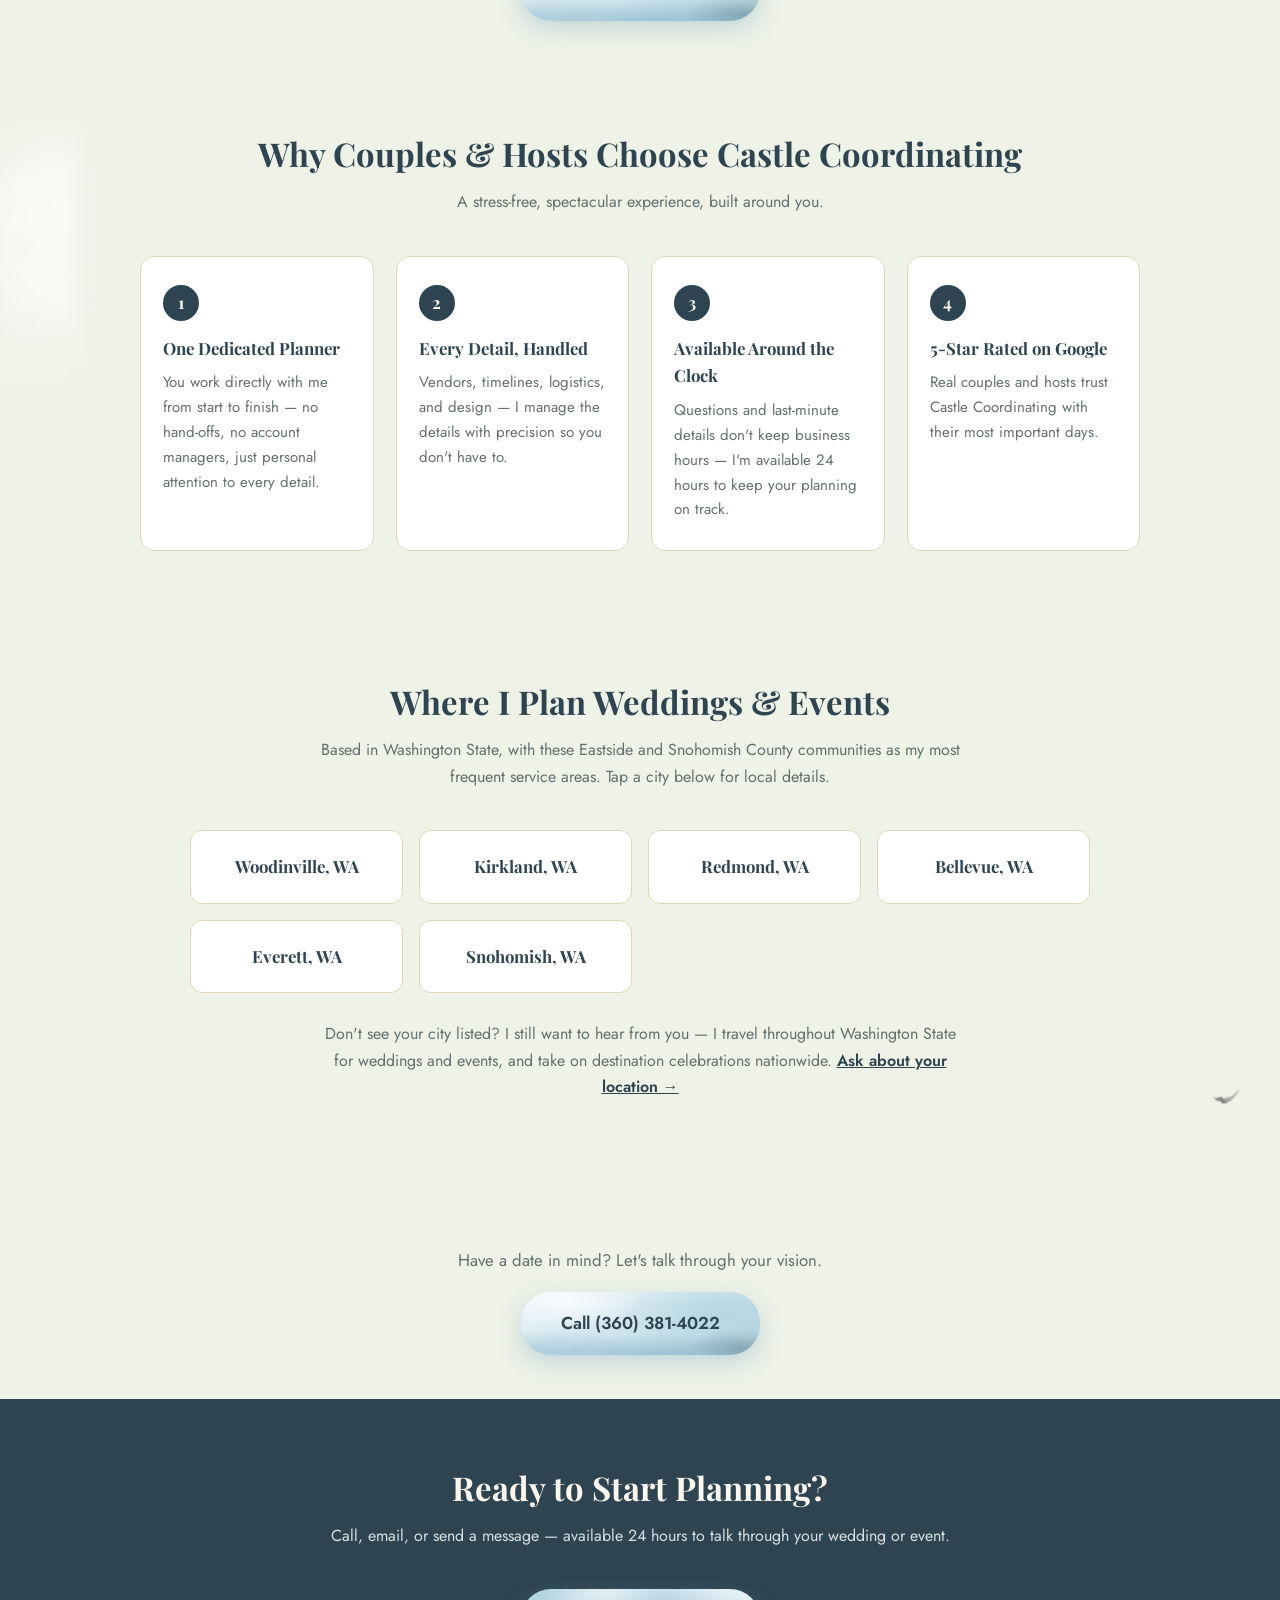
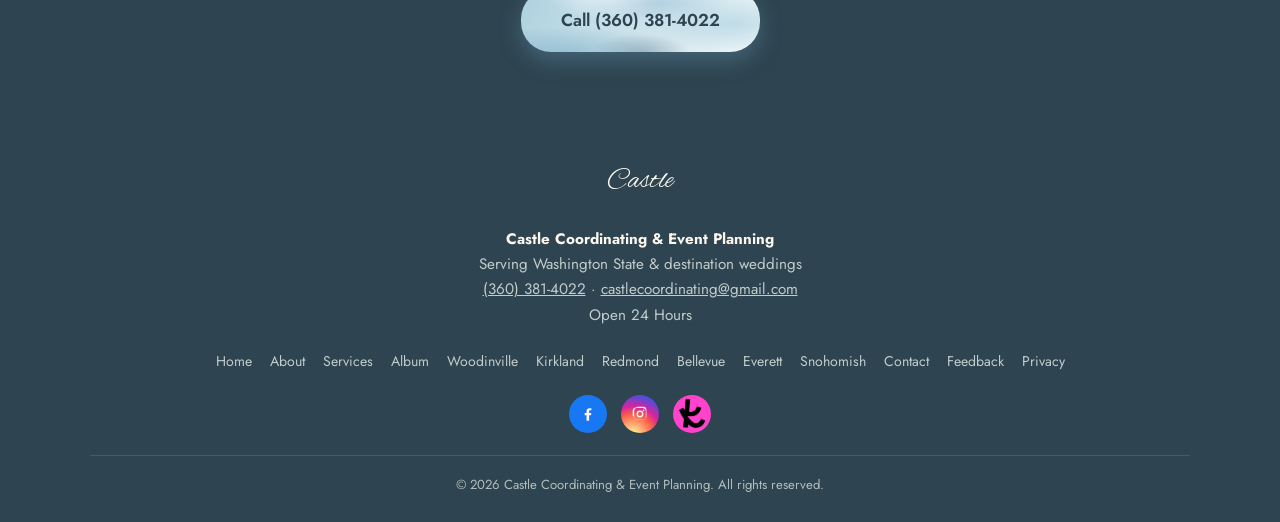
==== commit 5321dc6c: "Site-wide page updates: privacy policy, 404, SEO/structured data, forms, wording - New privacy.html " ====
--- a/index.html
+++ b/index.html
@@ -1,411 +1,425 @@
-<!DOCTYPE html>
-<html lang="en">
-<head>
-<meta charset="UTF-8">
-<meta name="viewport" content="width=device-width, initial-scale=1.0">
-
-<!-- Google tag (gtag.js) -->
-<script async src="https://www.googletagmanager.com/gtag/js?id=G-0M2VTC16CK"></script>
-<script>
-  window.dataLayer = window.dataLayer || [];
-  function gtag(){dataLayer.push(arguments);}
-  gtag('js', new Date());
-  gtag('config', 'G-0M2VTC16CK');
-</script>
-
-<title>Wedding Planner &amp; Event Coordinator | Castle Coordinating</title>
-<meta name="description" content="5-star rated wedding &amp; event planner. Bespoke wedding coordinating, destination weddings, and corporate event planning. Call (360) 381-4022 — available 24/7.">
-<link rel="canonical" href="https://www.castlecoordinating.com/">
-<link rel="preconnect" href="https://fonts.googleapis.com">
-<link rel="preconnect" href="https://fonts.gstatic.com" crossorigin>
-<link href="https://fonts.googleapis.com/css2?family=Alex+Brush&family=Jost:wght@400;500;600&family=Playfair+Display:wght@600;700&display=swap" rel="stylesheet">
-
+<!DOCTYPE html>
+<html lang="en">
+<head>
+<meta charset="UTF-8">
+<meta name="viewport" content="width=device-width, initial-scale=1.0">
+
+<!-- Google tag (gtag.js) -->
+<script async src="https://www.googletagmanager.com/gtag/js?id=G-0M2VTC16CK"></script>
+<script>
+  window.dataLayer = window.dataLayer || [];
+  function gtag(){dataLayer.push(arguments);}
+  gtag('js', new Date());
+  gtag('config', 'G-0M2VTC16CK');
+</script>
+
+<title>Wedding Planner &amp; Event Coordinator | Castle Coordinating</title>
+<meta name="description" content="5-star rated wedding &amp; event planner. Tailored wedding coordinating, full-service event planning, and corporate galas. Call (360) 381-4022 — available 24/7.">
+<link rel="canonical" href="https://castlecoordinating.com/">
+<link rel="preconnect" href="https://fonts.googleapis.com">
+<link rel="preconnect" href="https://fonts.gstatic.com" crossorigin>
+<link href="https://fonts.googleapis.com/css2?family=Alex+Brush&family=Jost:wght@400;500;600&family=Playfair+Display:wght@600;700&display=swap" rel="stylesheet">
+
 <meta property="og:type" content="website">
-<meta property="og:title" content="Wedding Planner &amp; Event Coordinator | Castle Coordinating">
-<meta property="og:description" content="5-star rated wedding &amp; event planner. Bespoke wedding coordinating, destination weddings, and corporate event planning.">
-<meta property="og:url" content="https://www.castlecoordinating.com/">
-<meta property="og:image" content="https://www.castlecoordinating.com/images/logo.webp">
-<meta property="og:locale" content="en_US">
-
-<meta name="twitter:card" content="summary_large_image">
-<meta name="twitter:title" content="Wedding Planner &amp; Event Coordinator | Castle Coordinating">
-<meta name="twitter:description" content="5-star rated wedding &amp; event planner. Bespoke wedding coordinating, destination weddings, and corporate event planning.">
-<meta name="twitter:image" content="https://www.castlecoordinating.com/images/logo.webp">
-
+<meta property="og:site_name" content="Castle Coordinating &amp; Event Planning">
+<meta property="og:title" content="Wedding Planner &amp; Event Coordinator | Castle Coordinating">
+<meta property="og:description" content="5-star rated wedding &amp; event planner. Tailored wedding coordinating, full-service event planning, and corporate galas.">
+<meta property="og:url" content="https://castlecoordinating.com/">
+<meta property="og:image" content="https://castlecoordinating.com/images/og-image.jpg">
+<meta property="og:image:width" content="1200">
+<meta property="og:image:height" content="630">
+<meta property="og:image:alt" content="Castle Coordinating &amp; Event Planning logo: a watercolor castle with a bride and groom">
+<meta property="og:locale" content="en_US">
+
+<meta name="twitter:card" content="summary_large_image">
+<meta name="twitter:title" content="Wedding Planner &amp; Event Coordinator | Castle Coordinating">
+<meta name="twitter:description" content="5-star rated wedding &amp; event planner. Tailored wedding coordinating, full-service event planning, and corporate galas.">
+<meta name="twitter:image" content="https://castlecoordinating.com/images/og-image.jpg">
+<meta name="twitter:image:alt" content="Castle Coordinating &amp; Event Planning logo: a watercolor castle with a bride and groom">
+
 <link rel="icon" href="favicon.svg" type="image/svg+xml">
-
-<script type="application/ld+json">
-{
-  "@context": "https://schema.org",
-  "@type": "ProfessionalService",
-  "name": "Castle Coordinating & Event Planning",
-  "image": "https://www.castlecoordinating.com/images/logo.webp",
-  "telephone": "+1-360-381-4022",
-  "email": "castlecoordinating@gmail.com",
-  "url": "https://www.castlecoordinating.com/",
-  "description": "From intimate gatherings to grand celebrations, Castle Coordinating & Event Planning crafts seamless and unforgettable weddings and events throughout Washington State.",
-  "priceRange": "$$",
-  "foundingDate": "2023",
-  "areaServed": [
-    { "@type": "City", "name": "Woodinville, WA" },
-    { "@type": "City", "name": "Kirkland, WA" },
-    { "@type": "City", "name": "Redmond, WA" },
-    { "@type": "City", "name": "Bellevue, WA" },
-    { "@type": "City", "name": "Everett, WA" },
-    { "@type": "City", "name": "Snohomish, WA" },
-    { "@type": "State", "name": "Washington" }
-  ],
-  "serviceType": ["Wedding Planning", "Wedding Coordination", "Corporate Event Planning"],
-  "openingHoursSpecification": {
-    "@type": "OpeningHoursSpecification",
-    "dayOfWeek": ["Monday","Tuesday","Wednesday","Thursday","Friday","Saturday","Sunday"],
-    "opens": "00:00",
-    "closes": "23:59"
-  },
-  "sameAs": [
-    "https://www.facebook.com/profile.php?id=61554140120634",
-    "https://www.instagram.com/castleweddingcoordinating/"
-  ]
-}
-</script>
-<link rel="stylesheet" href="css/main.css">
-</head>
-<body>
-
-<header class="site-header">
-  <div class="header-inner">
-    <a href="index.html" class="brand">
-      <img src="images/logo.webp" alt="Castle Coordinating & Event Planning logo" class="brand-logo-img" width="44" height="44" onerror="this.style.display='none';this.onerror=null;">
-      <span>
-        <span class="script">Castle</span>
-        <span class="brand-sub">Coordinating &amp; Event Planning</span>
-      </span>
-    </a>
-    <button class="nav-toggle" id="navToggle" aria-label="Toggle navigation" aria-expanded="false">&#9776;</button>
-    <nav class="main-nav" id="mainNav">
-      <a href="services.html">Services</a>
-      <a href="album.html">Album</a>
-      <a href="#service-areas">Service Areas</a>
-      <a href="#estimate">Get a Quote</a>
-      <a href="#reviews">Reviews</a>
-      <a href="about.html">About</a>
-      <a href="contact.html">Contact</a>
+<link rel="icon" type="image/png" sizes="48x48" href="images/icons/favicon-48.png">
+<link rel="apple-touch-icon" href="images/icons/apple-touch-icon.png">
+<link rel="manifest" href="site.webmanifest">
+<meta name="theme-color" content="#46596b">
+
+<script type="application/ld+json">
+{
+  "@context": "https://schema.org",
+  "@type": "ProfessionalService",
+  "name": "Castle Coordinating & Event Planning",
+  "image": "https://castlecoordinating.com/images/logo.webp",
+  "telephone": "+1-360-381-4022",
+  "logo": "https://castlecoordinating.com/images/logo.webp",
+  "address": { "@type": "PostalAddress", "addressRegion": "WA", "addressCountry": "US" },
+  "email": "castlecoordinating@gmail.com",
+  "url": "https://castlecoordinating.com/",
+  "description": "From intimate gatherings to grand celebrations, Castle Coordinating & Event Planning crafts seamless and unforgettable weddings and events throughout Washington State.",
+  "priceRange": "$$",
+  "foundingDate": "2023",
+  "areaServed": [
+    { "@type": "City", "name": "Woodinville, WA" },
+    { "@type": "City", "name": "Kirkland, WA" },
+    { "@type": "City", "name": "Redmond, WA" },
+    { "@type": "City", "name": "Bellevue, WA" },
+    { "@type": "City", "name": "Everett, WA" },
+    { "@type": "City", "name": "Snohomish, WA" },
+    { "@type": "State", "name": "Washington" }
+  ],
+  "serviceType": ["Wedding Planning", "Wedding Coordination", "Corporate Event Planning"],
+  "openingHoursSpecification": {
+    "@type": "OpeningHoursSpecification",
+    "dayOfWeek": ["Monday","Tuesday","Wednesday","Thursday","Friday","Saturday","Sunday"],
+    "opens": "00:00",
+    "closes": "23:59"
+  },
+  "sameAs": [
+    "https://www.facebook.com/profile.php?id=61554140120634",
+    "https://www.instagram.com/castleweddingcoordinating/",
+    "https://www.google.com/maps?cid=16629083969758744141"
+  ]
+}
+</script>
+<link rel="stylesheet" href="css/main.css?v=20261107">
+</head>
+<body>
+
+<header class="site-header">
+  <div class="header-inner">
+    <a href="/" class="brand">
+      <img src="images/logo.webp" alt="Castle Coordinating & Event Planning logo" class="brand-logo-img" width="44" height="44" onerror="this.style.display='none';this.onerror=null;">
+      <span>
+        <span class="script">Castle</span>
+        <span class="brand-sub">Coordinating &amp; Event Planning</span>
+      </span>
+    </a>
+    <button class="nav-toggle" id="navToggle" aria-label="Toggle navigation" aria-expanded="false">&#9776;</button>
+    <nav class="main-nav" id="mainNav">
+      <a href="services.html">Services</a>
+      <a href="album.html">Album</a>
+      <a href="#service-areas">Service Areas</a>
+      <a href="#estimate">Get a Quote</a>
+      <a href="#reviews">Reviews</a>
+      <a href="about.html">About</a>
+      <a href="contact.html">Contact</a>+
+      <a href="tel:+13603814022" class="call-btn" onclick="trackCall('header_phone_button')">Call (360) 381-4022</a>
+    </nav>
+  </div>
+</header>
+
+<main id="top">
+
+  <!-- Hero -->
+  <section class="hero">
+    <div class="container">
+      <span class="eyebrow">Castle Coordinating</span>
+      <h1>Wedding Coordinating &amp; Event Planning With Precision and Passion</h1>
+      <p class="subhead">From intimate gatherings to grand celebrations, I craft seamless and unforgettable weddings and events across Washington State — every detail handled so your day is stress-free and spectacular.</p>
+      <div class="hero-ctas">
+        <a href="tel:+13603814022" class="btn-primary" onclick="trackCall('hero_phone_button')">Call (360) 381-4022</a>
+        <a href="contact.html" class="btn-secondary">Get a Free Consultation</a>
+      </div>
+      <div class="hero-badges">
+        <span class="stars">&#9733;&#9733;&#9733;&#9733;&#9733; 5-Star Rated on Google</span>
+        <span>&#128337; Available 24 Hours</span>
+        <span>&#127984; Est. 2023</span>
+      </div>
+    </div>
+  </section>
+
+  <!-- Gallery -->
+  <section class="gallery-section" id="gallery">
+    <div class="bg-lbird lb-2 lb-p2" aria-hidden="true"></div>
+    <div class="container">
+      <h2 class="section-title">Real Weddings &amp; Events</h2>
+      <p class="section-sub">A look at celebrations I've had the honor of planning and coordinating.</p>
+      <div class="carousel" id="galleryCarousel">
+        <div class="carousel-track" id="carouselTrack" tabindex="0" role="region" aria-label="Photo gallery — swipe or use arrow keys">
+          <div class="carousel-slide"><img src="images/gallery/gallery-1.webp" width="1360" height="972" alt="Wedding reception room set with round and long tables in white and lavender linens" loading="lazy"><span class="slide-credit">Valerie Noel Photography</span></div>
+          <div class="carousel-slide"><img src="images/gallery/gallery-2.webp" width="680" height="1020" alt="Sliced naked wedding cake garnished with a fresh daisy" loading="lazy"><span class="slide-credit">Alex B. Jones Photography</span></div>
+          <div class="carousel-slide"><img src="images/gallery/gallery-3.webp" width="1360" height="907" alt="Guests gathered outdoors around a catering food truck in a wooded setting" loading="lazy"><span class="slide-credit">Alex B. Jones Photography</span></div>
+          <div class="carousel-slide"><img src="images/gallery/gallery-4.webp" width="729" height="1020" alt="Outdoor wedding ceremony beneath a wooden gazebo surrounded by trees" loading="lazy"><span class="slide-credit">Valerie Noel Photography</span></div>
+          <div class="carousel-slide"><img src="images/gallery/gallery-5.webp" width="729" height="1020" alt="Bride and groom dancing on the lawn in front of a wooden gazebo" loading="lazy"><span class="slide-credit">Valerie Noel Photography</span></div>
+          <div class="carousel-slide"><img src="images/gallery/gallery-6.webp" width="729" height="1020" alt="Black-and-white photo of bride and groom kissing at the altar inside a barn venue" loading="lazy"><span class="slide-credit">Temika Rhodes</span></div>
+          <div class="carousel-slide"><img src="images/gallery/gallery-7.webp" width="720" height="960" alt="Blue and white hydrangea floral centerpiece displayed on a wine barrel" loading="lazy"></div>
+          <div class="carousel-slide"><img src="images/gallery/gallery-8.webp" width="1179" height="725" alt="Exterior of the Machias Meadows event venue with its entrance sign" loading="lazy"><span class="slide-credit">Tanyabes Photo</span></div>
+          <div class="carousel-slide"><img src="images/gallery/gallery-9.webp" width="720" height="960" alt="Wood-paneled photo backdrop decorated with a blue and white balloon garland" loading="lazy"></div>
+          <div class="carousel-slide"><img src="images/gallery/gallery-10.webp" width="1179" height="741" alt="Dessert table with four tiered cakes topped with fresh berries" loading="lazy"><span class="slide-credit">Tanyabes Photo</span></div>
+          <div class="carousel-slide"><img src="images/gallery/gallery-11.webp" width="1179" height="688" alt="Rustic favor table with a LOVE sign and rows of wrapped appetizer cones" loading="lazy"><span class="slide-credit">Tanyabes Photo</span></div>
+          <div class="carousel-slide"><img src="images/gallery/gallery-12.webp" width="1179" height="878" alt="Reception table set with white linens, gold flatware, and a greenery centerpiece" loading="lazy"><span class="slide-credit">Tanyabes Photo</span></div>
+          <div class="carousel-slide"><img src="images/gallery/gallery-13.webp" width="720" height="540" alt="Guests seated at round tables during an indoor evening event with stage lighting" loading="lazy"></div>
+          <div class="carousel-slide"><img src="images/gallery/gallery-14.webp" width="729" height="1020" alt="Bridal bouquet, white heels, and wedding rings displayed in a wooden box" loading="lazy"><span class="slide-credit">Temika Rhodes</span></div>
+          <div class="carousel-slide"><img src="images/gallery/gallery-15.webp" width="1360" height="907" alt="Newlyweds walking through a bubble send-off in traditional and formal wedding attire" loading="lazy"><span class="slide-credit">Alex B. Jones Photography</span></div>
+          <div class="carousel-slide"><img src="images/gallery/gallery-16.webp" width="1360" height="907" alt="Outdoor mountain-view wedding ceremony beneath a floral arch" loading="lazy"><span class="slide-credit">Alex B. Jones Photography</span></div>
+          <div class="carousel-slide"><img src="images/gallery/gallery-17.webp" width="680" height="1020" alt="Indoor wedding ceremony with a stained-glass-style backdrop and string lights" loading="lazy"><span class="slide-credit">Alex B. Jones Photography</span></div>
+          <div class="carousel-slide"><img src="images/gallery/gallery-18.webp" width="1179" height="668" alt="Candlelit wedding ceremony aisle inside a timber-frame barn" loading="lazy"><span class="slide-credit">Tanyabes Photo</span></div>
+          <div class="carousel-slide"><img src="images/gallery/gallery-19.webp" width="729" height="1020" alt="Black-and-white photo of newlyweds walking through a confetti send-off" loading="lazy"><span class="slide-credit">Temika Rhodes</span></div>
+          <div class="carousel-slide"><img src="images/gallery/gallery-20.webp" width="720" height="960" alt="Anniversary celebration sign and guestbook table with fresh flowers" loading="lazy"></div>
+          <div class="carousel-slide"><img src="images/gallery/tayla-bubbles.webp" width="729" height="1020" alt="Bride and groom smiling at each other in a shower of bubbles during an outdoor send-off" loading="lazy"><span class="slide-credit">Valerie Noel Photography</span></div>
+        </div>
+      </div>
+      <p class="album-link"><a href="album.html" class="btn-secondary">View the Full Album</a></p>
+    </div>
+  </section>
+
+  <!-- Get a Quote -->
+  <section class="contact-form-section" id="estimate">
+    <div class="container">
+      <h2 class="section-title">Get a Free Quote</h2>
+      <p class="section-sub">Every wedding and event is different, so pricing is customized to your vision — tell me a bit about yours and I'll follow up with a personalized quote.</p>
+      <form class="contact-form" name="contact" method="POST" data-netlify="true" data-netlify-honeypot="bot-field" id="contactFormEl">
+        <input type="hidden" name="form-name" value="contact">
+        <p class="hidden-field" aria-hidden="true">
+          <label>Don't fill this out if you're human: <input name="bot-field" tabindex="-1" autocomplete="off"></label>
+        </p>
+        <p class="form-note">Fields marked <span class="req" aria-hidden="true">*</span> are required.</p>
+        <div class="form-group">
+          <label for="contact-name">Name <span class="req" aria-hidden="true">*</span></label>
+          <input type="text" id="contact-name" name="name" autocomplete="name" required>
+        </div>
+        <div class="form-group">
+          <label for="contact-email">Email <span class="req" aria-hidden="true">*</span></label>
+          <input type="email" id="contact-email" name="email" autocomplete="email" required>
+        </div>
+        <div class="form-group">
+          <label for="contact-phone">Phone (optional)</label>
+          <input type="tel" id="contact-phone" name="phone" autocomplete="tel">
+        </div>
+        <div class="form-group">
+          <label for="contact-event-date">Event Date (if known)</label>
+          <input type="text" id="contact-event-date" name="event_date" placeholder="e.g. June 2027, or not sure yet">
+        </div>
+        <fieldset class="form-group checkbox-fieldset">
+          <legend>What are you planning?</legend>
+          <div class="checkbox-group">
+            <label class="checkbox-chip"><input type="checkbox" name="interest" value="Full-Service Event Planning"><span>Full-Service Event Planning</span></label>
+            <label class="checkbox-chip"><input type="checkbox" name="interest" value="Partial Planning"><span>Partial Planning</span></label>
+            <label class="checkbox-chip"><input type="checkbox" name="interest" value="Day-Of Coordination"><span>Day-Of Coordination</span></label>
+            <label class="checkbox-chip"><input type="checkbox" name="interest" value="Wedding"><span>Wedding</span></label>
+            <label class="checkbox-chip"><input type="checkbox" name="interest" value="Corporate Event / Gala"><span>Corporate Event / Gala</span></label>
+            <label class="checkbox-chip"><input type="checkbox" name="interest" value="Private or Social Event"><span>Private or Social Event</span></label>
+            <label class="checkbox-chip"><input type="checkbox" name="interest" value="Other"><span>Other</span></label>
+          </div>
+        </fieldset>
+        <div class="form-group">
+          <label for="contact-guest-count">Approx. Guest Count</label>
+          <input type="number" id="contact-guest-count" name="guest_count" min="1" inputmode="numeric">
+        </div>
+        <div class="form-group">
+          <label for="contact-message">Message</label>
+          <textarea id="contact-message" name="message" rows="5" placeholder="Tell me about your vision, venue, or any other pertinent details."></textarea>
+        </div>
+        <button type="submit" class="btn-primary">Request My Quote</button>
+      </form>
+      <p class="form-status" id="contactFormStatus" role="status" aria-live="polite"></p>
+    </div>
+  </section>
+
+  <!-- Reviews -->
+  <section class="reviews-section" id="reviews">
+    <div class="container">
+      <h2 class="section-title">Client Reviews</h2>
+      <div class="stars-full" aria-hidden="true">
+        <svg viewBox="0 0 24 24"><polygon points="12,2 15,9 22,9.5 17,14.5 18.5,22 12,18 5.5,22 7,14.5 2,9.5 9,9"/></svg>
+        <svg viewBox="0 0 24 24"><polygon points="12,2 15,9 22,9.5 17,14.5 18.5,22 12,18 5.5,22 7,14.5 2,9.5 9,9"/></svg>
+        <svg viewBox="0 0 24 24"><polygon points="12,2 15,9 22,9.5 17,14.5 18.5,22 12,18 5.5,22 7,14.5 2,9.5 9,9"/></svg>
+        <svg viewBox="0 0 24 24"><polygon points="12,2 15,9 22,9.5 17,14.5 18.5,22 12,18 5.5,22 7,14.5 2,9.5 9,9"/></svg>
+        <svg viewBox="0 0 24 24"><polygon points="12,2 15,9 22,9.5 17,14.5 18.5,22 12,18 5.5,22 7,14.5 2,9.5 9,9"/></svg>
+      </div>
+      <div class="review-badge">
+        <h3>5.0 Stars on Google</h3>
+        <p>Castle Coordinating &amp; Event Planning is proud to be rated 5 stars on Google by the couples and hosts I've had the honor of working with.</p>
+        <a href="https://www.google.com/search?q=castle+coordinating&amp;sca_esv=929e32f37502ba76&amp;rlz=1C1HKFL_enUS1230US1230&amp;amc=1&amp;aep=48&amp;prmd=ivns&amp;sxsrf=APpeQnsjrV8PJjdto0N4Y3705R0ITElzbg:1789767930161&amp;source=lnms&amp;sa=X&amp;ved=2ahUKEwiZidSNjfmWAxU4BzQIHWXaHMwQ0pQJegQICBAF#lrd=0x4a2479d80e5a006f:0xe6c65fc40d9cce4d,3,,,," class="btn-primary" target="_blank" rel="noopener noreferrer" onclick="if(typeof gtag==='function'){gtag('event','review_click',{link_location:'reviews_leave_review_button'});}">Leave a Review</a>
+      </div>
+    </div>
+  </section>
+
+  <!-- About teaser -->
+  <section class="about-section">
+    <div class="container">
+      <div class="about-copy">
+        <h2 class="section-title">Your Vision, Beautifully Coordinated</h2>
+        <p>From intimate gatherings to grand celebrations, Castle Coordinating &amp; Event Planning crafts seamless and unforgettable events. Specializing in tailored wedding and event planning, my dedication transforms your vision into a stunning reality.</p>
+        <p>I handle every detail with precision and passion, ensuring a stress-free and spectacular experience — whether you're dreaming of a destination wedding or a lavish corporate gala, I am at your service. <a href="about.html" style="color:var(--blue-darker); font-weight:600; text-decoration:underline;">Read my full story &rarr;</a></p>
+      </div>
+      <div class="about-facts">
+        <dl>
+          <dt>Founded</dt>
+          <dd>2023</dd>
+          <dt>Service Area</dt>
+          <dd>Washington State &amp; destination weddings nationwide</dd>
+          <dt>Availability</dt>
+          <dd>Open 24 hours</dd>
+          <dt>Phone</dt>
+          <dd><a class="plain-link" href="tel:+13603814022" onclick="trackCall('about_teaser_phone_button')">(360) 381-4022</a></dd>
+        </dl>
+      </div>
+    </div>
+  </section>
+
+  <!-- Services -->
+  <section class="services-section" id="services">
+    <div class="bg-lbird lb-1 lb-p3" aria-hidden="true"></div>
+    <div class="container">
+      <h2 class="section-title">Wedding &amp; Event Planning Services</h2>
+      <p class="section-sub">Every celebration is different — here's how I help bring yours to life, from the first idea to the last dance.</p>
+      <div class="services-grid">
+        <div class="service-card">
+          <svg class="icon" viewBox="0 0 24 24" fill="none" stroke="#8a5f57" stroke-width="1.6"><path d="M12 21c-4-3-8-6.5-8-11a5 5 0 0 1 9-3 5 5 0 0 1 9 3c0 4.5-4 8-8 11z"/></svg>
+          <h3>Full &amp; Partial Wedding Planning</h3>
+          <p>From venue and vendor selection to timeline design, I coordinate every detail of your wedding day.</p>
+        </div>
+        <div class="service-card">
+          <svg class="icon" viewBox="0 0 24 24" fill="none" stroke="#8a5f57" stroke-width="1.6"><circle cx="12" cy="12" r="9"/><path d="M12 7v5l3 3" stroke-linecap="round"/></svg>
+          <h3>Day-Of Coordination</h3>
+          <p>Already planned your wedding? I step in to run the day flawlessly so you can be fully present.</p>
+        </div>
+        <div class="service-card">
+          <svg class="icon" viewBox="0 0 24 24" fill="none" stroke="#8a5f57" stroke-width="1.6"><path d="M3 21c2-6 6-9 9-9s7 3 9 9" stroke-linecap="round"/><circle cx="12" cy="7" r="4"/></svg>
+          <h3>Weddings</h3>
+          <p>Dreaming of saying "I do" somewhere unforgettable? I plan weddings near and far.</p>
+        </div>
+        <div class="service-card">
+          <svg class="icon" viewBox="0 0 24 24" fill="none" stroke="#8a5f57" stroke-width="1.6"><rect x="3" y="8" width="18" height="12" rx="1.5"/><path d="M8 8V6a4 4 0 0 1 8 0v2" stroke-linecap="round"/></svg>
+          <h3>Corporate &amp; Social Events</h3>
+          <p>Lavish corporate galas, showers, anniversaries, and intimate gatherings — planned with the same care.</p>
+        </div>
+      </div>
+      <div style="text-align:center; margin-top:36px;">
+        <a href="services.html" class="btn-secondary" style="color:var(--blue-darker); border-color:var(--blue-darker);">See All Services</a>
+      </div>
+    </div>
+  </section>
+
+  <section class="mini-cta">
+    <div class="container">
+      <p>Ready to start planning? I'm available 24 hours.</p>
+      <a href="tel:+13603814022" class="btn-primary" onclick="trackCall('mini_cta_1_phone_button')">Call (360) 381-4022</a>
+    </div>
+  </section>
+
+  <!-- Why Us -->
+  <section class="process-section">
+    <div class="bg-cloud bg-cloud-p1" aria-hidden="true"></div>
+    <div class="container">
+      <h2 class="section-title">Why Couples &amp; Hosts Choose Castle Coordinating</h2>
+      <p class="section-sub">A stress-free, spectacular experience, built around you.</p>
+      <div class="process-grid">
+        <div class="process-step">
+          <div class="step-num">1</div>
+          <h3>One Dedicated Planner</h3>
+          <p>You work directly with me from start to finish — no hand-offs, no account managers, just personal attention to every detail.</p>
+        </div>
+        <div class="process-step">
+          <div class="step-num">2</div>
+          <h3>Every Detail, Handled</h3>
+          <p>Vendors, timelines, logistics, and design — I manage the details with precision so you don't have to.</p>
+        </div>
+        <div class="process-step">
+          <div class="step-num">3</div>
+          <h3>Available Around the Clock</h3>
+          <p>Questions and last-minute details don't keep business hours — I'm available 24 hours to keep your planning on track.</p>
+        </div>
+        <div class="process-step">
+          <div class="step-num">4</div>
+          <h3>5-Star Rated on Google</h3>
+          <p>Real couples and hosts trust Castle Coordinating with their most important days.</p>
+        </div>
+      </div>
+    </div>
+  </section>
+
+  <!-- Service Areas -->
+  <section class="areas-section" id="service-areas">
+    <div class="bg-lbird lb-4 lb-p4" aria-hidden="true"></div>
+    <div class="container">
+      <h2 class="section-title">Where I Plan Weddings &amp; Events</h2>
+      <p class="section-sub">Based in Washington State, with these Eastside and Snohomish County communities as my most frequent service areas. Tap a city below for local details.</p>
+      <div class="areas-grid">
+        <a class="area-card" href="wedding-planner-woodinville-wa.html">
+          <div class="area-name">Woodinville, WA</div>
+        </a>
+        <a class="area-card" href="wedding-planner-kirkland-wa.html">
+          <div class="area-name">Kirkland, WA</div>
+        </a>
+        <a class="area-card" href="wedding-planner-redmond-wa.html">
+          <div class="area-name">Redmond, WA</div>
+        </a>
+        <a class="area-card" href="wedding-planner-bellevue-wa.html">
+          <div class="area-name">Bellevue, WA</div>
+        </a>
+        <a class="area-card" href="wedding-planner-everett-wa.html">
+          <div class="area-name">Everett, WA</div>
+        </a>
+        <a class="area-card" href="wedding-planner-snohomish-wa.html">
+          <div class="area-name">Snohomish, WA</div>
+        </a>
+      </div>
+      <p class="section-sub" style="margin-top:0;">Don't see your city listed? I still want to hear from you — I travel throughout Washington State for weddings and events, and take on destination celebrations nationwide. <a href="contact.html" style="color:var(--blue-darker); font-weight:600; text-decoration:underline;">Ask about your location &rarr;</a></p>
+    </div>
+  </section>
+
+  <section class="mini-cta">
+    <div class="container">
+      <p>Have a date in mind? Let's talk through your vision.</p>
+      <a href="tel:+13603814022" class="btn-primary" onclick="trackCall('mini_cta_2_phone_button')">Call (360) 381-4022</a>
+    </div>
+  </section>
+
+  <!-- Final CTA -->
+  <section class="cta-section" id="contact">
+    <div class="container">
+      <h2 class="section-title">Ready to Start Planning?</h2>
+      <p class="section-sub">Call, email, or send a message — available 24 hours to talk through your wedding or event.</p>
+      <a href="tel:+13603814022" class="btn-primary" onclick="trackCall('final_cta_phone_button')">Call (360) 381-4022</a>
+    </div>
+  </section>
+
+</main>
+
+<footer class="site-footer">
+  <div class="footer-inner">
+    <div class="footer-brand script">Castle</div>
+    <div class="footer-nap">
+      <strong>Castle Coordinating &amp; Event Planning</strong><br>
+      Serving Washington State &amp; destination weddings<br>
+      <a href="tel:+13603814022">(360) 381-4022</a> &middot; <a href="mailto:castlecoordinating@gmail.com">castlecoordinating@gmail.com</a><br>
+      Open 24 Hours
+    </div>
+
+    <nav class="footer-sitemap" aria-label="Site links">
+      <a href="/">Home</a>
+      <a href="about.html">About</a>
+      <a href="services.html">Services</a>
+      <a href="album.html">Album</a>
+      <a href="wedding-planner-woodinville-wa.html">Woodinville</a>
+      <a href="wedding-planner-kirkland-wa.html">Kirkland</a>
+      <a href="wedding-planner-redmond-wa.html">Redmond</a>
+      <a href="wedding-planner-bellevue-wa.html">Bellevue</a>
+      <a href="wedding-planner-everett-wa.html">Everett</a>
+      <a href="wedding-planner-snohomish-wa.html">Snohomish</a>
+      <a href="contact.html">Contact</a>
       <a href="feedback.html">Feedback</a>
-      <a href="tel:+13603814022" class="call-btn" onclick="trackCall('header_phone_button')">Call (360) 381-4022</a>
-    </nav>
-  </div>
-</header>
-
-<main id="top">
-
-  <!-- Hero -->
-  <section class="hero">
-    <div class="container">
-      <span class="eyebrow">Castle Coordinating</span>
-      <h1>Wedding Coordinating &amp; Event Planning With Precision and Passion</h1>
-      <p class="subhead">From intimate gatherings to grand celebrations, I craft seamless and unforgettable weddings and events across Washington State — every detail handled so your day is stress-free and spectacular.</p>
-      <div class="hero-ctas">
-        <a href="tel:+13603814022" class="btn-primary" onclick="trackCall('hero_phone_button')">Call (360) 381-4022</a>
-        <a href="contact.html" class="btn-secondary">Get a Free Consultation</a>
-      </div>
-      <div class="hero-badges">
-        <span class="stars">&#9733;&#9733;&#9733;&#9733;&#9733; 5-Star Rated on Google</span>
-        <span>&#128337; Available 24 Hours</span>
-        <span>&#127984; Est. 2023</span>
-      </div>
-    </div>
-  </section>
-
-  <!-- Gallery -->
-  <section class="gallery-section" id="gallery">
-    <div class="bg-lbird lb-2 lb-p2" aria-hidden="true"></div>
-    <div class="container">
-      <h2 class="section-title">Real Weddings &amp; Events</h2>
-      <p class="section-sub">A look at celebrations I've had the honor of planning and coordinating.</p>
-      <div class="carousel" id="galleryCarousel">
-        <div class="carousel-track" id="carouselTrack" tabindex="0" role="region" aria-label="Photo gallery — swipe or use arrow keys">
-          <div class="carousel-slide"><img src="images/gallery/gallery-1.webp" width="1360" height="972" alt="Wedding reception room set with round and long tables in white and lavender linens" loading="lazy"><span class="slide-credit">Valerie Noel Photography</span></div>
-          <div class="carousel-slide"><img src="images/gallery/gallery-2.webp" width="680" height="1020" alt="Sliced naked wedding cake garnished with a fresh daisy" loading="lazy"><span class="slide-credit">Alex B. Jones Photography</span></div>
-          <div class="carousel-slide"><img src="images/gallery/gallery-3.webp" width="1360" height="907" alt="Guests gathered outdoors around a catering food truck in a wooded setting" loading="lazy"><span class="slide-credit">Alex B. Jones Photography</span></div>
-          <div class="carousel-slide"><img src="images/gallery/gallery-4.webp" width="729" height="1020" alt="Outdoor wedding ceremony beneath a wooden gazebo surrounded by trees" loading="lazy"><span class="slide-credit">Valerie Noel Photography</span></div>
-          <div class="carousel-slide"><img src="images/gallery/gallery-5.webp" width="729" height="1020" alt="Bride and groom dancing on the lawn in front of a wooden gazebo" loading="lazy"><span class="slide-credit">Valerie Noel Photography</span></div>
-          <div class="carousel-slide"><img src="images/gallery/gallery-6.webp" width="729" height="1020" alt="Black-and-white photo of bride and groom kissing at the altar inside a barn venue" loading="lazy"><span class="slide-credit">Temika Rhodes</span></div>
-          <div class="carousel-slide"><img src="images/gallery/gallery-7.webp" width="720" height="960" alt="Blue and white hydrangea floral centerpiece displayed on a wine barrel" loading="lazy"></div>
-          <div class="carousel-slide"><img src="images/gallery/gallery-8.webp" width="1179" height="725" alt="Exterior of the Machias Meadows event venue with its entrance sign" loading="lazy"><span class="slide-credit">Tanyabes Photo</span></div>
-          <div class="carousel-slide"><img src="images/gallery/gallery-9.webp" width="720" height="960" alt="Wood-paneled photo backdrop decorated with a blue and white balloon garland" loading="lazy"></div>
-          <div class="carousel-slide"><img src="images/gallery/gallery-10.webp" width="1179" height="741" alt="Dessert table with four tiered cakes topped with fresh berries" loading="lazy"><span class="slide-credit">Tanyabes Photo</span></div>
-          <div class="carousel-slide"><img src="images/gallery/gallery-11.webp" width="1179" height="688" alt="Rustic favor table with a LOVE sign and rows of wrapped appetizer cones" loading="lazy"><span class="slide-credit">Tanyabes Photo</span></div>
-          <div class="carousel-slide"><img src="images/gallery/gallery-12.webp" width="1179" height="878" alt="Reception table set with white linens, gold flatware, and a greenery centerpiece" loading="lazy"><span class="slide-credit">Tanyabes Photo</span></div>
-          <div class="carousel-slide"><img src="images/gallery/gallery-13.webp" width="720" height="540" alt="Guests seated at round tables during an indoor evening event with stage lighting" loading="lazy"></div>
-          <div class="carousel-slide"><img src="images/gallery/gallery-14.webp" width="729" height="1020" alt="Bridal bouquet, white heels, and wedding rings displayed in a wooden box" loading="lazy"><span class="slide-credit">Alex B. Jones Photography</span></div>
-          <div class="carousel-slide"><img src="images/gallery/gallery-15.webp" width="1360" height="907" alt="Newlyweds walking through a bubble send-off in traditional and formal wedding attire" loading="lazy"><span class="slide-credit">Alex B. Jones Photography</span></div>
-          <div class="carousel-slide"><img src="images/gallery/gallery-16.webp" width="1360" height="907" alt="Outdoor mountain-view wedding ceremony beneath a floral arch" loading="lazy"><span class="slide-credit">Alex B. Jones Photography</span></div>
-          <div class="carousel-slide"><img src="images/gallery/gallery-17.webp" width="680" height="1020" alt="Indoor wedding ceremony with a stained-glass-style backdrop and string lights" loading="lazy"><span class="slide-credit">Alex B. Jones Photography</span></div>
-          <div class="carousel-slide"><img src="images/gallery/gallery-18.webp" width="1179" height="668" alt="Candlelit wedding ceremony aisle inside a timber-frame barn" loading="lazy"><span class="slide-credit">Tanyabes Photo</span></div>
-          <div class="carousel-slide"><img src="images/gallery/gallery-19.webp" width="729" height="1020" alt="Black-and-white photo of newlyweds walking through a confetti send-off" loading="lazy"><span class="slide-credit">Temika Rhodes</span></div>
-          <div class="carousel-slide"><img src="images/gallery/gallery-20.webp" width="720" height="960" alt="Anniversary celebration sign and guestbook table with fresh flowers" loading="lazy"></div>
-          <div class="carousel-slide"><img src="images/gallery/tayla-bubbles.webp" width="729" height="1020" alt="Bride and groom smiling at each other in a shower of bubbles during an outdoor send-off" loading="lazy"><span class="slide-credit">Valerie Noel Photography</span></div>
-        </div>
-      </div>
-      <p class="album-link"><a href="album.html" class="btn-secondary">View the Full Album</a></p>
-    </div>
-  </section>
-
-  <!-- Get a Quote -->
-  <section class="contact-form-section" id="estimate">
-    <div class="container">
-      <h2 class="section-title">Get a Free Quote</h2>
-      <p class="section-sub">Every wedding and event is different, so pricing is customized to your vision — tell me a bit about yours and I'll follow up with a personalized quote.</p>
-      <form class="contact-form" name="contact" method="POST" data-netlify="true" data-netlify-honeypot="bot-field" id="contactFormEl">
-        <input type="hidden" name="form-name" value="contact">
-        <p class="hidden-field" aria-hidden="true">
-          <label>Don't fill this out if you're human: <input name="bot-field" tabindex="-1" autocomplete="off"></label>
-        </p>
-        <div class="form-group">
-          <label for="contact-name">Name</label>
-          <input type="text" id="contact-name" name="name" required>
-        </div>
-        <div class="form-group">
-          <label for="contact-email">Email</label>
-          <input type="email" id="contact-email" name="email" required>
-        </div>
-        <div class="form-group">
-          <label for="contact-phone">Phone (optional)</label>
-          <input type="tel" id="contact-phone" name="phone">
-        </div>
-        <div class="form-group">
-          <label for="contact-event-date">Event Date (if known)</label>
-          <input type="text" id="contact-event-date" name="event_date" placeholder="e.g. June 2027, or not sure yet">
-        </div>
-        <fieldset class="form-group checkbox-fieldset">
-          <legend>What are you planning?</legend>
-          <div class="checkbox-group">
-            <label class="checkbox-chip"><input type="checkbox" name="interest" value="Full-Service Event Planning"><span>Full-Service Event Planning</span></label>
-            <label class="checkbox-chip"><input type="checkbox" name="interest" value="Partial Planning"><span>Partial Planning</span></label>
-            <label class="checkbox-chip"><input type="checkbox" name="interest" value="Day-Of Coordination"><span>Day-Of Coordination</span></label>
-            <label class="checkbox-chip"><input type="checkbox" name="interest" value="Wedding"><span>Wedding</span></label>
-            <label class="checkbox-chip"><input type="checkbox" name="interest" value="Corporate Event / Gala"><span>Corporate Event / Gala</span></label>
-            <label class="checkbox-chip"><input type="checkbox" name="interest" value="Private or Social Event"><span>Private or Social Event</span></label>
-            <label class="checkbox-chip"><input type="checkbox" name="interest" value="Other"><span>Other</span></label>
-          </div>
-        </fieldset>
-        <div class="form-group">
-          <label for="contact-guest-count">Approx. Guest Count</label>
-          <input type="number" id="contact-guest-count" name="guest_count" min="1" inputmode="numeric">
-        </div>
-        <div class="form-group">
-          <label for="contact-message">Message</label>
-          <textarea id="contact-message" name="message" rows="5" placeholder="Tell me about your vision, venue, or any other pertinent details."></textarea>
-        </div>
-        <button type="submit" class="btn-primary">Request My Quote</button>
-      </form>
-      <p class="form-status" id="contactFormStatus" role="status" aria-live="polite"></p>
-    </div>
-  </section>
-
-  <!-- Reviews -->
-  <section class="reviews-section" id="reviews">
-    <div class="container">
-      <h2 class="section-title">Client Reviews</h2>
-      <div class="stars-full" aria-hidden="true">
-        <svg viewBox="0 0 24 24"><polygon points="12,2 15,9 22,9.5 17,14.5 18.5,22 12,18 5.5,22 7,14.5 2,9.5 9,9"/></svg>
-        <svg viewBox="0 0 24 24"><polygon points="12,2 15,9 22,9.5 17,14.5 18.5,22 12,18 5.5,22 7,14.5 2,9.5 9,9"/></svg>
-        <svg viewBox="0 0 24 24"><polygon points="12,2 15,9 22,9.5 17,14.5 18.5,22 12,18 5.5,22 7,14.5 2,9.5 9,9"/></svg>
-        <svg viewBox="0 0 24 24"><polygon points="12,2 15,9 22,9.5 17,14.5 18.5,22 12,18 5.5,22 7,14.5 2,9.5 9,9"/></svg>
-        <svg viewBox="0 0 24 24"><polygon points="12,2 15,9 22,9.5 17,14.5 18.5,22 12,18 5.5,22 7,14.5 2,9.5 9,9"/></svg>
-      </div>
-      <div class="review-badge">
-        <h3>5.0 Stars on Google</h3>
-        <p>Castle Coordinating &amp; Event Planning is proud to be rated 5 stars on Google by the couples and hosts I've had the honor of working with.</p>
-        <a href="https://www.google.com/search?q=castle+coordinating&amp;sca_esv=929e32f37502ba76&amp;rlz=1C1HKFL_enUS1230US1230&amp;amc=1&amp;aep=48&amp;prmd=ivns&amp;sxsrf=APpeQnsjrV8PJjdto0N4Y3705R0ITElzbg:1789767930161&amp;source=lnms&amp;sa=X&amp;ved=2ahUKEwiZidSNjfmWAxU4BzQIHWXaHMwQ0pQJegQICBAF#lrd=0x4a2479d80e5a006f:0xe6c65fc40d9cce4d,3,,,," class="btn-primary" target="_blank" rel="noopener noreferrer" onclick="if(typeof gtag==='function'){gtag('event','review_click',{event_category:'engagement',event_label:'reviews_leave_review_button'});}">Leave a Review</a>
-      </div>
-    </div>
-  </section>
-
-  <!-- About teaser -->
-  <section class="about-section">
-    <div class="container">
-      <div class="about-copy">
-        <h2 class="section-title">Your Vision, Beautifully Coordinated</h2>
-        <p>From intimate gatherings to grand celebrations, Castle Coordinating &amp; Event Planning crafts seamless and unforgettable events. Specializing in tailored wedding and event planning, my dedication transforms your vision into a stunning reality.</p>
-        <p>I handle every detail with precision and passion, ensuring a stress-free and spectacular experience — whether you're dreaming of a destination wedding or a lavish corporate gala, I am at your service. <a href="about.html" style="color:var(--blue-darker); font-weight:600; text-decoration:underline;">Read my full story &rarr;</a></p>
-      </div>
-      <div class="about-facts">
-        <dl>
-          <dt>Founded</dt>
-          <dd>2023</dd>
-          <dt>Service Area</dt>
-          <dd>Washington State &amp; destination weddings nationwide</dd>
-          <dt>Availability</dt>
-          <dd>Open 24 hours</dd>
-          <dt>Phone</dt>
-          <dd><a class="plain-link" href="tel:+13603814022" onclick="trackCall('about_teaser_phone_button')">(360) 381-4022</a></dd>
-        </dl>
-      </div>
-    </div>
-  </section>
-
-  <!-- Services -->
-  <section class="services-section" id="services">
-    <div class="bg-lbird lb-1 lb-p3" aria-hidden="true"></div>
-    <div class="container">
-      <h2 class="section-title">Wedding &amp; Event Planning Services</h2>
-      <p class="section-sub">Every celebration is different — here's how I help bring yours to life, from the first idea to the last dance.</p>
-      <div class="services-grid">
-        <div class="service-card">
-          <svg class="icon" viewBox="0 0 24 24" fill="none" stroke="#8a5f57" stroke-width="1.6"><path d="M12 21c-4-3-8-6.5-8-11a5 5 0 0 1 9-3 5 5 0 0 1 9 3c0 4.5-4 8-8 11z"/></svg>
-          <h3>Full &amp; Partial Wedding Planning</h3>
-          <p>From venue and vendor selection to timeline design, I coordinate every detail of your wedding day.</p>
-        </div>
-        <div class="service-card">
-          <svg class="icon" viewBox="0 0 24 24" fill="none" stroke="#8a5f57" stroke-width="1.6"><circle cx="12" cy="12" r="9"/><path d="M12 7v5l3 3" stroke-linecap="round"/></svg>
-          <h3>Day-Of Coordination</h3>
-          <p>Already planned your wedding? I step in to run the day flawlessly so you can be fully present.</p>
-        </div>
-        <div class="service-card">
-          <svg class="icon" viewBox="0 0 24 24" fill="none" stroke="#8a5f57" stroke-width="1.6"><path d="M3 21c2-6 6-9 9-9s7 3 9 9" stroke-linecap="round"/><circle cx="12" cy="7" r="4"/></svg>
-          <h3>Weddings</h3>
-          <p>Dreaming of saying "I do" somewhere unforgettable? I plan destination celebrations near and far.</p>
-        </div>
-        <div class="service-card">
-          <svg class="icon" viewBox="0 0 24 24" fill="none" stroke="#8a5f57" stroke-width="1.6"><rect x="3" y="8" width="18" height="12" rx="1.5"/><path d="M8 8V6a4 4 0 0 1 8 0v2" stroke-linecap="round"/></svg>
-          <h3>Corporate &amp; Social Events</h3>
-          <p>Lavish corporate galas, showers, anniversaries, and intimate gatherings — planned with the same care.</p>
-        </div>
-      </div>
-      <div style="text-align:center; margin-top:36px;">
-        <a href="services.html" class="btn-secondary" style="color:var(--blue-darker); border-color:var(--blue-darker);">See All Services</a>
-      </div>
-    </div>
-  </section>
-
-  <section class="mini-cta">
-    <div class="container">
-      <p>Ready to start planning? I'm available 24 hours.</p>
-      <a href="tel:+13603814022" class="btn-primary" onclick="trackCall('mini_cta_1_phone_button')">Call (360) 381-4022</a>
-    </div>
-  </section>
-
-  <!-- Why Us -->
-  <section class="process-section">
-    <div class="bg-cloud bg-cloud-p1" aria-hidden="true"></div>
-    <div class="container">
-      <h2 class="section-title">Why Couples &amp; Hosts Choose Castle Coordinating</h2>
-      <p class="section-sub">A stress-free, spectacular experience, built around you.</p>
-      <div class="process-grid">
-        <div class="process-step">
-          <div class="step-num">1</div>
-          <h3>One Dedicated Planner</h3>
-          <p>You work directly with me from start to finish — no hand-offs, no account managers, just personal attention to every detail.</p>
-        </div>
-        <div class="process-step">
-          <div class="step-num">2</div>
-          <h3>Every Detail, Handled</h3>
-          <p>Vendors, timelines, logistics, and design — I manage the details with precision so you don't have to.</p>
-        </div>
-        <div class="process-step">
-          <div class="step-num">3</div>
-          <h3>Available Around the Clock</h3>
-          <p>Questions and last-minute details don't keep business hours — I'm available 24 hours to keep your planning on track.</p>
-        </div>
-        <div class="process-step">
-          <div class="step-num">4</div>
-          <h3>5-Star Rated on Google</h3>
-          <p>Real couples and hosts trust Castle Coordinating with their most important days.</p>
-        </div>
-      </div>
-    </div>
-  </section>
-
-  <!-- Service Areas -->
-  <section class="areas-section" id="service-areas">
-    <div class="bg-lbird lb-4 lb-p4" aria-hidden="true"></div>
-    <div class="container">
-      <h2 class="section-title">Where I Plan Weddings &amp; Events</h2>
-      <p class="section-sub">Based in Washington State, with these Eastside and Snohomish County communities as my most frequent service areas. Tap a city below for local details.</p>
-      <div class="areas-grid">
-        <a class="area-card" href="wedding-planner-woodinville-wa.html">
-          <div class="area-name">Woodinville, WA</div>
-        </a>
-        <a class="area-card" href="wedding-planner-kirkland-wa.html">
-          <div class="area-name">Kirkland, WA</div>
-        </a>
-        <a class="area-card" href="wedding-planner-redmond-wa.html">
-          <div class="area-name">Redmond, WA</div>
-        </a>
-        <a class="area-card" href="wedding-planner-bellevue-wa.html">
-          <div class="area-name">Bellevue, WA</div>
-        </a>
-        <a class="area-card" href="wedding-planner-everett-wa.html">
-          <div class="area-name">Everett, WA</div>
-        </a>
-        <a class="area-card" href="wedding-planner-snohomish-wa.html">
-          <div class="area-name">Snohomish, WA</div>
-        </a>
-      </div>
-      <p class="section-sub" style="margin-top:0;">Don't see your city listed? I still want to hear from you — I travel throughout Washington State for weddings and events, and take on destination celebrations nationwide. <a href="contact.html" style="color:var(--blue-darker); font-weight:600; text-decoration:underline;">Ask about your location &rarr;</a></p>
-    </div>
-  </section>
-
-  <section class="mini-cta">
-    <div class="container">
-      <p>Have a date in mind? Let's talk through your vision.</p>
-      <a href="tel:+13603814022" class="btn-primary" onclick="trackCall('mini_cta_2_phone_button')">Call (360) 381-4022</a>
-    </div>
-  </section>
-
-  <!-- Final CTA -->
-  <section class="cta-section" id="contact">
-    <div class="container">
-      <h2 class="section-title">Ready to Start Planning?</h2>
-      <p class="section-sub">Call, email, or send a message — available 24 hours to talk through your wedding or event.</p>
-      <a href="tel:+13603814022" class="btn-primary" onclick="trackCall('final_cta_phone_button')">Call (360) 381-4022</a>
-    </div>
-  </section>
-
-</main>
-
-<footer class="site-footer">
-  <div class="footer-inner">
-    <div class="footer-brand script">Castle</div>
-    <div class="footer-nap">
-      <strong>Castle Coordinating &amp; Event Planning</strong><br>
-      Serving Washington State &amp; destination weddings<br>
-      <a href="tel:+13603814022">(360) 381-4022</a> &middot; <a href="mailto:castlecoordinating@gmail.com">castlecoordinating@gmail.com</a><br>
-      Open 24 Hours
-    </div>
-
-    <nav class="footer-sitemap" aria-label="Site links">
-      <a href="index.html">Home</a>
-      <a href="about.html">About</a>
-      <a href="services.html">Services</a>
-      <a href="album.html">Album</a>
-      <a href="wedding-planner-woodinville-wa.html">Woodinville</a>
-      <a href="wedding-planner-kirkland-wa.html">Kirkland</a>
-      <a href="wedding-planner-redmond-wa.html">Redmond</a>
-      <a href="wedding-planner-bellevue-wa.html">Bellevue</a>
-      <a href="wedding-planner-everett-wa.html">Everett</a>
-      <a href="wedding-planner-snohomish-wa.html">Snohomish</a>
-      <a href="contact.html">Contact</a>
-      <a href="feedback.html">Feedback</a>
-    </nav>
-
-    <div class="social-icons">
-      <a href="https://www.facebook.com/profile.php?id=61554140120634" target="_blank" rel="noopener" class="icon-fb" aria-label="Castle Coordinating on Facebook" onclick="trackOutbound('footer_facebook')">
-        <svg viewBox="0 0 24 24"><path d="M13.5 21v-7.5h2.5l.4-3H13.5V8.5c0-.9.25-1.5 1.55-1.5H16.5V4.3C16.2 4.26 15.2 4.2 14 4.2c-2.4 0-4 1.46-4 4.15V10.5H7.5v3H10V21h3.5z"/></svg>
-      </a>
-      <a href="https://www.instagram.com/castleweddingcoordinating/" target="_blank" rel="noopener" class="icon-ig" aria-label="Castle Coordinating on Instagram" onclick="trackOutbound('footer_instagram')">
-        <svg viewBox="0 0 24 24"><path d="M12 2.2c2.7 0 3 0 4.1.06 1.05.05 1.6.22 2 .37.5.19.86.42 1.24.8.38.38.61.74.8 1.24.15.4.32.95.37 2 .05 1.1.06 1.4.06 4.1s0 3-.06 4.1c-.05 1.05-.22 1.6-.37 2-.19.5-.42.86-.8 1.24-.38.38-.74.61-1.24.8-.4.15-.95.32-2 .37-1.1.05-1.4.06-4.1.06s-3 0-4.1-.06c-1.05-.05-1.6-.22-2-.37a3.3 3.3 0 0 1-1.24-.8 3.3 3.3 0 0 1-.8-1.24c-.15-.4-.32-.95-.37-2C2.2 15 2.2 14.7 2.2 12s0-3 .06-4.1c.05-1.05.22-1.6.37-2 .19-.5.42-.86.8-1.24.38-.38.74-.61 1.24-.8.4-.15.95-.32 2-.37C7.8 2.2 8.1 2.2 12 2.2zm0 1.8c-2.66 0-2.97 0-4.02.06-.87.04-1.34.18-1.66.3-.42.16-.72.36-1.03.67-.31.31-.5.6-.67 1.03-.12.32-.26.79-.3 1.66C4.26 8.53 4.26 8.84 4.26 12s0 2.97.06 4.02c.04.87.18 1.34.3 1.66.16.42.36.72.67 1.03.31.31.6.5 1.03.67.32.12.79.26 1.66.3 1.05.06 1.36.06 4.02.06s2.97 0 4.02-.06c.87-.04 1.34-.18 1.66-.3.42-.16.72-.36 1.03-.67.31-.31.5-.6.67-1.03.12-.32.26-.79.3-1.66.06-1.05.06-1.36.06-4.02s0-2.97-.06-4.02c-.04-.87-.18-1.34-.3-1.66a2.8 2.8 0 0 0-.67-1.03 2.8 2.8 0 0 0-1.03-.67c-.32-.12-.79-.26-1.66-.3C14.97 4 14.66 4 12 4zm0 3.4a4.6 4.6 0 1 1 0 9.2 4.6 4.6 0 0 1 0-9.2zm0 1.8a2.8 2.8 0 1 0 0 5.6 2.8 2.8 0 0 0 0-5.6zm5.85-2a1.08 1.08 0 1 1-2.16 0 1.08 1.08 0 0 1 2.16 0z"/></svg>
-      </a>
-      <a href="#" class="icon-knot" target="_blank" rel="noopener" aria-label="Castle Coordinating on The Knot" onclick="trackOutbound('footer_theknot')"></a>
-    </div>
-
-    <div class="footer-bottom">
-      &copy; <span id="year"></span> Castle Coordinating &amp; Event Planning. All rights reserved.
-    </div>
-  </div>
-</footer>
-
-<script src="js/main.js"></script>
-</body>
-</html>
+      <a href="privacy.html">Privacy</a>
+    </nav>
+
+    <div class="social-icons">
+      <a href="https://www.facebook.com/profile.php?id=61554140120634" target="_blank" rel="noopener" class="icon-fb" aria-label="Castle Coordinating on Facebook" onclick="trackOutbound('footer_facebook')">
+        <svg viewBox="0 0 24 24"><path d="M13.5 21v-7.5h2.5l.4-3H13.5V8.5c0-.9.25-1.5 1.55-1.5H16.5V4.3C16.2 4.26 15.2 4.2 14 4.2c-2.4 0-4 1.46-4 4.15V10.5H7.5v3H10V21h3.5z"/></svg>
+      </a>
+      <a href="https://www.instagram.com/castleweddingcoordinating/" target="_blank" rel="noopener" class="icon-ig" aria-label="Castle Coordinating on Instagram" onclick="trackOutbound('footer_instagram')">
+        <svg viewBox="0 0 24 24"><path d="M12 2.2c2.7 0 3 0 4.1.06 1.05.05 1.6.22 2 .37.5.19.86.42 1.24.8.38.38.61.74.8 1.24.15.4.32.95.37 2 .05 1.1.06 1.4.06 4.1s0 3-.06 4.1c-.05 1.05-.22 1.6-.37 2-.19.5-.42.86-.8 1.24-.38.38-.74.61-1.24.8-.4.15-.95.32-2 .37-1.1.05-1.4.06-4.1.06s-3 0-4.1-.06c-1.05-.05-1.6-.22-2-.37a3.3 3.3 0 0 1-1.24-.8 3.3 3.3 0 0 1-.8-1.24c-.15-.4-.32-.95-.37-2C2.2 15 2.2 14.7 2.2 12s0-3 .06-4.1c.05-1.05.22-1.6.37-2 .19-.5.42-.86.8-1.24.38-.38.74-.61 1.24-.8.4-.15.95-.32 2-.37C7.8 2.2 8.1 2.2 12 2.2zm0 1.8c-2.66 0-2.97 0-4.02.06-.87.04-1.34.18-1.66.3-.42.16-.72.36-1.03.67-.31.31-.5.6-.67 1.03-.12.32-.26.79-.3 1.66C4.26 8.53 4.26 8.84 4.26 12s0 2.97.06 4.02c.04.87.18 1.34.3 1.66.16.42.36.72.67 1.03.31.31.6.5 1.03.67.32.12.79.26 1.66.3 1.05.06 1.36.06 4.02.06s2.97 0 4.02-.06c.87-.04 1.34-.18 1.66-.3.42-.16.72-.36 1.03-.67.31-.31.5-.6.67-1.03.12-.32.26-.79.3-1.66.06-1.05.06-1.36.06-4.02s0-2.97-.06-4.02c-.04-.87-.18-1.34-.3-1.66a2.8 2.8 0 0 0-.67-1.03 2.8 2.8 0 0 0-1.03-.67c-.32-.12-.79-.26-1.66-.3C14.97 4 14.66 4 12 4zm0 3.4a4.6 4.6 0 1 1 0 9.2 4.6 4.6 0 0 1 0-9.2zm0 1.8a2.8 2.8 0 1 0 0 5.6 2.8 2.8 0 0 0 0-5.6zm5.85-2a1.08 1.08 0 1 1-2.16 0 1.08 1.08 0 0 1 2.16 0z"/></svg>
+      </a>
+      <a href="#" class="icon-knot" target="_blank" rel="noopener" aria-label="Castle Coordinating on The Knot" onclick="trackOutbound('footer_theknot')"></a>
+    </div>
+
+    <div class="footer-bottom">
+      &copy; <span id="year"></span> Castle Coordinating &amp; Event Planning. All rights reserved.
+    </div>
+  </div>
+</footer>
+
+<script src="js/main.js?v=20261107"></script>
+</body>
+</html>
--- a/css/main.css
+++ b/css/main.css
@@ -49,6 +49,7 @@
   --rose-darker: #6f4b45;
   --border-color: #e2d6b8;
   --star: #c2a355;
+  --star-text: #725a16; /* darker gold for text on the pale hero (the light gold is only ~2.4:1 there; this is 4.8:1 even over the hero's bluer bottom edge) */
 }
 
 * { box-sizing: border-box; }
@@ -90,7 +91,8 @@
   pointer-events: none;
   transition: opacity 0.4s ease, transform 0.4s ease;
 }
-header.site-header.visible {
+header.site-header.visible,
+header.site-header:focus-within {
   opacity: 1;
   transform: translateY(0);
   pointer-events: auto;
@@ -372,7 +374,12 @@
   color: var(--ink-muted);
 }
 .hero-badges span { white-space: nowrap; }
-.hero-badges .stars { color: var(--star); letter-spacing: 1px; }
+.hero-badges .stars { color: var(--star-text); letter-spacing: 1px; }
+/* On narrow phones the no-wrap badges were wider than the screen and pushed the whole hero off-center */
+@media (max-width: 420px) {
+  .hero-badges { gap: 10px 20px; font-size: 1rem; }
+  .hero-badges span { white-space: normal; }
+}
 
 /* Page hero (sub pages) — same airy wash */
 .page-hero {
@@ -575,7 +582,8 @@
 .area-card .area-name { font-weight: 700; color: var(--blue-darker); font-size: 1.05rem; font-family: "Playfair Display", serif; }
 
 /* About / trust */
-.about-section { position: relative; }
+/* overflow: hidden stops the decorative cloud that bleeds past the right edge from widening the page (iOS Safari can pan sideways) */
+.about-section { position: relative; overflow: hidden; }
 .about-section .container {
   position: relative;
   z-index: 1;
@@ -636,6 +644,7 @@
   max-width: 600px;
   margin: 0 auto;
   display: grid;
+  grid-template-columns: minmax(0, 1fr);
   gap: 22px;
   background: #fff;
   padding: 40px;
@@ -664,6 +673,10 @@
   border-color: var(--blue-mid);
   box-shadow: 0 0 0 3px rgba(108, 133, 152, 0.15);
 }
+/* Let fields shrink to the card instead of keeping their intrinsic width (a long <option> made the Feedback form overflow at 320px) */
+.form-group select,
+.form-group textarea,
+.form-group input:not([type="checkbox"]) { width: 100%; min-width: 0; }
 .form-group textarea { resize: vertical; min-height: 120px; }
 .checkbox-fieldset { border: none; padding: 0; margin: 0; }
 .checkbox-fieldset legend {
@@ -753,7 +766,7 @@
 .social-icons a.icon-knot { background-image: url('../images/theknot-icon.png'); }
 .footer-bottom {
   font-size: 0.82rem;
-  color: #9aa9a8;
+  color: #b0bdbc;
   border-top: 1px solid rgba(251, 247, 238, 0.12);
   padding-top: 18px;
   width: 100%;
@@ -817,7 +830,10 @@
   padding: 24px;
 }
 .lightbox.open { display: flex; }
-.lightbox img { max-width: 100%; max-height: 100%; object-fit: contain; border-radius: 6px; box-shadow: 0 10px 40px rgba(0,0,0,0.5); }
+.lightbox-figure { margin: 0; max-width: 100%; max-height: 100%; display: flex; flex-direction: column; align-items: center; gap: 12px; }
+.lightbox img { max-width: 100%; max-height: calc(100vh - 110px); max-height: calc(100dvh - 110px); object-fit: contain; border-radius: 6px; box-shadow: 0 10px 40px rgba(0,0,0,0.5); }
+.lightbox-caption { color: #e6edef; font-size: 0.92rem; text-align: center; line-height: 1.4; max-width: min(90vw, 640px); }
+.lightbox-btn:focus-visible { outline: 3px solid var(--blue-vivid); outline-offset: 2px; }
 .lightbox-btn {
   position: absolute;
   width: 46px;
@@ -847,3 +863,28 @@
 .album-group-head h2 { margin: 0; font-size: clamp(1.4rem, 3vw, 1.85rem); color: var(--blue-darker); }
 .album-date { margin: 0; color: var(--ink-muted); font-size: 1rem; }
 .album-credit { margin: 0 0 0 auto; color: var(--ink-muted); font-size: 0.95rem; font-style: italic; }
+
+/* Required-field marker and form hint */
+.req { color: var(--rose-deep); font-weight: 700; }
+.form-note { margin: 0; font-size: 0.88rem; color: var(--ink-muted); }
+
+/* Privacy policy page */
+.legal-section { background: #fff; }
+.legal-section .container { max-width: 760px; }
+.legal-section h2 { color: var(--blue-darker); font-size: 1.4rem; margin: 34px 0 12px; }
+.legal-section h2:first-child { margin-top: 0; }
+.legal-section p, .legal-section li { color: var(--ink-muted); font-size: 1.01rem; }
+.legal-section ul { padding-left: 22px; margin: 0 0 16px; }
+.legal-section li { margin-bottom: 6px; }
+.legal-section a { color: var(--blue-darker); font-weight: 600; text-decoration: underline; }
+
+/* Respect "reduce motion" settings: no smooth scrolling, no sliding/fading effects */
+@media (prefers-reduced-motion: reduce) {
+  html { scroll-behavior: auto; }
+  *, *::before, *::after {
+    transition-duration: 0.01ms !important;
+    animation-duration: 0.01ms !important;
+    animation-iteration-count: 1 !important;
+    scroll-behavior: auto !important;
+  }
+}
